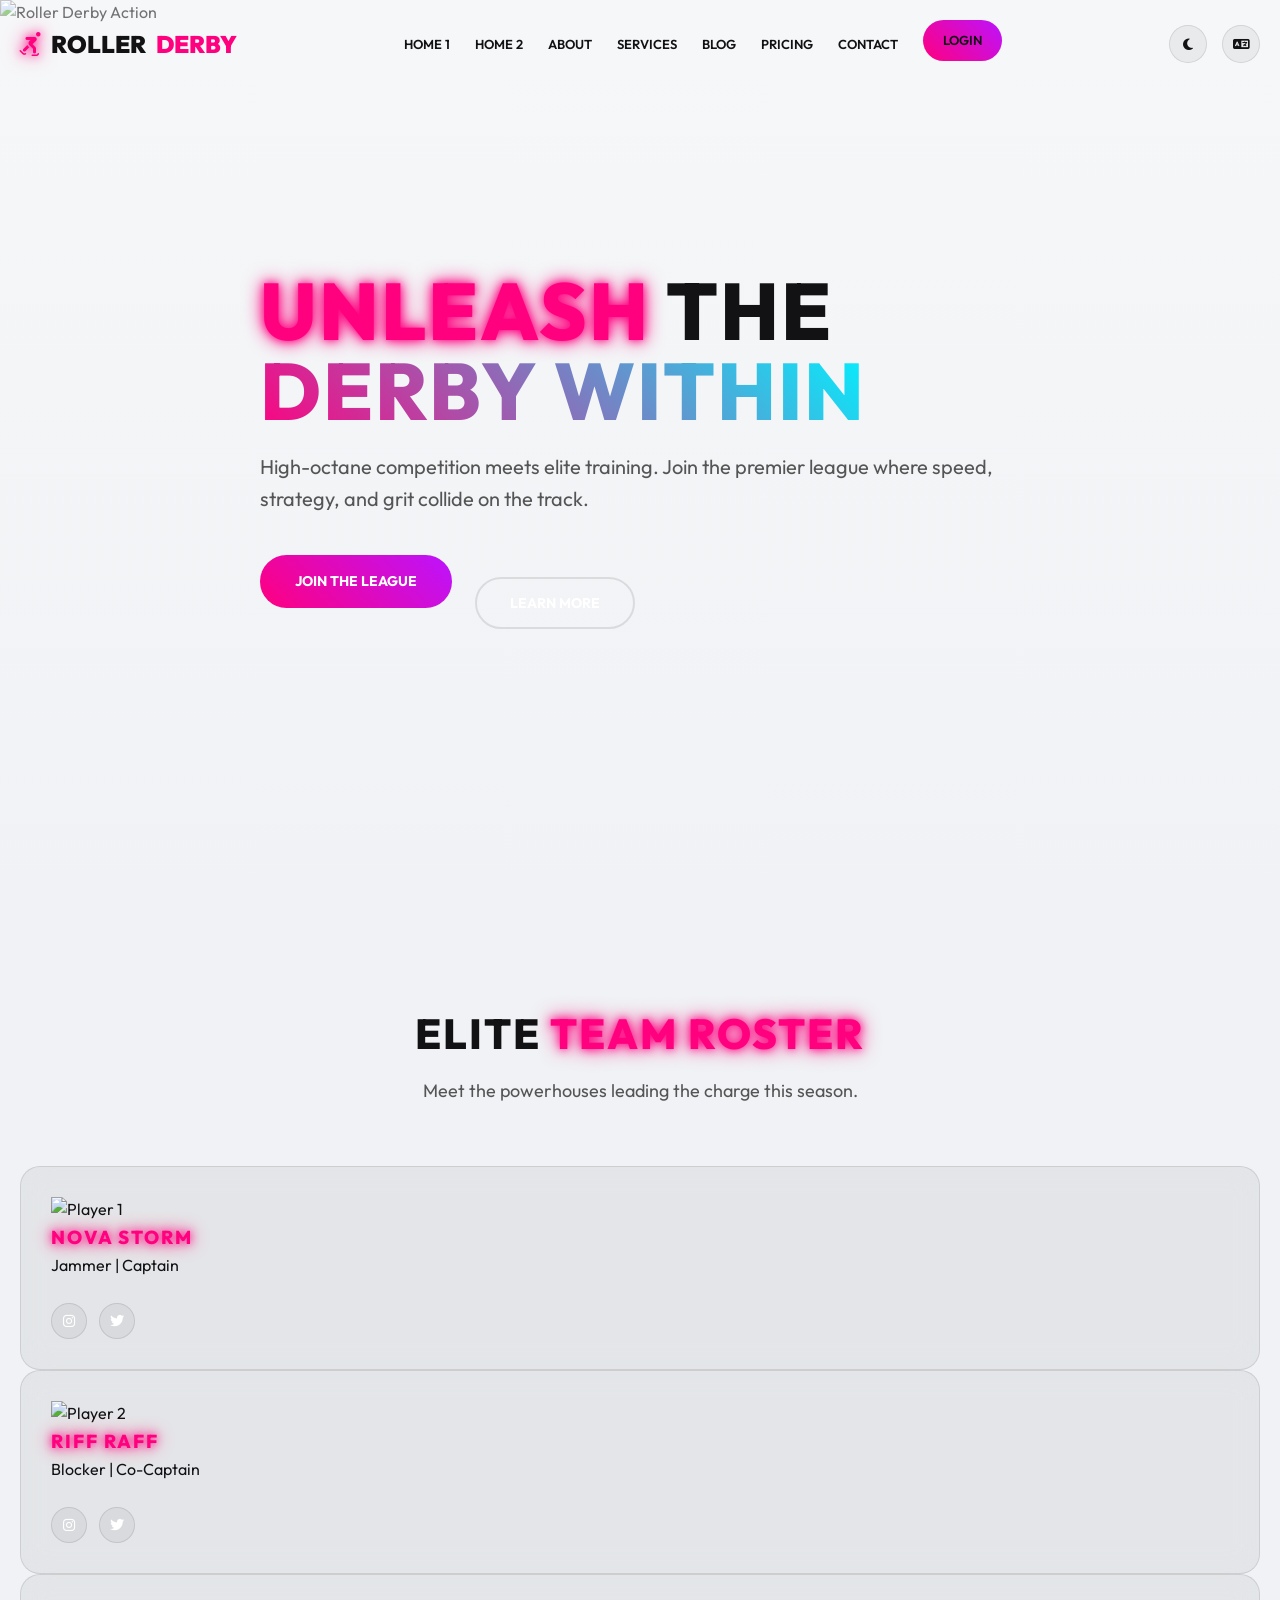
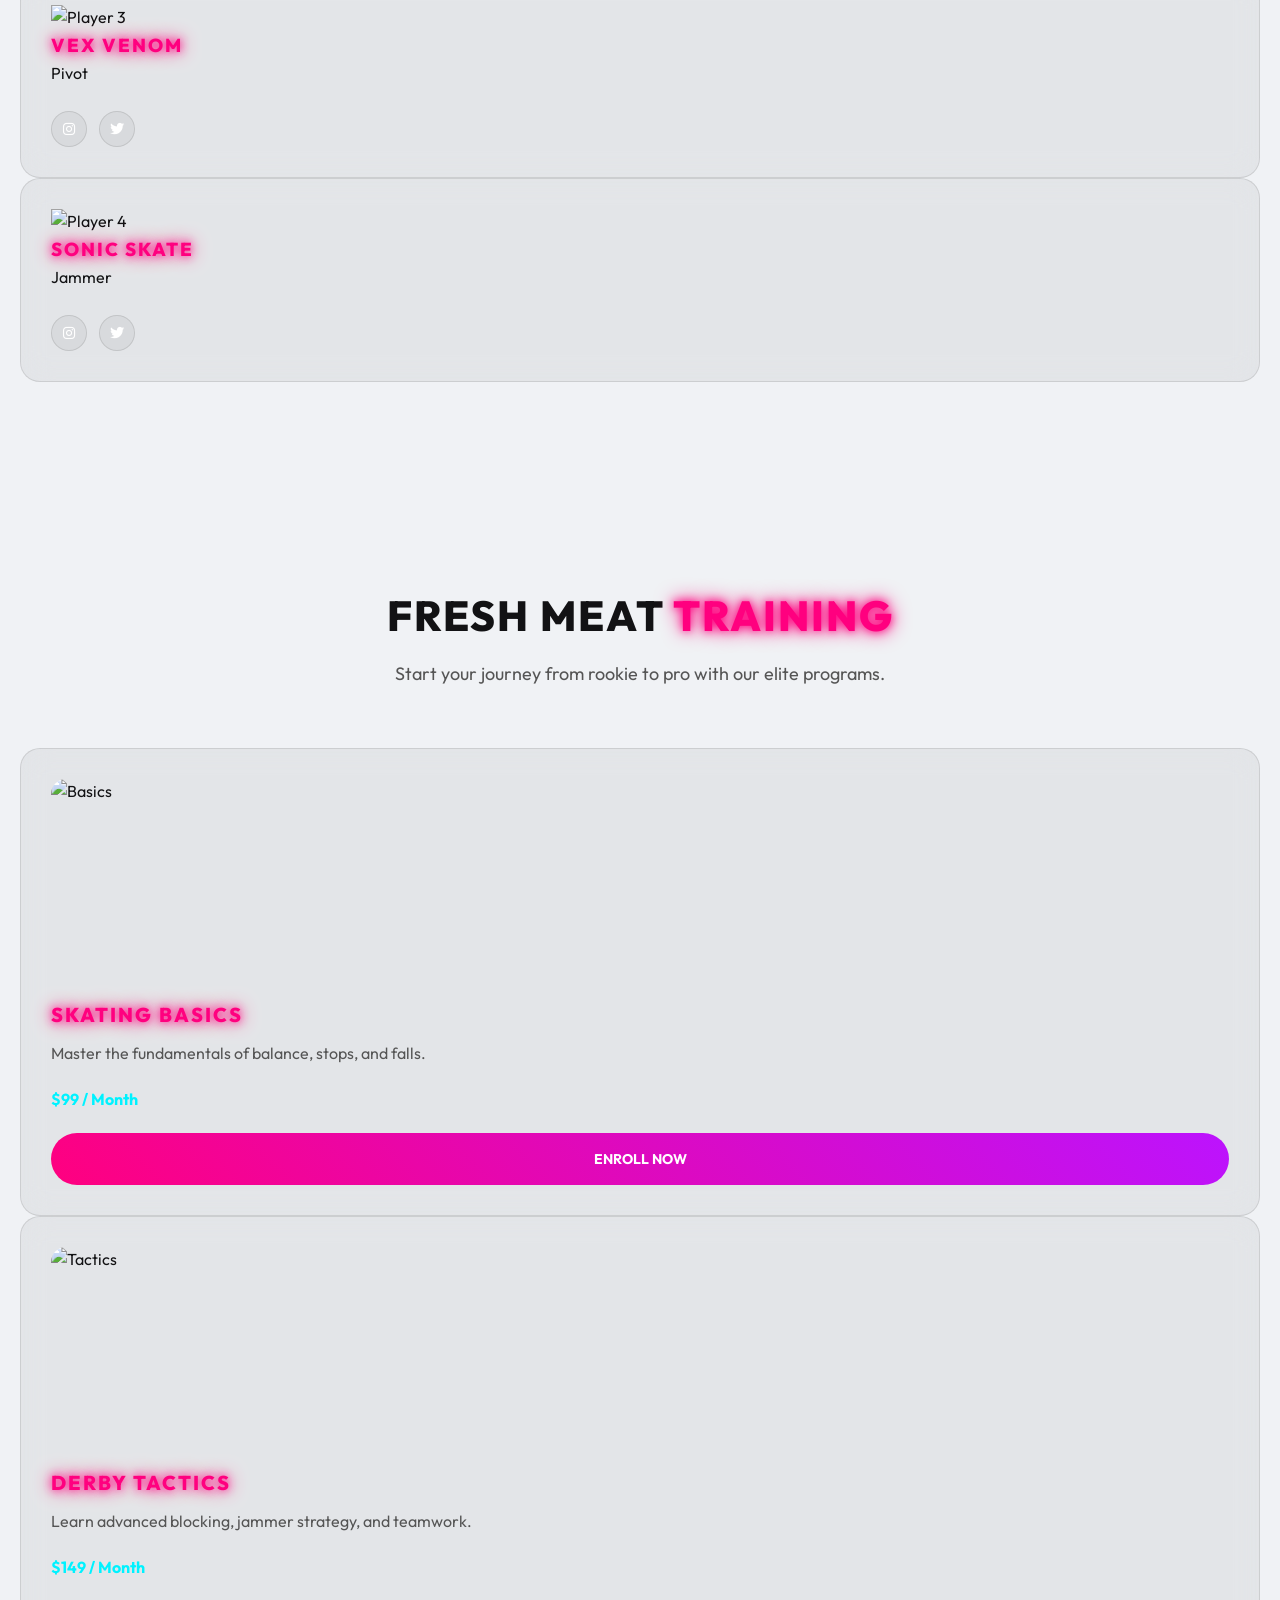
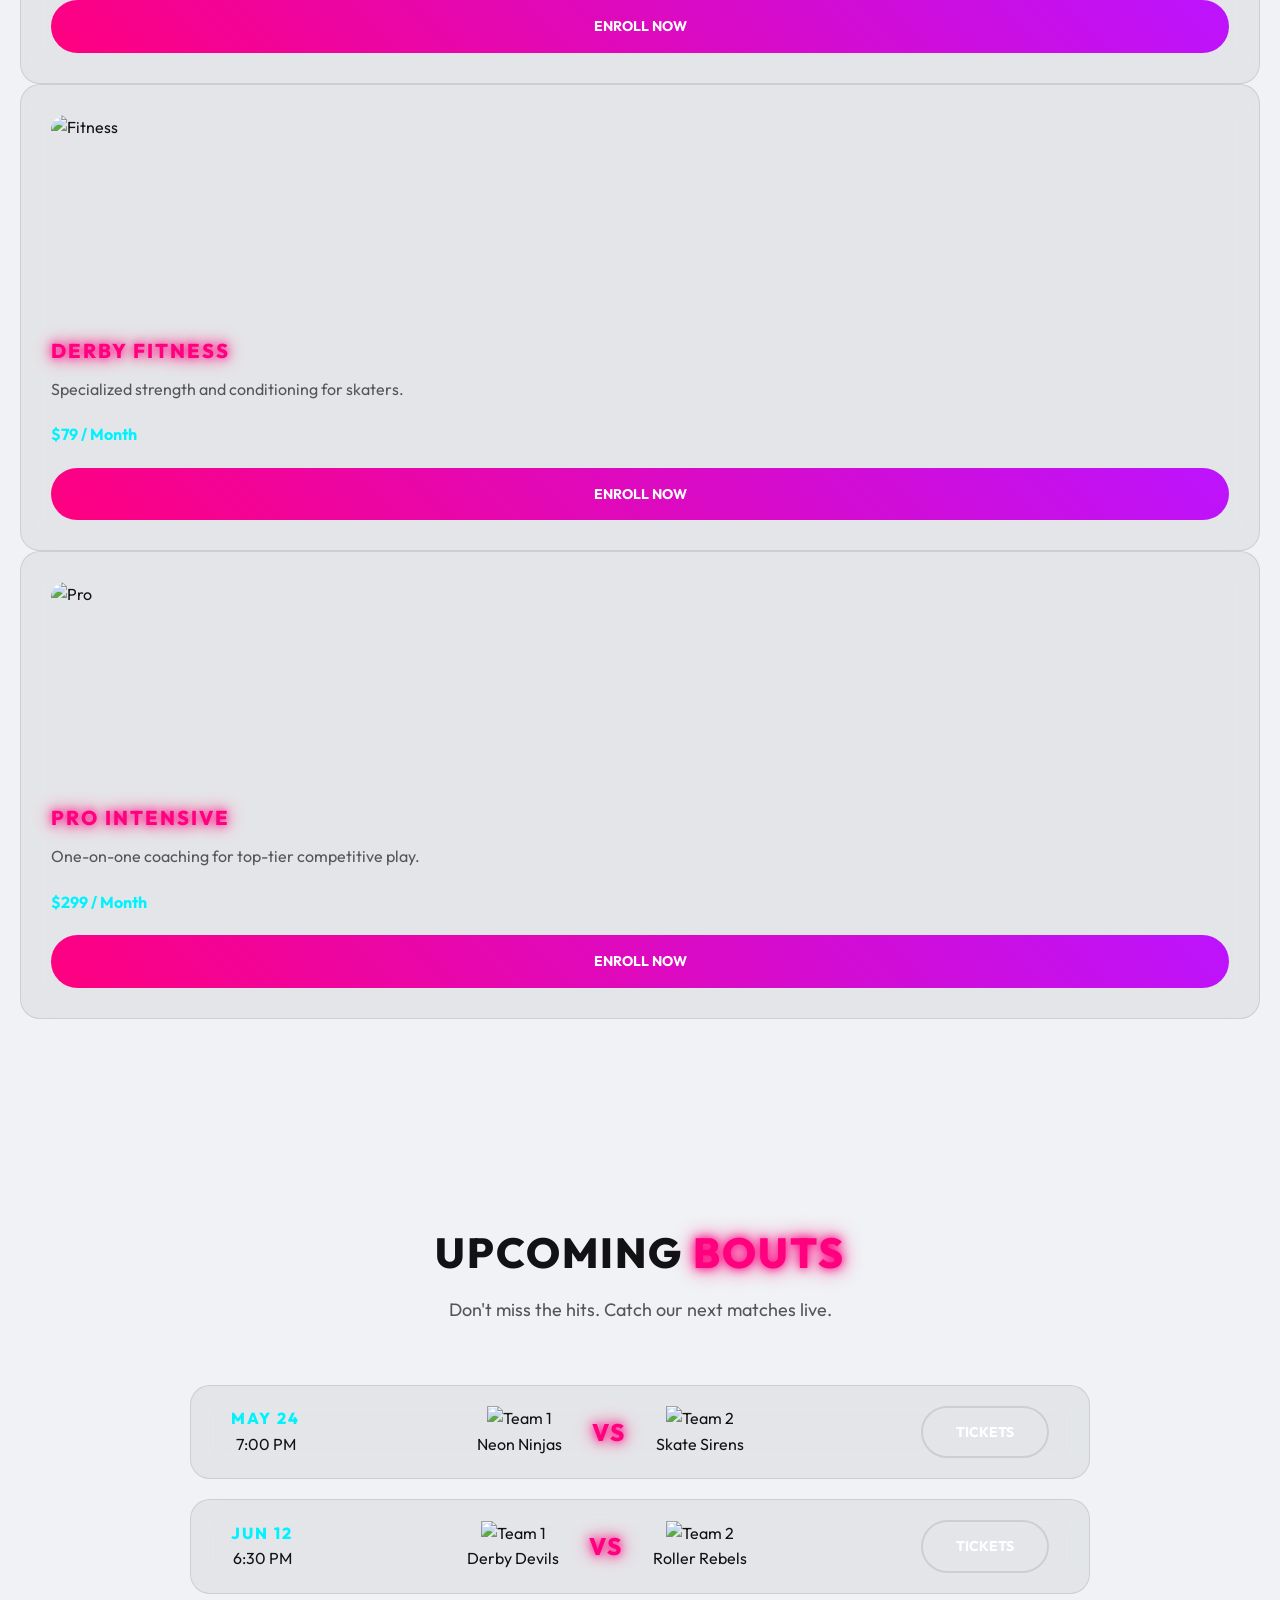
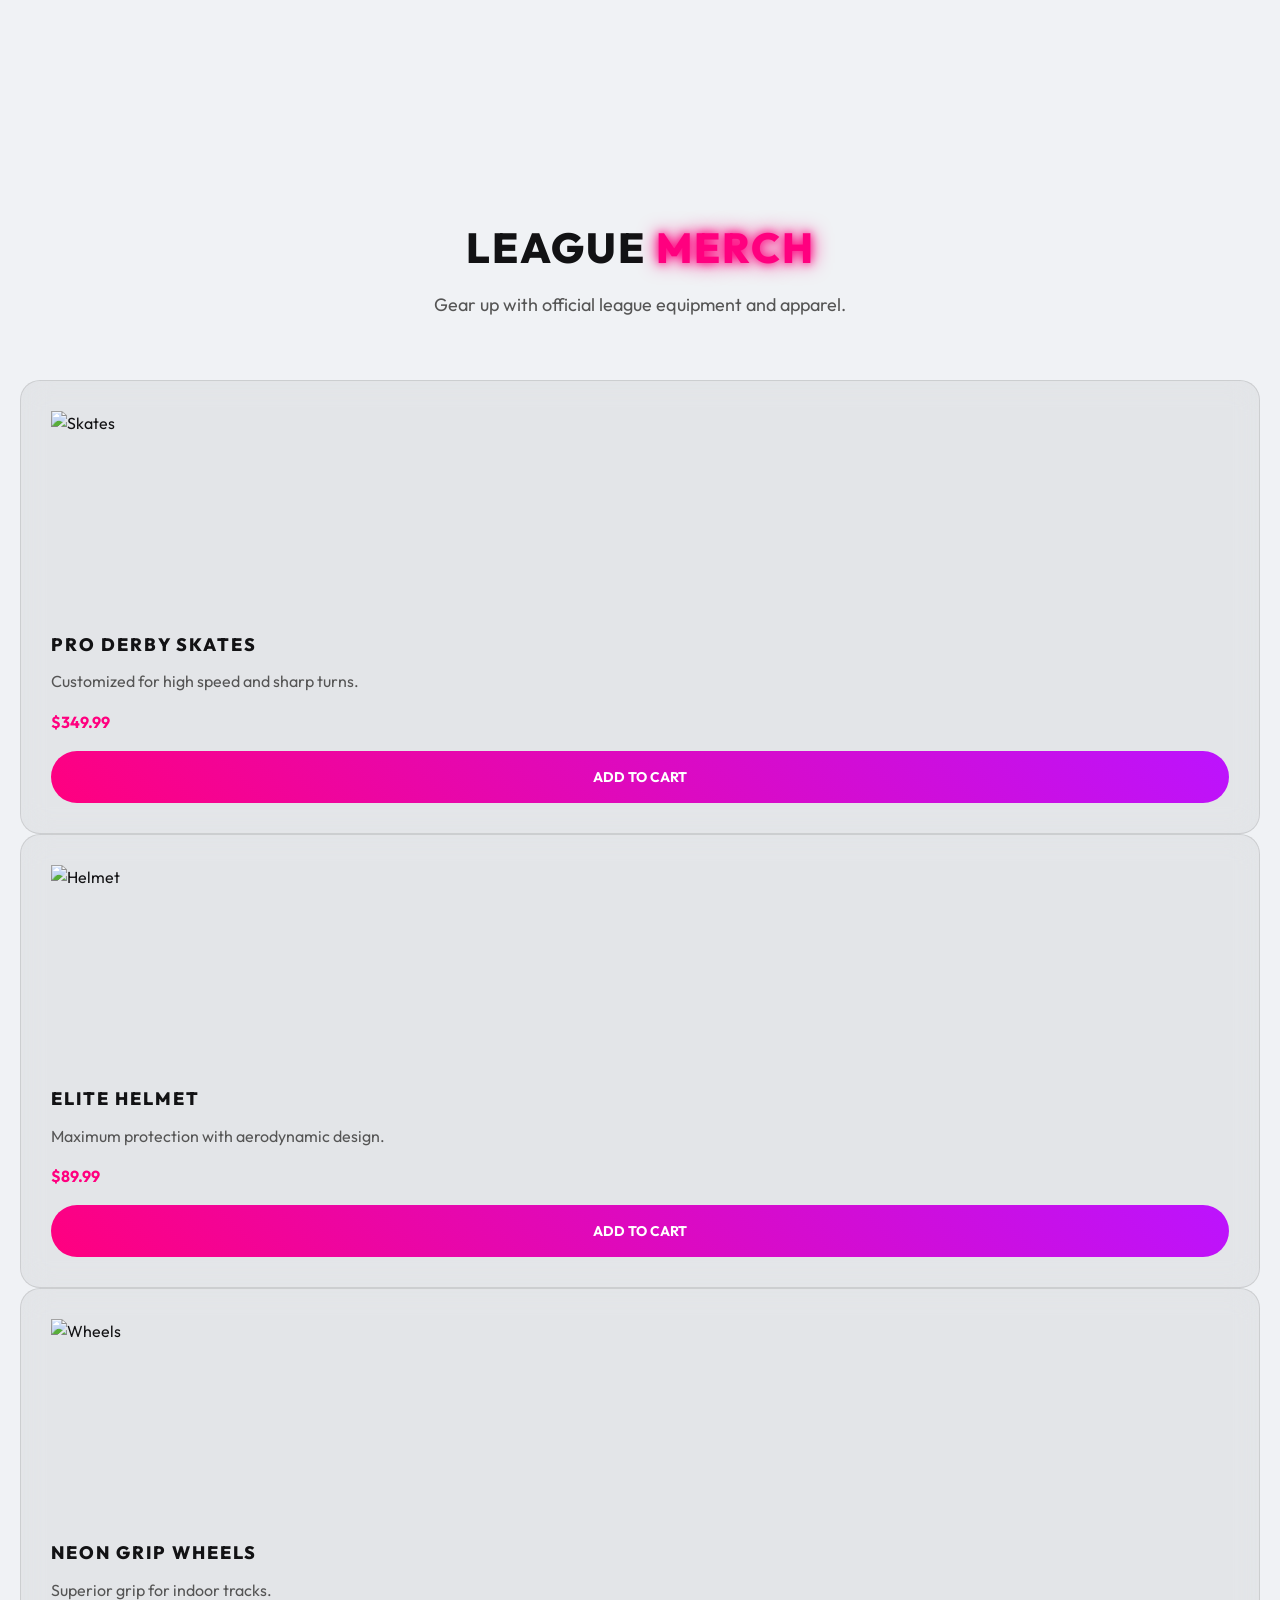
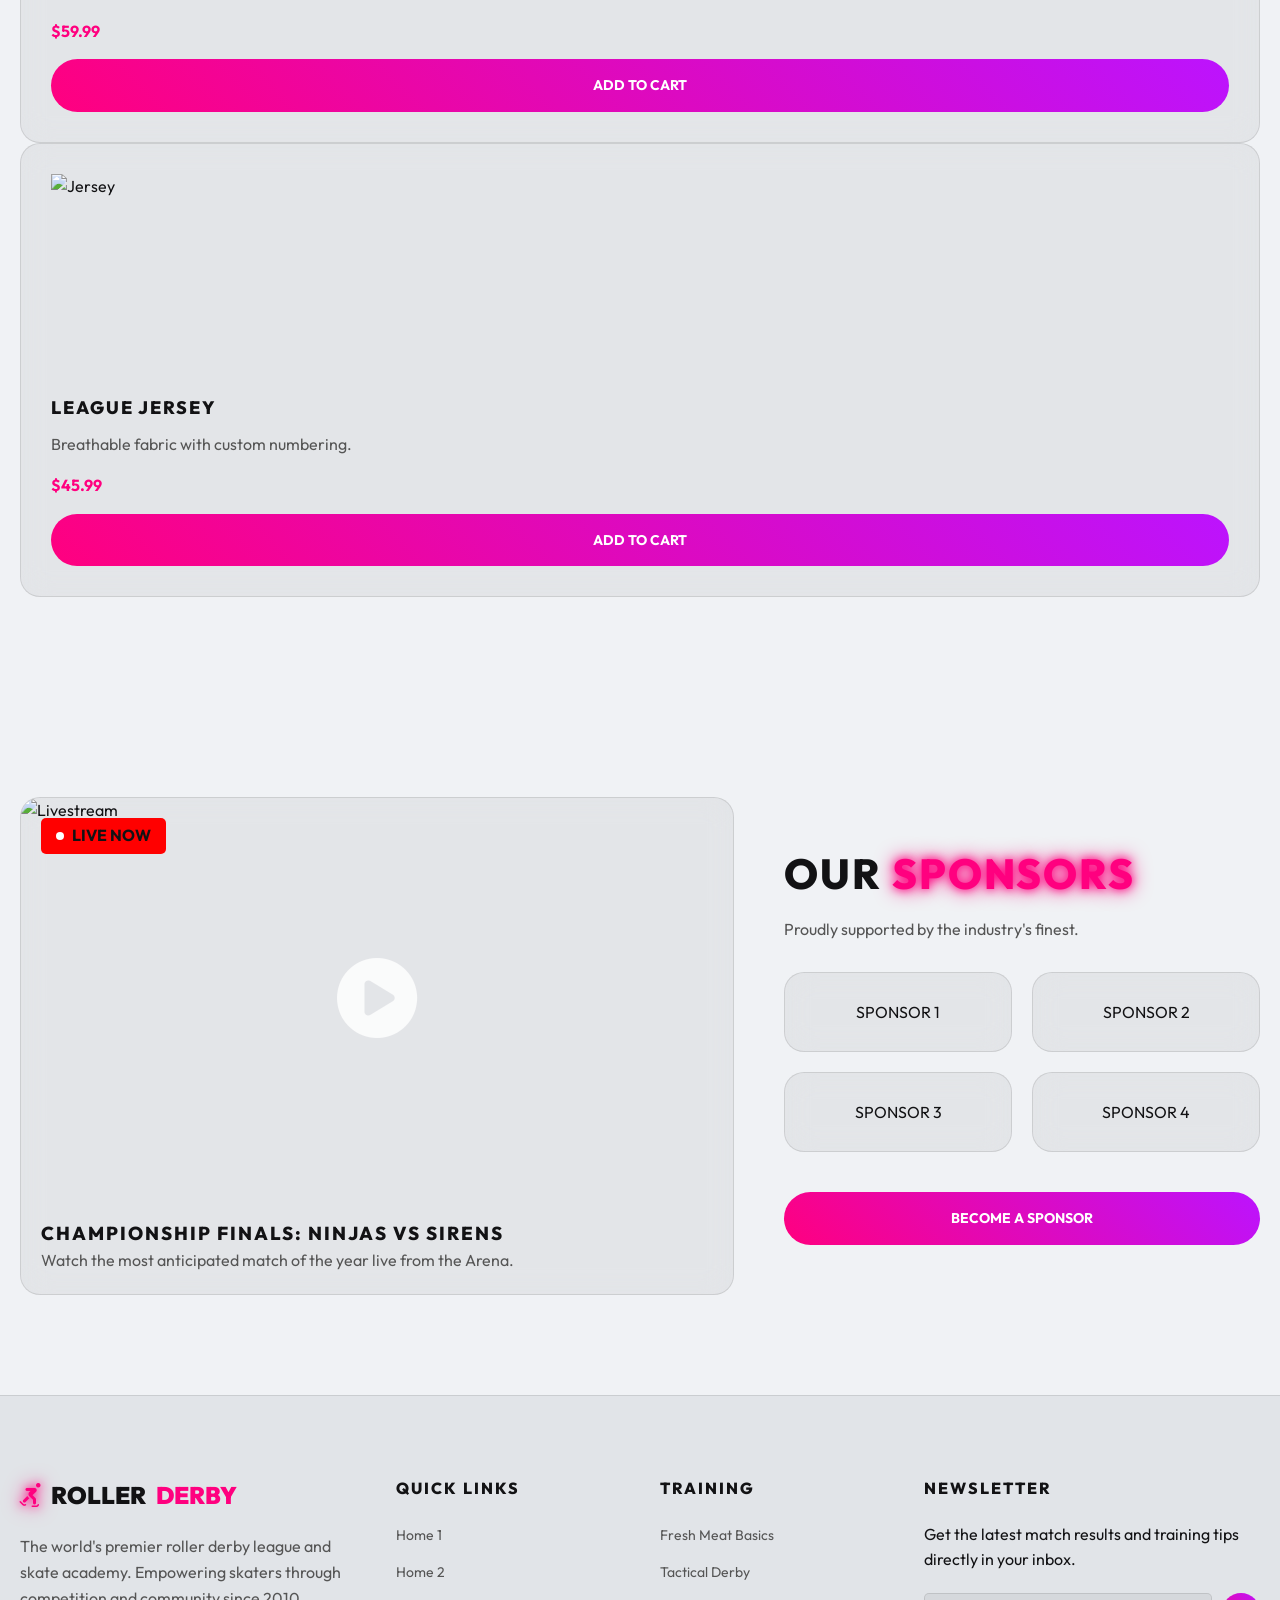
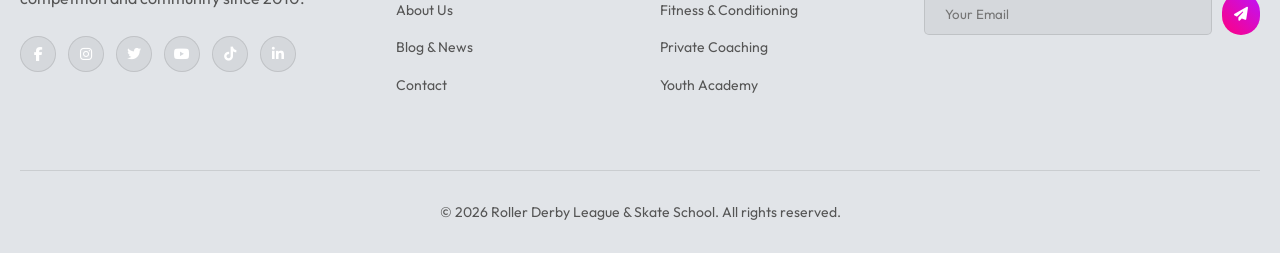
==== index.html @ 59c70bb7 "Initial commit: Roller Derby League & Skate School premium website" ====
<!DOCTYPE html>
<html lang="en" dir="ltr">
<head>
    <meta charset="UTF-8">
    <meta name="viewport" content="width=device-width, initial-scale=1.0">
    <title>Home 1 | Roller Derby League & Skate School</title>
    <meta name="description" content="Premium Sports League + Skate Training Academy. Join the ultimate Roller Derby community.">
    
    <!-- CSS Links -->
    <link rel="stylesheet" href="assets/css/style.css">
    <link rel="stylesheet" href="assets/css/dark-mode.css">
    <link rel="stylesheet" href="assets/css/rtl.css">
    
    <!-- Font Awesome -->
    <link rel="stylesheet" href="https://cdnjs.cloudflare.com/ajax/libs/font-awesome/6.4.0/css/all.min.css">
</head>
<body class="dark-mode"> <!-- Defaulting to dark mode for neon vibe -->

    <!-- Navbar -->
    <nav class="navbar">
        <div class="nav-container">
            <a href="index.html" class="logo">
                <i class="fas fa-skating neon-text"></i>
                ROLLER<span>DERBY</span>
            </a>
            
            <ul class="nav-links">
                <li><a href="index.html" class="active">Home 1</a></li>
                <li><a href="home-2.html">Home 2</a></li>
                <li><a href="about.html">About</a></li>
                <li><a href="services.html">Services</a></li>
                <li><a href="blog.html">Blog</a></li>
                <li><a href="pricing.html">Pricing</a></li>
                <li><a href="contact.html">Contact</a></li>
                <li><a href="login.html" class="btn-primary" style="padding: 10px 20px;">Login</a></li>
            </ul>

            <div class="nav-controls">
                <button class="toggle-btn" id="dark-mode-toggle" title="Toggle Theme">
                    <i class="fas fa-moon"></i>
                </button>
                <button class="toggle-btn" id="rtl-toggle" title="Toggle RTL">
                    <i class="fas fa-language"></i>
                </button>
                <div class="hamburger" id="hamburger">
                    <span></span>
                    <span></span>
                    <span></span>
                </div>
            </div>
        </div>
    </nav>

    <!-- 1. Hero Section -->
    <header class="hero" id="home">
        <div class="hero-overlay"></div>
        <img src="https://images.unsplash.com/photo-1547447134-cd3f5c716030?auto=format&fit=crop&q=80&w=1920" alt="Roller Derby Action" style="position: absolute; width: 100%; height: 100%; object-fit: cover;">
        <div class="container hero-content" data-reveal>
            <h1 class="hero-title"><span class="neon-text">UNLEASH</span> THE<br><span class="gradient-text">DERBY WITHIN</span></h1>
            <p class="hero-subtitle">High-octane competition meets elite training. Join the premier league where speed, strategy, and grit collide on the track.</p>
            <div class="hero-btns">
                <a href="services.html" class="btn-primary">Join the League</a>
                <a href="about.html" class="btn-outline" style="margin-left: 20px;">Learn More</a>
            </div>
        </div>
    </header>

    <!-- 2. League Team Roster -->
    <section class="section-padding" id="roster">
        <div class="container">
            <div class="section-header" data-reveal>
                <h2 class="section-title">ELITE <span class="neon-text">TEAM ROSTER</span></h2>
                <p class="section-subtitle">Meet the powerhouses leading the charge this season.</p>
            </div>
            
            <div class="roster-grid">
                <!-- Card 1 -->
                <div class="player-card glass-card" data-reveal>
                    <img src="https://images.unsplash.com/photo-1517466787929-bc90951d0974?auto=format&fit=crop&q=80&w=600" alt="Player 1" class="player-img">
                    <div class="player-info">
                        <h3 class="neon-text">NOVA STORM</h3>
                        <p>Jammer | Captain</p>
                        <div class="social-icons">
                            <a href="#"><i class="fab fa-instagram"></i></a>
                            <a href="#"><i class="fab fa-twitter"></i></a>
                        </div>
                    </div>
                </div>
                <!-- Card 2 -->
                <div class="player-card glass-card" data-reveal>
                    <img src="https://images.unsplash.com/photo-1534438327276-14e5300c3a48?auto=format&fit=crop&q=80&w=600" alt="Player 2" class="player-img">
                    <div class="player-info">
                        <h3 class="neon-text">RIFF RAFF</h3>
                        <p>Blocker | Co-Captain</p>
                        <div class="social-icons">
                            <a href="#"><i class="fab fa-instagram"></i></a>
                            <a href="#"><i class="fab fa-twitter"></i></a>
                        </div>
                    </div>
                </div>
                <!-- Card 3 -->
                <div class="player-card glass-card" data-reveal>
                    <img src="https://images.unsplash.com/photo-1552674605-db6ffd4facb5?auto=format&fit=crop&q=80&w=600" alt="Player 3" class="player-img">
                    <div class="player-info">
                        <h3 class="neon-text">VEX VENOM</h3>
                        <p>Pivot</p>
                        <div class="social-icons">
                            <a href="#"><i class="fab fa-instagram"></i></a>
                            <a href="#"><i class="fab fa-twitter"></i></a>
                        </div>
                    </div>
                </div>
                <!-- Card 4 -->
                <div class="player-card glass-card" data-reveal>
                    <img src="https://images.unsplash.com/photo-1511467687858-23d96c32e4ae?auto=format&fit=crop&q=80&w=600" alt="Player 4" class="player-img">
                    <div class="player-info">
                        <h3 class="neon-text">SONIC SKATE</h3>
                        <p>Jammer</p>
                        <div class="social-icons">
                            <a href="#"><i class="fab fa-instagram"></i></a>
                            <a href="#"><i class="fab fa-twitter"></i></a>
                        </div>
                    </div>
                </div>
            </div>
        </div>
    </section>

    <!-- 3. Fresh Meat Training Programs -->
    <section class="section-padding" style="background: rgba(255,255,255,0.02);">
        <div class="container">
            <div class="section-header" data-reveal>
                <h2 class="section-title">FRESH MEAT <span class="neon-text">TRAINING</span></h2>
                <p class="section-subtitle">Start your journey from rookie to pro with our elite programs.</p>
            </div>
            
            <div class="roster-grid"> <!-- Reusing grid for consistent 4-card layout -->
                <div class="glass-card" data-reveal>
                    <img src="https://images.unsplash.com/photo-1543808096-2ac8ab04aa7a?auto=format&fit=crop&q=80&w=600" alt="Basics" style="border-radius: 15px; margin-bottom: 20px; height: 200px; object-fit: cover;">
                    <h3 class="neon-text" style="font-size: 20px; margin-bottom: 10px;">Skating Basics</h3>
                    <p style="color: var(--text-gray); flex: 1;">Master the fundamentals of balance, stops, and falls.</p>
                    <div style="margin: 20px 0; font-weight: 700; color: var(--secondary-neon);">$99 / Month</div>
                    <a href="services-details.html" class="btn-primary">Enroll Now</a>
                </div>
                <div class="glass-card" data-reveal>
                    <img src="https://images.unsplash.com/photo-1551698618-1fed5d978244?auto=format&fit=crop&q=80&w=600" alt="Tactics" style="border-radius: 15px; margin-bottom: 20px; height: 200px; object-fit: cover;">
                    <h3 class="neon-text" style="font-size: 20px; margin-bottom: 10px;">Derby Tactics</h3>
                    <p style="color: var(--text-gray); flex: 1;">Learn advanced blocking, jammer strategy, and teamwork.</p>
                    <div style="margin: 20px 0; font-weight: 700; color: var(--secondary-neon);">$149 / Month</div>
                    <a href="services-details.html" class="btn-primary">Enroll Now</a>
                </div>
                <div class="glass-card" data-reveal>
                    <img src="https://images.unsplash.com/photo-1563299317-09d949439129?auto=format&fit=crop&q=80&w=600" alt="Fitness" style="border-radius: 15px; margin-bottom: 20px; height: 200px; object-fit: cover;">
                    <h3 class="neon-text" style="font-size: 20px; margin-bottom: 10px;">Derby Fitness</h3>
                    <p style="color: var(--text-gray); flex: 1;">Specialized strength and conditioning for skaters.</p>
                    <div style="margin: 20px 0; font-weight: 700; color: var(--secondary-neon);">$79 / Month</div>
                    <a href="services-details.html" class="btn-primary">Enroll Now</a>
                </div>
                <div class="glass-card" data-reveal>
                    <img src="https://images.unsplash.com/photo-1518310383802-640c2de311b2?auto=format&fit=crop&q=80&w=600" alt="Pro" style="border-radius: 15px; margin-bottom: 20px; height: 200px; object-fit: cover;">
                    <h3 class="neon-text" style="font-size: 20px; margin-bottom: 10px;">Pro Intensive</h3>
                    <p style="color: var(--text-gray); flex: 1;">One-on-one coaching for top-tier competitive play.</p>
                    <div style="margin: 20px 0; font-weight: 700; color: var(--secondary-neon);">$299 / Month</div>
                    <a href="services-details.html" class="btn-primary">Enroll Now</a>
                </div>
            </div>
        </div>
    </section>

    <!-- 4. Upcoming Bout Schedule -->
    <section class="section-padding">
        <div class="container">
            <div class="section-header" data-reveal>
                <h2 class="section-title">UPCOMING <span class="neon-text">BOUTS</span></h2>
                <p class="section-subtitle">Don't miss the hits. Catch our next matches live.</p>
            </div>
            
            <div style="max-width: 900px; margin: 0 auto;">
                <div class="glass-card" style="margin-bottom: 20px; flex-direction: row; align-items: center; justify-content: space-between; padding: 20px 40px;" data-reveal>
                    <div style="text-align: center;">
                        <h4 style="color: var(--secondary-neon);">MAY 24</h4>
                        <p>7:00 PM</p>
                    </div>
                    <div style="display: flex; align-items: center; gap: 30px;">
                        <div style="text-align: center;">
                            <img src="https://via.placeholder.com/60" alt="Team 1">
                            <p>Neon Ninjas</p>
                        </div>
                        <h2 class="neon-text">VS</h2>
                        <div style="text-align: center;">
                            <img src="https://via.placeholder.com/60" alt="Team 2">
                            <p>Skate Sirens</p>
                        </div>
                    </div>
                    <a href="#" class="btn-outline">Tickets</a>
                </div>
                <div class="glass-card" style="margin-bottom: 20px; flex-direction: row; align-items: center; justify-content: space-between; padding: 20px 40px;" data-reveal>
                    <div style="text-align: center;">
                        <h4 style="color: var(--secondary-neon);">JUN 12</h4>
                        <p>6:30 PM</p>
                    </div>
                    <div style="display: flex; align-items: center; gap: 30px;">
                        <div style="text-align: center;">
                            <img src="https://via.placeholder.com/60" alt="Team 1">
                            <p>Derby Devils</p>
                        </div>
                        <h2 class="neon-text">VS</h2>
                        <div style="text-align: center;">
                            <img src="https://via.placeholder.com/60" alt="Team 2">
                            <p>Roller Rebels</p>
                        </div>
                    </div>
                    <a href="#" class="btn-outline">Tickets</a>
                </div>
            </div>
        </div>
    </section>

    <!-- 5. Featured Merch Shop -->
    <section class="section-padding" style="background: rgba(255,255,255,0.02);">
        <div class="container">
            <div class="section-header" data-reveal>
                <h2 class="section-title">LEAGUE <span class="neon-text">MERCH</span></h2>
                <p class="section-subtitle">Gear up with official league equipment and apparel.</p>
            </div>
            
            <div class="roster-grid">
                <div class="glass-card" data-reveal>
                    <img src="https://images.unsplash.com/photo-1597045566677-8cf032ed6634?auto=format&fit=crop&q=80&w=400" alt="Skates" style="height: 200px; object-fit: contain; margin-bottom: 20px;">
                    <h3 style="font-size: 18px; margin-bottom: 10px;">Pro Derby Skates</h3>
                    <p style="color: var(--text-gray); flex: 1;">Customized for high speed and sharp turns.</p>
                    <div style="margin: 15px 0; font-weight: 700; color: var(--primary-neon);">$349.99</div>
                    <a href="#" class="btn-primary">Add to Cart</a>
                </div>
                <div class="glass-card" data-reveal>
                    <img src="https://images.unsplash.com/photo-1589131008225-b1580ca14330?auto=format&fit=crop&q=80&w=400" alt="Helmet" style="height: 200px; object-fit: contain; margin-bottom: 20px;">
                    <h3 style="font-size: 18px; margin-bottom: 10px;">Elite Helmet</h3>
                    <p style="color: var(--text-gray); flex: 1;">Maximum protection with aerodynamic design.</p>
                    <div style="margin: 15px 0; font-weight: 700; color: var(--primary-neon);">$89.99</div>
                    <a href="#" class="btn-primary">Add to Cart</a>
                </div>
                <div class="glass-card" data-reveal>
                    <img src="https://images.unsplash.com/photo-1542291026-7eec264c27ff?auto=format&fit=crop&q=80&w=400" alt="Wheels" style="height: 200px; object-fit: contain; margin-bottom: 20px;">
                    <h3 style="font-size: 18px; margin-bottom: 10px;">Neon Grip Wheels</h3>
                    <p style="color: var(--text-gray); flex: 1;">Superior grip for indoor tracks.</p>
                    <div style="margin: 15px 0; font-weight: 700; color: var(--primary-neon);">$59.99</div>
                    <a href="#" class="btn-primary">Add to Cart</a>
                </div>
                <div class="glass-card" data-reveal>
                    <img src="https://images.unsplash.com/photo-1521572163474-6864f9cf17ab?auto=format&fit=crop&q=80&w=400" alt="Jersey" style="height: 200px; object-fit: contain; margin-bottom: 20px;">
                    <h3 style="font-size: 18px; margin-bottom: 10px;">League Jersey</h3>
                    <p style="color: var(--text-gray); flex: 1;">Breathable fabric with custom numbering.</p>
                    <div style="margin: 15px 0; font-weight: 700; color: var(--primary-neon);">$45.99</div>
                    <a href="#" class="btn-primary">Add to Cart</a>
                </div>
            </div>
        </div>
    </section>

    <!-- 6. Livestream & Sponsorship Section -->
    <section class="section-padding">
        <div class="container">
            <div style="display: grid; grid-template-columns: 1.5fr 1fr; gap: 50px; align-items: center;">
                <div class="glass-card" style="padding: 0; overflow: hidden;" data-reveal>
                    <div style="position: relative; padding-top: 56.25%;">
                        <img src="https://images.unsplash.com/photo-1492684223066-81342ee5ff30?auto=format&fit=crop&q=80&w=800" alt="Livestream" style="position: absolute; top: 0; left: 0; width: 100%; height: 100%; object-fit: cover;">
                        <div style="position: absolute; top: 20px; left: 20px; background: red; padding: 5px 15px; border-radius: 5px; font-weight: 700; display: flex; align-items: center; gap: 8px;">
                            <span style="width: 8px; height: 8px; background: white; border-radius: 50%; display: inline-block;"></span> LIVE NOW
                        </div>
                        <div style="position: absolute; top: 50%; left: 50%; transform: translate(-50%, -50%); cursor: pointer;">
                            <i class="fas fa-play-circle" style="font-size: 80px; color: white; opacity: 0.8;"></i>
                        </div>
                    </div>
                    <div style="padding: 20px;">
                        <h3>CHAMPIONSHIP FINALS: NINJAS vs SIRENS</h3>
                        <p style="color: var(--text-gray);">Watch the most anticipated match of the year live from the Arena.</p>
                    </div>
                </div>
                
                <div data-reveal>
                    <h2 class="section-title">OUR <span class="neon-text">SPONSORS</span></h2>
                    <p style="color: var(--text-gray); margin-bottom: 30px;">Proudly supported by the industry's finest.</p>
                    <div style="display: grid; grid-template-columns: repeat(2, 1fr); gap: 20px; margin-bottom: 40px;">
                        <div class="glass-card" style="height: 80px; display: flex; align-items: center; justify-content: center;">SPONSOR 1</div>
                        <div class="glass-card" style="height: 80px; display: flex; align-items: center; justify-content: center;">SPONSOR 2</div>
                        <div class="glass-card" style="height: 80px; display: flex; align-items: center; justify-content: center;">SPONSOR 3</div>
                        <div class="glass-card" style="height: 80px; display: flex; align-items: center; justify-content: center;">SPONSOR 4</div>
                    </div>
                    <a href="pricing.html" class="btn-primary" style="width: 100%;">Become a Sponsor</a>
                </div>
            </div>
        </div>
    </section>

    <!-- Footer -->
    <footer class="footer">
        <div class="container">
            <div class="footer-grid">
                <div class="footer-logo">
                    <a href="index.html" class="logo" style="margin-bottom: 20px;">
                        <i class="fas fa-skating neon-text"></i>
                        ROLLER<span>DERBY</span>
                    </a>
                    <p>The world's premier roller derby league and skate academy. Empowering skaters through competition and community since 2010.</p>
                    <div class="social-icons">
                        <a href="#"><i class="fab fa-facebook-f"></i></a>
                        <a href="#"><i class="fab fa-instagram"></i></a>
                        <a href="#"><i class="fab fa-twitter"></i></a>
                        <a href="#"><i class="fab fa-youtube"></i></a>
                        <a href="#"><i class="fab fa-tiktok"></i></a>
                        <a href="#"><i class="fab fa-linkedin-in"></i></a>
                    </div>
                </div>
                
                <div class="footer-links">
                    <h4>Quick Links</h4>
                    <ul>
                        <li><a href="index.html">Home 1</a></li>
                        <li><a href="home-2.html">Home 2</a></li>
                        <li><a href="about.html">About Us</a></li>
                        <li><a href="blog.html">Blog & News</a></li>
                        <li><a href="contact.html">Contact</a></li>
                    </ul>
                </div>
                
                <div class="footer-links">
                    <h4>Training</h4>
                    <ul>
                        <li><a href="#">Fresh Meat Basics</a></li>
                        <li><a href="#">Tactical Derby</a></li>
                        <li><a href="#">Fitness & Conditioning</a></li>
                        <li><a href="#">Private Coaching</a></li>
                        <li><a href="#">Youth Academy</a></li>
                    </ul>
                </div>
                
                <div class="footer-newsletter">
                    <h4>Newsletter</h4>
                    <p>Get the latest match results and training tips directly in your inbox.</p>
                    <form class="newsletter-form">
                        <input type="email" placeholder="Your Email">
                        <button type="submit" class="btn-primary" style="padding: 12px;"><i class="fas fa-paper-plane"></i></button>
                    </form>
                </div>
            </div>
            
            <div class="footer-bottom">
                <p>&copy; 2026 Roller Derby League & Skate School. All rights reserved.</p>
            </div>
        </div>
    </footer>

    <!-- JS Links -->
    <script src="assets/js/main.js"></script>
</body>
</html>
---- assets/css/style.css ----
/* 
    ROLLER DERBY LEAGUE & SKATE SCHOOL
    Main Style Sheet
    Premium Sports League Aesthetic
*/

@import url('https://fonts.googleapis.com/css2?family=Outfit:wght@300;400;600;700;800&display=swap');

:root {
    --primary-neon: #ff007f; /* Neon Pink */
    --secondary-neon: #00f2ff; /* Neon Cyan */
    --accent-neon: #bc13fe; /* Neon Purple */
    --bg-dark: #0a0a0c;
    --bg-light: #f5f5f7;
    --bg-card: rgba(255, 255, 255, 0.05);
    --text-white: #ffffff;
    --text-dark: #121214;
    --text-gray: #a0a0a0;
    --glass-border: rgba(255, 255, 255, 0.1);
    --transition: all 0.4s cubic-bezier(0.165, 0.84, 0.44, 1);
    --container-width: 1300px;
}

* {
    margin: 0;
    padding: 0;
    box-sizing: border-box;
    font-family: 'Outfit', sans-serif;
}

body {
    background-color: var(--bg-dark);
    color: var(--text-white);
    overflow-x: hidden;
    line-height: 1.6;
    transition: background-color 0.3s, color 0.3s;
}

/* Scrollbar Customization */
::-webkit-scrollbar {
    width: 8px;
}
::-webkit-scrollbar-track {
    background: var(--bg-dark);
}
::-webkit-scrollbar-thumb {
    background: linear-gradient(var(--primary-neon), var(--secondary-neon));
    border-radius: 10px;
}

/* Global Utilities */
.container {
    max-width: var(--container-width);
    margin: 0 auto;
    padding: 0 20px;
}

.section-padding {
    padding: 100px 0;
}

.text-center { text-align: center; }

h1, h2, h3, h4 {
    font-weight: 800;
    text-transform: uppercase;
    letter-spacing: 2px;
}

.neon-text {
    color: var(--primary-neon);
    text-shadow: 0 0 10px var(--primary-neon), 0 0 20px var(--primary-neon);
}

.gradient-text {
    background: linear-gradient(45deg, var(--primary-neon), var(--secondary-neon));
    -webkit-background-clip: text;
    -webkit-text-fill-color: transparent;
}

/* Glassmorphism Card */
.glass-card {
    background: var(--bg-card);
    backdrop-filter: blur(15px);
    border: 1px solid var(--glass-border);
    border-radius: 20px;
    padding: 30px;
    transition: var(--transition);
    height: 100%;
    display: flex;
    flex-direction: column;
}

.glass-card:hover {
    transform: translateY(-10px);
    border-color: var(--primary-neon);
    box-shadow: 0 10px 30px rgba(255, 0, 127, 0.2);
}

/* Buttons */
.btn-primary {
    background: linear-gradient(45deg, var(--primary-neon), var(--accent-neon));
    color: white;
    padding: 15px 35px;
    border-radius: 50px;
    text-decoration: none;
    font-weight: 700;
    display: inline-block;
    transition: var(--transition);
    border: none;
    cursor: pointer;
    text-transform: uppercase;
    font-size: 14px;
    position: relative;
    overflow: hidden;
    text-align: center;
}

.btn-primary:hover {
    box-shadow: 0 0 20px var(--primary-neon);
    transform: scale(1.05);
}

.btn-outline {
    background: transparent;
    color: white;
    padding: 13px 33px;
    border-radius: 50px;
    text-decoration: none;
    font-weight: 700;
    display: inline-block;
    transition: var(--transition);
    border: 2px solid var(--glass-border);
    cursor: pointer;
    text-transform: uppercase;
    font-size: 14px;
    text-align: center;
}

.btn-outline:hover {
    border-color: var(--secondary-neon);
    color: var(--secondary-neon);
    box-shadow: 0 0 15px var(--secondary-neon);
}

/* Navbar */
.navbar {
    position: fixed;
    top: 0;
    width: 100%;
    z-index: 1000;
    padding: 20px 0;
    transition: var(--transition);
}

.navbar.scrolled {
    background: rgba(10, 10, 12, 0.9);
    backdrop-filter: blur(10px);
    padding: 15px 0;
    border-bottom: 1px solid var(--glass-border);
}

.nav-container {
    display: flex;
    justify-content: space-between;
    align-items: center;
    max-width: var(--container-width);
    margin: 0 auto;
    padding: 0 20px;
}

.logo {
    font-size: 24px;
    font-weight: 900;
    text-decoration: none;
    color: var(--text-white);
    display: flex;
    align-items: center;
    gap: 10px;
}

.logo span {
    color: var(--primary-neon);
}

.nav-links {
    display: flex;
    list-style: none;
    gap: 25px;
    align-items: center;
}

.nav-links a {
    text-decoration: none;
    color: var(--text-white);
    font-weight: 600;
    text-transform: uppercase;
    font-size: 13px;
    transition: var(--transition);
}

.nav-links a:hover, .nav-links a.active {
    color: var(--primary-neon);
}

.nav-controls {
    display: flex;
    gap: 15px;
    align-items: center;
}

/* Toggles */
.toggle-btn {
    background: var(--bg-card);
    border: 1px solid var(--glass-border);
    color: white;
    width: 38px;
    height: 38px;
    border-radius: 50%;
    cursor: pointer;
    display: flex;
    align-items: center;
    justify-content: center;
    transition: var(--transition);
}

.toggle-btn:hover {
    border-color: var(--secondary-neon);
    color: var(--secondary-neon);
    background: rgba(0, 242, 255, 0.1);
}

/* Mobile Menu */
.hamburger {
    display: none;
    cursor: pointer;
    flex-direction: column;
    gap: 6px;
}

.hamburger span {
    width: 25px;
    height: 3px;
    background: white;
    transition: var(--transition);
}

/* Hero Section Base */
.hero {
    height: 100vh;
    display: flex;
    align-items: center;
    position: relative;
    overflow: hidden;
}

.hero-overlay {
    position: absolute;
    top: 0;
    left: 0;
    width: 100%;
    height: 100%;
    background: linear-gradient(rgba(10, 10, 12, 0.6), var(--bg-dark));
    z-index: 1;
}

.hero-content {
    position: relative;
    z-index: 2;
    max-width: 800px;
}

.hero-title {
    font-size: 80px;
    line-height: 1;
    margin-bottom: 20px;
}

.hero-subtitle {
    font-size: 20px;
    color: var(--text-gray);
    margin-bottom: 40px;
}

/* Section Headers */
.section-header {
    margin-bottom: 60px;
    text-align: center;
}

.section-title {
    font-size: 42px;
    margin-bottom: 10px;
}

.section-subtitle {
    color: var(--text-gray);
    font-size: 18px;
}

/* Footer */
.footer {
    background: #050505;
    padding: 80px 0 30px;
    border-top: 1px solid var(--glass-border);
}

.footer-grid {
    display: grid;
    grid-template-columns: 1.5fr 1fr 1fr 1.5fr;
    gap: 40px;
    margin-bottom: 60px;
}

.footer-logo h3 { margin-bottom: 20px; font-size: 22px; }
.footer-logo p { color: var(--text-gray); margin-bottom: 20px; }

.footer-links h4 { margin-bottom: 20px; color: var(--secondary-neon); font-size: 16px; }
.footer-links ul { list-style: none; }
.footer-links ul li { margin-bottom: 12px; }
.footer-links ul li a { text-decoration: none; color: var(--text-gray); transition: var(--transition); font-size: 14px; }
.footer-links ul li a:hover { color: var(--primary-neon); padding-left: 8px; }

.footer-newsletter h4 { margin-bottom: 20px; color: var(--secondary-neon); font-size: 16px; }
.newsletter-form { display: flex; gap: 10px; margin-top: 20px; }
.newsletter-form input {
    background: var(--bg-card);
    border: 1px solid var(--glass-border);
    padding: 12px 20px;
    border-radius: 5px;
    color: white;
    flex: 1;
}

.social-icons {
    display: flex;
    gap: 12px;
    margin-top: 25px;
}

.social-icons a {
    width: 36px;
    height: 36px;
    background: var(--bg-card);
    border: 1px solid var(--glass-border);
    display: flex;
    align-items: center;
    justify-content: center;
    border-radius: 50%;
    color: white;
    text-decoration: none;
    transition: var(--transition);
    font-size: 14px;
}

.social-icons a:hover {
    background: var(--primary-neon);
    transform: translateY(-5px);
    border-color: var(--primary-neon);
}

.footer-bottom {
    text-align: center;
    padding-top: 30px;
    border-top: 1px solid var(--glass-border);
    color: var(--text-gray);
    font-size: 14px;
}

/* Animations */
[data-reveal] {
    opacity: 0;
    transform: translateY(30px);
    transition: 0.8s all ease;
}

[data-reveal].revealed {
    opacity: 1;
    transform: translateY(0);
}

/* Responsive */
@media (max-width: 1200px) {
    .hero-title { font-size: 60px; }
}

@media (max-width: 1024px) {
    .footer-grid { grid-template-columns: 1fr 1fr; }
    .nav-links { display: none; }
    .hamburger { display: flex; }
    .hero-title { font-size: 50px; }
}

@media (max-width: 640px) {
    .footer-grid { grid-template-columns: 1fr; }
    .hero-title { font-size: 40px; }
    .section-title { font-size: 32px; }
    .section-padding { padding: 60px 0; }
}
---- assets/css/dark-mode.css ----
/* 
    ROLLER DERBY LEAGUE & SKATE SCHOOL
    Dark Mode Styles
    Overrides for Dark Theme
*/

body.dark-mode {
    --bg-dark: #050505;
    --bg-light: #ffffff;
    --bg-card: rgba(255, 255, 255, 0.05);
    --text-white: #ffffff;
    --text-dark: #121214;
    --text-gray: #a0a0a0;
    --glass-border: rgba(255, 255, 255, 0.1);
}

body:not(.dark-mode) {
    --bg-dark: #f0f2f5;
    --bg-light: #ffffff;
    --bg-card: rgba(0, 0, 0, 0.05);
    --text-white: #121214;
    --text-dark: #ffffff;
    --text-gray: #555555;
    --glass-border: rgba(0, 0, 0, 0.1);
}

body:not(.dark-mode) .navbar.scrolled {
    background: rgba(240, 242, 245, 0.95);
    border-bottom: 1px solid rgba(0,0,0,0.1);
}

body:not(.dark-mode) .logo,
body:not(.dark-mode) .nav-links a {
    color: #121214;
}

body:not(.dark-mode) .footer {
    background: #e1e4e8;
    border-top: 1px solid rgba(0,0,0,0.1);
}

body:not(.dark-mode) .footer-logo h3,
body:not(.dark-mode) .footer-links h4,
body:not(.dark-mode) .footer-newsletter h4 {
    color: #121214;
}

body:not(.dark-mode) .footer-links ul li a,
body:not(.dark-mode) .footer-logo p,
body:not(.dark-mode) .footer-bottom {
    color: #555555;
}

body:not(.dark-mode) .hero-overlay {
    background: linear-gradient(rgba(255, 255, 255, 0.4), var(--bg-dark));
}

body:not(.dark-mode) .toggle-btn {
    color: #121214;
    border-color: rgba(0,0,0,0.1);
}
---- assets/css/rtl.css ----
/* 
    ROLLER DERBY LEAGUE & SKATE SCHOOL
    RTL Support Styles
*/

[dir="rtl"] {
    text-align: right;
}

[dir="rtl"] .nav-links {
    margin-right: auto;
    margin-left: 0;
}

[dir="rtl"] .nav-controls {
    margin-left: 0;
    margin-right: auto;
}

[dir="rtl"] .footer-links ul li a:hover {
    padding-left: 0;
    padding-right: 8px;
}

[dir="rtl"] .btn-primary, [dir="rtl"] .btn-outline {
    direction: rtl;
}

[dir="rtl"] .player-info {
    left: auto;
    right: 0;
}

[dir="rtl"] .social-icons {
    justify-content: flex-start;
}

[dir="rtl"] .newsletter-form {
    flex-direction: row-reverse;
}
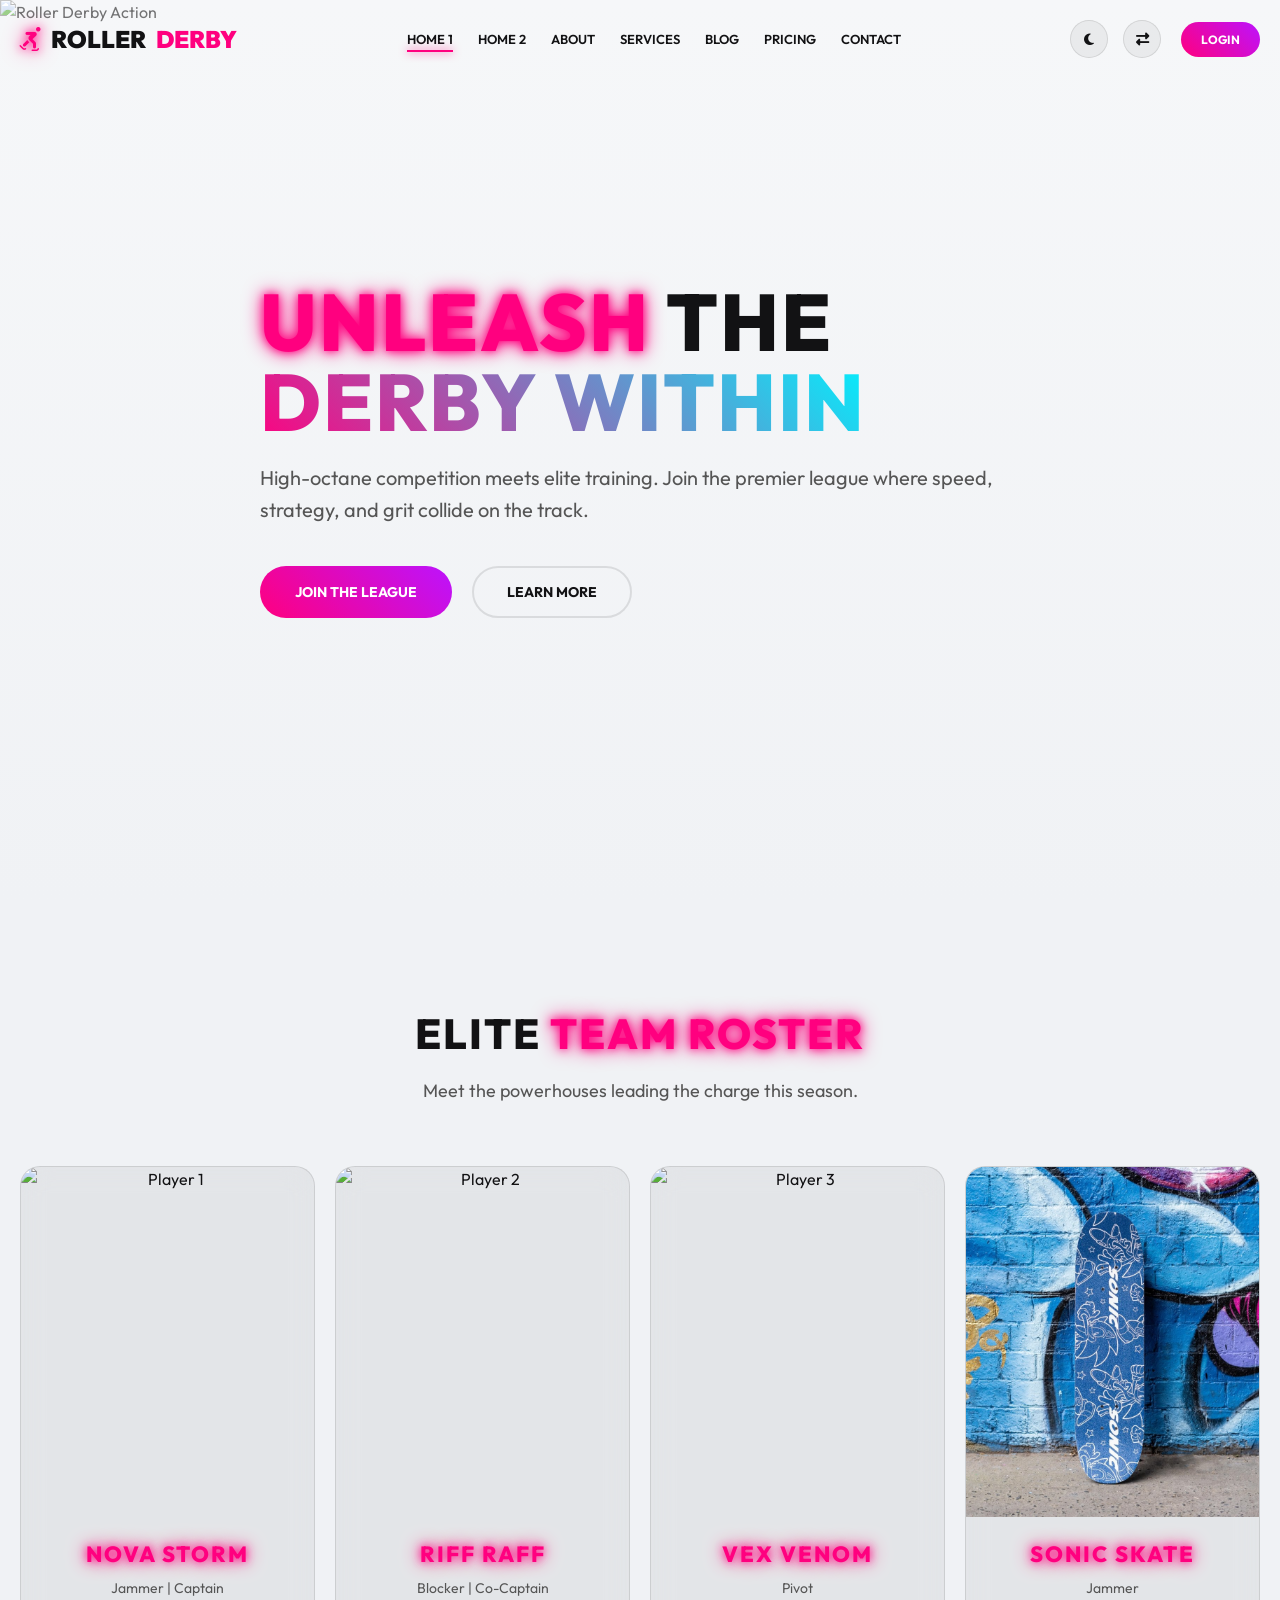
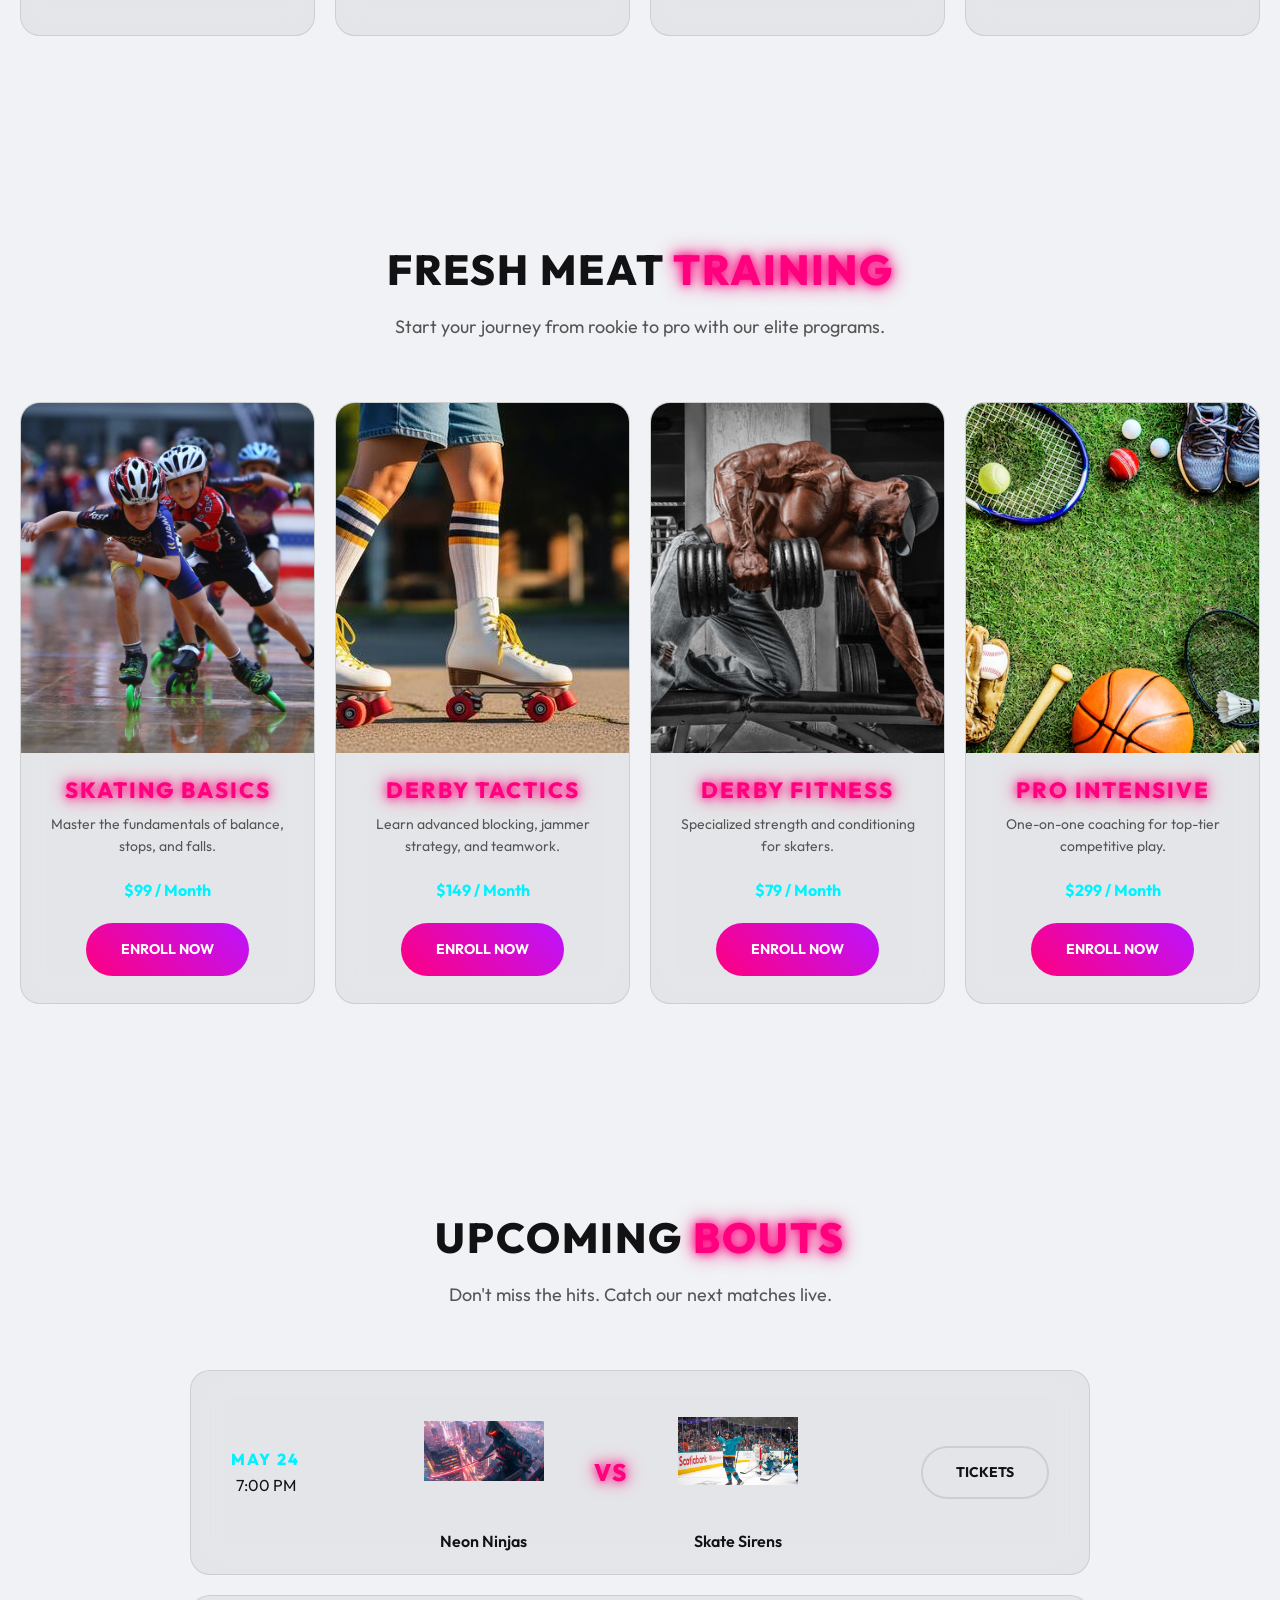
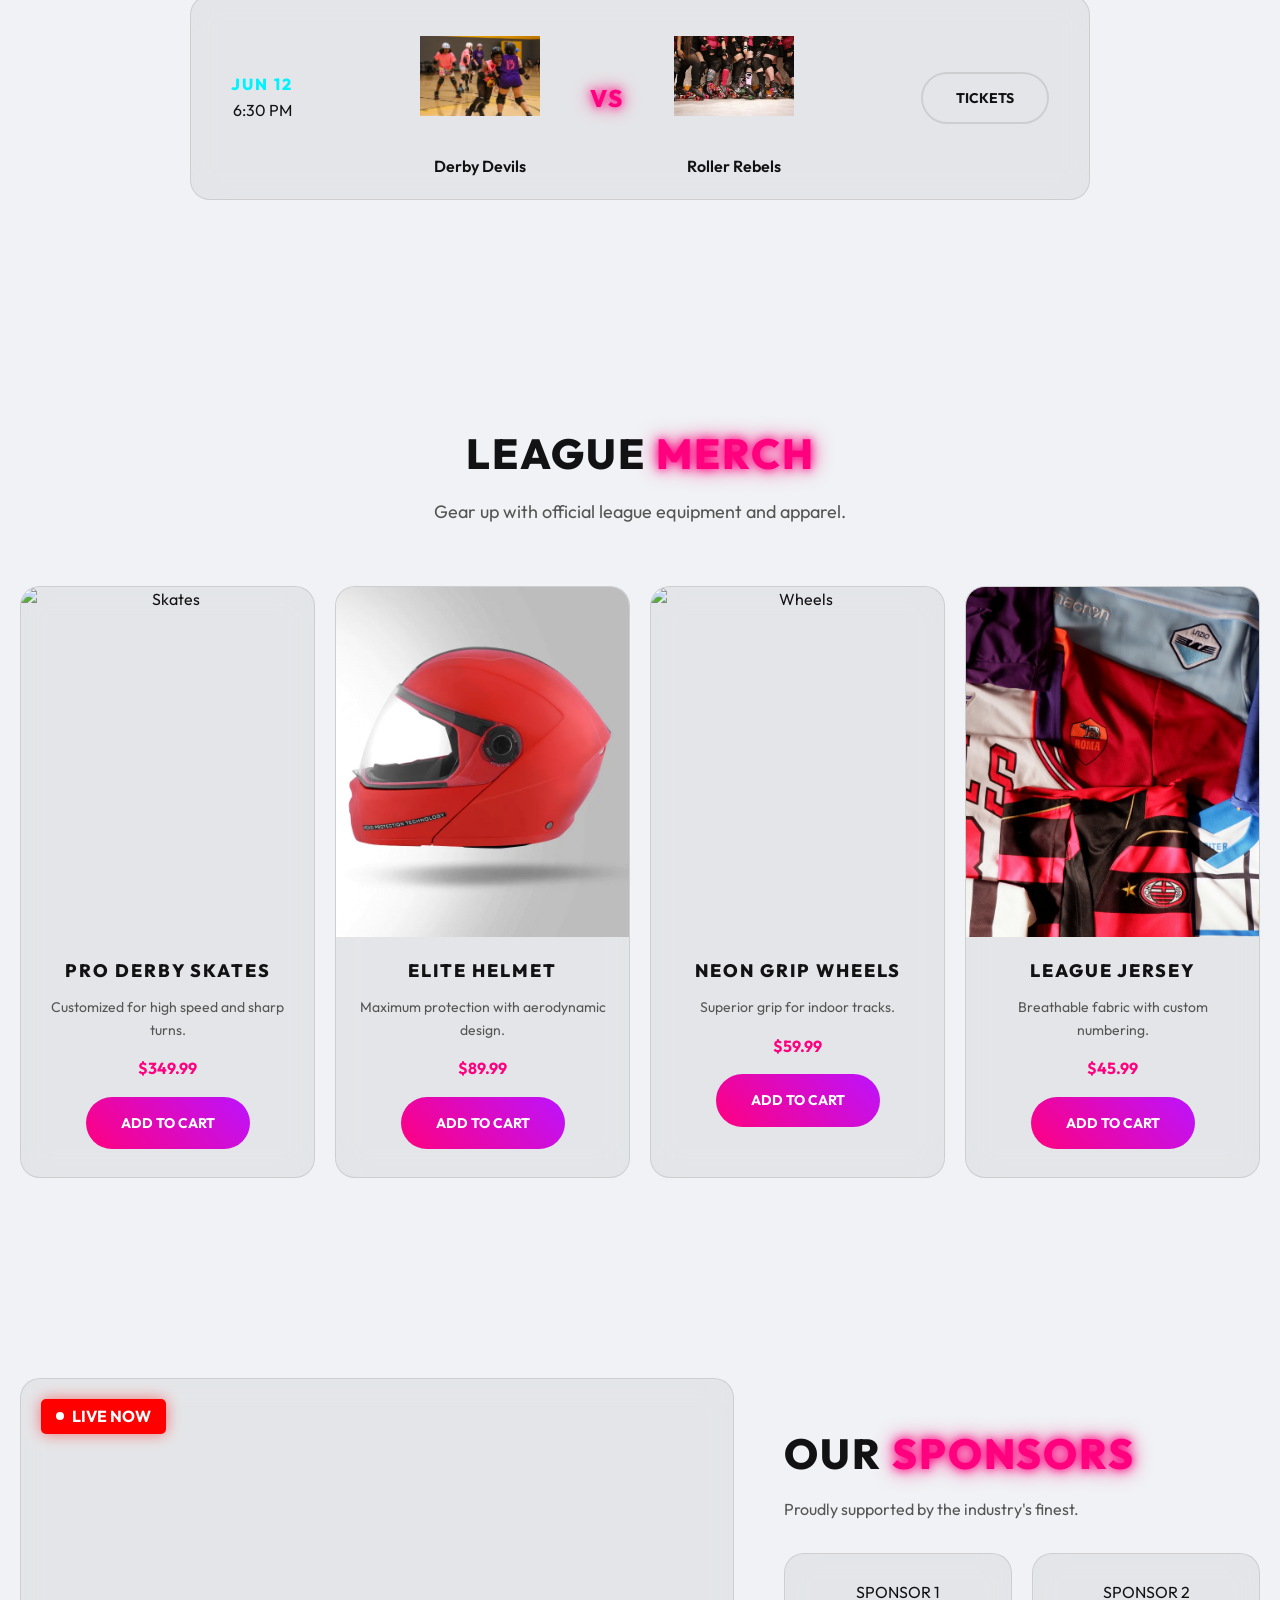
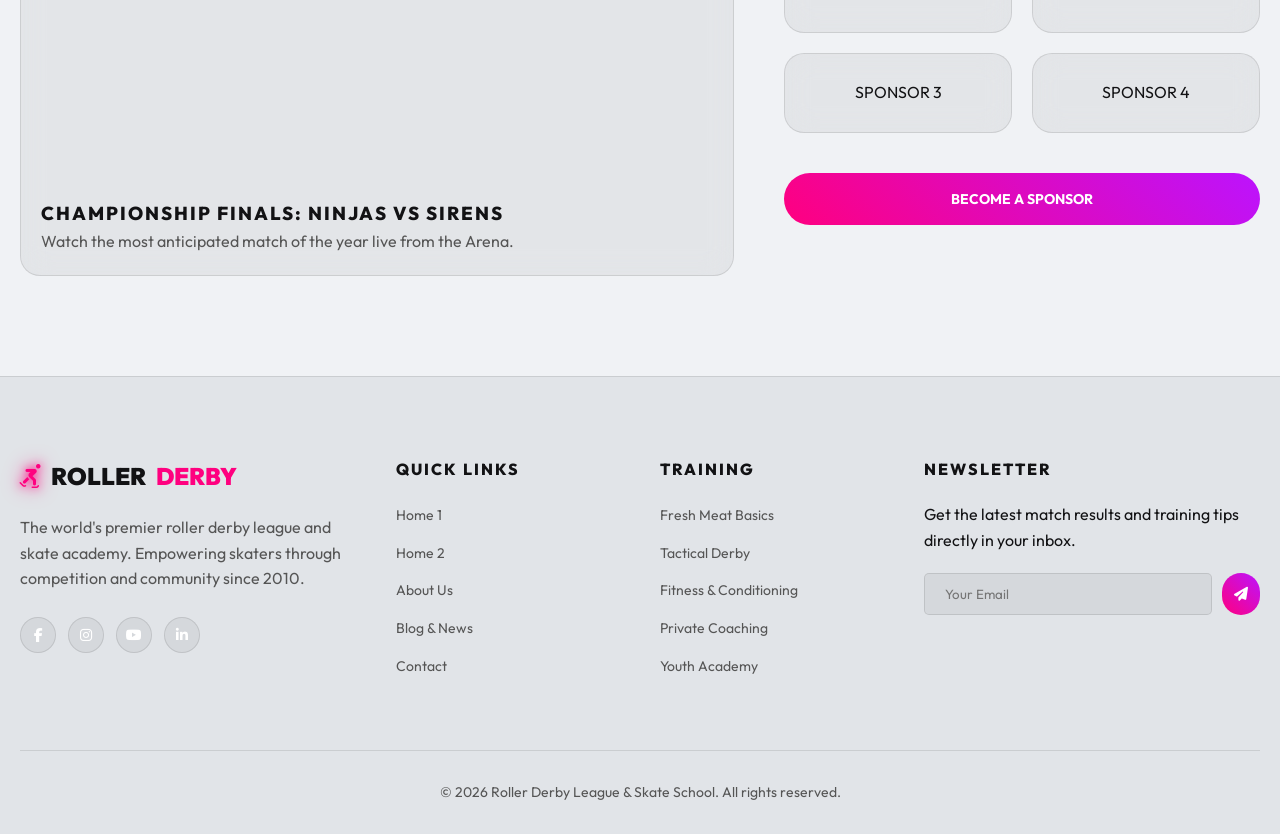
==== commit 61ac0c41: "first commit" ====
--- a/index.html
+++ b/index.html
@@ -4,6 +4,7 @@
     <meta charset="UTF-8">
     <meta name="viewport" content="width=device-width, initial-scale=1.0">
     <title>Home 1 | Roller Derby League & Skate School</title>
+    <link rel="icon" type="image/svg+xml" href="assets/images/favicon.svg?v=1">
     <meta name="description" content="Premium Sports League + Skate Training Academy. Join the ultimate Roller Derby community.">
     
     <!-- CSS Links -->
@@ -32,7 +33,15 @@
                 <li><a href="blog.html">Blog</a></li>
                 <li><a href="pricing.html">Pricing</a></li>
                 <li><a href="contact.html">Contact</a></li>
-                <li><a href="login.html" class="btn-primary" style="padding: 10px 20px;">Login</a></li>
+                <li class="mobile-menu-controls">
+                    <button class="toggle-btn dark-mode-toggle" title="Toggle Theme">
+                        <i class="fas fa-moon"></i>
+                    </button>
+                    <button class="toggle-btn rtl-toggle" title="Toggle RTL">
+                        <i class="fas fa-right-left"></i>
+                    </button>
+                    <a href="login.html" class="btn-primary">Login</a>
+                </li>
             </ul>
 
             <div class="nav-controls">
@@ -40,8 +49,9 @@
                     <i class="fas fa-moon"></i>
                 </button>
                 <button class="toggle-btn" id="rtl-toggle" title="Toggle RTL">
-                    <i class="fas fa-language"></i>
+                    <i class="fas fa-right-left"></i>
                 </button>
+                <a href="login.html" class="btn-primary" style="padding: 8px 20px; font-size: 12px; margin-left: 5px;">Login</a>
                 <div class="hamburger" id="hamburger">
                     <span></span>
                     <span></span>
@@ -60,7 +70,7 @@
             <p class="hero-subtitle">High-octane competition meets elite training. Join the premier league where speed, strategy, and grit collide on the track.</p>
             <div class="hero-btns">
                 <a href="services.html" class="btn-primary">Join the League</a>
-                <a href="about.html" class="btn-outline" style="margin-left: 20px;">Learn More</a>
+                <a href="about.html" class="btn-outline">Learn More</a>
             </div>
         </div>
     </header>
@@ -80,10 +90,6 @@
                     <div class="player-info">
                         <h3 class="neon-text">NOVA STORM</h3>
                         <p>Jammer | Captain</p>
-                        <div class="social-icons">
-                            <a href="#"><i class="fab fa-instagram"></i></a>
-                            <a href="#"><i class="fab fa-twitter"></i></a>
-                        </div>
                     </div>
                 </div>
                 <!-- Card 2 -->
@@ -92,10 +98,6 @@
                     <div class="player-info">
                         <h3 class="neon-text">RIFF RAFF</h3>
                         <p>Blocker | Co-Captain</p>
-                        <div class="social-icons">
-                            <a href="#"><i class="fab fa-instagram"></i></a>
-                            <a href="#"><i class="fab fa-twitter"></i></a>
-                        </div>
                     </div>
                 </div>
                 <!-- Card 3 -->
@@ -104,22 +106,14 @@
                     <div class="player-info">
                         <h3 class="neon-text">VEX VENOM</h3>
                         <p>Pivot</p>
-                        <div class="social-icons">
-                            <a href="#"><i class="fab fa-instagram"></i></a>
-                            <a href="#"><i class="fab fa-twitter"></i></a>
-                        </div>
                     </div>
                 </div>
                 <!-- Card 4 -->
                 <div class="player-card glass-card" data-reveal>
-                    <img src="https://images.unsplash.com/photo-1511467687858-23d96c32e4ae?auto=format&fit=crop&q=80&w=600" alt="Player 4" class="player-img">
+                    <img src="assets/images/Sonic-skate.png" alt="Sonic Skate" class="player-img">
                     <div class="player-info">
                         <h3 class="neon-text">SONIC SKATE</h3>
                         <p>Jammer</p>
-                        <div class="social-icons">
-                            <a href="#"><i class="fab fa-instagram"></i></a>
-                            <a href="#"><i class="fab fa-twitter"></i></a>
-                        </div>
                     </div>
                 </div>
             </div>
@@ -135,33 +129,41 @@
             </div>
             
             <div class="roster-grid"> <!-- Reusing grid for consistent 4-card layout -->
-                <div class="glass-card" data-reveal>
-                    <img src="https://images.unsplash.com/photo-1543808096-2ac8ab04aa7a?auto=format&fit=crop&q=80&w=600" alt="Basics" style="border-radius: 15px; margin-bottom: 20px; height: 200px; object-fit: cover;">
-                    <h3 class="neon-text" style="font-size: 20px; margin-bottom: 10px;">Skating Basics</h3>
-                    <p style="color: var(--text-gray); flex: 1;">Master the fundamentals of balance, stops, and falls.</p>
-                    <div style="margin: 20px 0; font-weight: 700; color: var(--secondary-neon);">$99 / Month</div>
-                    <a href="services-details.html" class="btn-primary">Enroll Now</a>
-                </div>
-                <div class="glass-card" data-reveal>
-                    <img src="https://images.unsplash.com/photo-1551698618-1fed5d978244?auto=format&fit=crop&q=80&w=600" alt="Tactics" style="border-radius: 15px; margin-bottom: 20px; height: 200px; object-fit: cover;">
-                    <h3 class="neon-text" style="font-size: 20px; margin-bottom: 10px;">Derby Tactics</h3>
-                    <p style="color: var(--text-gray); flex: 1;">Learn advanced blocking, jammer strategy, and teamwork.</p>
-                    <div style="margin: 20px 0; font-weight: 700; color: var(--secondary-neon);">$149 / Month</div>
-                    <a href="services-details.html" class="btn-primary">Enroll Now</a>
-                </div>
-                <div class="glass-card" data-reveal>
-                    <img src="https://images.unsplash.com/photo-1563299317-09d949439129?auto=format&fit=crop&q=80&w=600" alt="Fitness" style="border-radius: 15px; margin-bottom: 20px; height: 200px; object-fit: cover;">
-                    <h3 class="neon-text" style="font-size: 20px; margin-bottom: 10px;">Derby Fitness</h3>
-                    <p style="color: var(--text-gray); flex: 1;">Specialized strength and conditioning for skaters.</p>
-                    <div style="margin: 20px 0; font-weight: 700; color: var(--secondary-neon);">$79 / Month</div>
-                    <a href="services-details.html" class="btn-primary">Enroll Now</a>
-                </div>
-                <div class="glass-card" data-reveal>
-                    <img src="https://images.unsplash.com/photo-1518310383802-640c2de311b2?auto=format&fit=crop&q=80&w=600" alt="Pro" style="border-radius: 15px; margin-bottom: 20px; height: 200px; object-fit: cover;">
-                    <h3 class="neon-text" style="font-size: 20px; margin-bottom: 10px;">Pro Intensive</h3>
-                    <p style="color: var(--text-gray); flex: 1;">One-on-one coaching for top-tier competitive play.</p>
-                    <div style="margin: 20px 0; font-weight: 700; color: var(--secondary-neon);">$299 / Month</div>
-                    <a href="services-details.html" class="btn-primary">Enroll Now</a>
+                <div class="player-card glass-card" data-reveal>
+                    <img src="assets/images/Skating-Basics.png" alt="Skating Basics" class="player-img">
+                    <div class="player-info">
+                        <h3 class="neon-text">SKATING BASICS</h3>
+                        <p style="color: var(--text-gray); flex: 1;">Master the fundamentals of balance, stops, and falls.</p>
+                        <div style="margin: 20px 0; font-weight: 700; color: var(--secondary-neon);">$99 / Month</div>
+                        <a href="services-details.html" class="btn-primary">Enroll Now</a>
+                    </div>
+                </div>
+                <div class="player-card glass-card" data-reveal>
+                    <img src="assets/images/Derby-Tactics.png" alt="Derby Tactics" class="player-img">
+                    <div class="player-info">
+                        <h3 class="neon-text">DERBY TACTICS</h3>
+                        <p style="color: var(--text-gray); flex: 1;">Learn advanced blocking, jammer strategy, and teamwork.</p>
+                        <div style="margin: 20px 0; font-weight: 700; color: var(--secondary-neon);">$149 / Month</div>
+                        <a href="services-details.html" class="btn-primary">Enroll Now</a>
+                    </div>
+                </div>
+                <div class="player-card glass-card" data-reveal>
+                    <img src="assets/images/DERBY FITNESS.png" alt="Derby Fitness" class="player-img">
+                    <div class="player-info">
+                        <h3 class="neon-text">DERBY FITNESS</h3>
+                        <p style="color: var(--text-gray); flex: 1;">Specialized strength and conditioning for skaters.</p>
+                        <div style="margin: 20px 0; font-weight: 700; color: var(--secondary-neon);">$79 / Month</div>
+                        <a href="services-details.html" class="btn-primary">Enroll Now</a>
+                    </div>
+                </div>
+                <div class="player-card glass-card" data-reveal>
+                    <img src="assets/images/Pro-intensive.png" alt="Pro Intensive" class="player-img">
+                    <div class="player-info">
+                        <h3 class="neon-text">PRO INTENSIVE</h3>
+                        <p style="color: var(--text-gray); flex: 1;">One-on-one coaching for top-tier competitive play.</p>
+                        <div style="margin: 20px 0; font-weight: 700; color: var(--secondary-neon);">$299 / Month</div>
+                        <a href="services-details.html" class="btn-primary">Enroll Now</a>
+                    </div>
                 </div>
             </div>
         </div>
@@ -176,38 +178,38 @@
             </div>
             
             <div style="max-width: 900px; margin: 0 auto;">
-                <div class="glass-card" style="margin-bottom: 20px; flex-direction: row; align-items: center; justify-content: space-between; padding: 20px 40px;" data-reveal>
-                    <div style="text-align: center;">
+                <div class="glass-card bout-card" data-reveal>
+                    <div class="bout-date">
                         <h4 style="color: var(--secondary-neon);">MAY 24</h4>
                         <p>7:00 PM</p>
                     </div>
-                    <div style="display: flex; align-items: center; gap: 30px;">
-                        <div style="text-align: center;">
-                            <img src="https://via.placeholder.com/60" alt="Team 1">
-                            <p>Neon Ninjas</p>
-                        </div>
-                        <h2 class="neon-text">VS</h2>
-                        <div style="text-align: center;">
-                            <img src="https://via.placeholder.com/60" alt="Team 2">
-                            <p>Skate Sirens</p>
+                    <div class="bout-teams">
+                        <div class="team-info">
+                            <img src="assets/images/Neon-Ninjas.png" alt="Neon Ninjas" class="team-logo">
+                            <p style="font-weight: 600;">Neon Ninjas</p>
+                        </div>
+                        <h2 class="neon-text vs-text">VS</h2>
+                        <div class="team-info">
+                            <img src="assets/images/Skate-Sirens.png" alt="Skate Sirens" class="team-logo">
+                            <p style="font-weight: 600;">Skate Sirens</p>
                         </div>
                     </div>
                     <a href="#" class="btn-outline">Tickets</a>
                 </div>
-                <div class="glass-card" style="margin-bottom: 20px; flex-direction: row; align-items: center; justify-content: space-between; padding: 20px 40px;" data-reveal>
-                    <div style="text-align: center;">
+                <div class="glass-card bout-card" data-reveal>
+                    <div class="bout-date">
                         <h4 style="color: var(--secondary-neon);">JUN 12</h4>
                         <p>6:30 PM</p>
                     </div>
-                    <div style="display: flex; align-items: center; gap: 30px;">
-                        <div style="text-align: center;">
-                            <img src="https://via.placeholder.com/60" alt="Team 1">
-                            <p>Derby Devils</p>
-                        </div>
-                        <h2 class="neon-text">VS</h2>
-                        <div style="text-align: center;">
-                            <img src="https://via.placeholder.com/60" alt="Team 2">
-                            <p>Roller Rebels</p>
+                    <div class="bout-teams">
+                        <div class="team-info">
+                            <img src="assets/images/Derby-Devils.png" alt="Derby Devils" class="team-logo">
+                            <p style="font-weight: 600;">Derby Devils</p>
+                        </div>
+                        <h2 class="neon-text vs-text">VS</h2>
+                        <div class="team-info">
+                            <img src="assets/images/Roller-Rebels.png" alt="Roller Rebels" class="team-logo">
+                            <p style="font-weight: 600;">Roller Rebels</p>
                         </div>
                     </div>
                     <a href="#" class="btn-outline">Tickets</a>
@@ -225,33 +227,41 @@
             </div>
             
             <div class="roster-grid">
-                <div class="glass-card" data-reveal>
-                    <img src="https://images.unsplash.com/photo-1597045566677-8cf032ed6634?auto=format&fit=crop&q=80&w=400" alt="Skates" style="height: 200px; object-fit: contain; margin-bottom: 20px;">
-                    <h3 style="font-size: 18px; margin-bottom: 10px;">Pro Derby Skates</h3>
-                    <p style="color: var(--text-gray); flex: 1;">Customized for high speed and sharp turns.</p>
-                    <div style="margin: 15px 0; font-weight: 700; color: var(--primary-neon);">$349.99</div>
-                    <a href="#" class="btn-primary">Add to Cart</a>
-                </div>
-                <div class="glass-card" data-reveal>
-                    <img src="https://images.unsplash.com/photo-1589131008225-b1580ca14330?auto=format&fit=crop&q=80&w=400" alt="Helmet" style="height: 200px; object-fit: contain; margin-bottom: 20px;">
-                    <h3 style="font-size: 18px; margin-bottom: 10px;">Elite Helmet</h3>
-                    <p style="color: var(--text-gray); flex: 1;">Maximum protection with aerodynamic design.</p>
-                    <div style="margin: 15px 0; font-weight: 700; color: var(--primary-neon);">$89.99</div>
-                    <a href="#" class="btn-primary">Add to Cart</a>
-                </div>
-                <div class="glass-card" data-reveal>
-                    <img src="https://images.unsplash.com/photo-1542291026-7eec264c27ff?auto=format&fit=crop&q=80&w=400" alt="Wheels" style="height: 200px; object-fit: contain; margin-bottom: 20px;">
-                    <h3 style="font-size: 18px; margin-bottom: 10px;">Neon Grip Wheels</h3>
-                    <p style="color: var(--text-gray); flex: 1;">Superior grip for indoor tracks.</p>
-                    <div style="margin: 15px 0; font-weight: 700; color: var(--primary-neon);">$59.99</div>
-                    <a href="#" class="btn-primary">Add to Cart</a>
-                </div>
-                <div class="glass-card" data-reveal>
-                    <img src="https://images.unsplash.com/photo-1521572163474-6864f9cf17ab?auto=format&fit=crop&q=80&w=400" alt="Jersey" style="height: 200px; object-fit: contain; margin-bottom: 20px;">
-                    <h3 style="font-size: 18px; margin-bottom: 10px;">League Jersey</h3>
-                    <p style="color: var(--text-gray); flex: 1;">Breathable fabric with custom numbering.</p>
-                    <div style="margin: 15px 0; font-weight: 700; color: var(--primary-neon);">$45.99</div>
-                    <a href="#" class="btn-primary">Add to Cart</a>
+                <div class="player-card glass-card" data-reveal>
+                    <img src="https://images.unsplash.com/photo-1597045566677-8cf032ed6634?auto=format&fit=crop&q=80&w=400" alt="Skates" class="player-img">
+                    <div class="player-info">
+                        <h3 style="font-size: 18px; margin-bottom: 10px;">Pro Derby Skates</h3>
+                        <p style="color: var(--text-gray); flex: 1;">Customized for high speed and sharp turns.</p>
+                        <div style="margin: 15px 0; font-weight: 700; color: var(--primary-neon);">$349.99</div>
+                        <a href="#" class="btn-primary">Add to Cart</a>
+                    </div>
+                </div>
+                <div class="player-card glass-card" data-reveal>
+                    <img src="assets/images/NInja-red-helmet.png" alt="Ninja Red Helmet" class="player-img">
+                    <div class="player-info">
+                        <h3 style="font-size: 18px; margin-bottom: 10px;">Elite Helmet</h3>
+                        <p style="color: var(--text-gray); flex: 1;">Maximum protection with aerodynamic design.</p>
+                        <div style="margin: 15px 0; font-weight: 700; color: var(--primary-neon);">$89.99</div>
+                        <a href="#" class="btn-primary">Add to Cart</a>
+                    </div>
+                </div>
+                <div class="player-card glass-card" data-reveal>
+                    <img src="https://images.unsplash.com/photo-1542291026-7eec264c27ff?auto=format&fit=crop&q=80&w=400" alt="Wheels" class="player-img">
+                    <div class="player-info">
+                        <h3 style="font-size: 18px; margin-bottom: 10px;">Neon Grip Wheels</h3>
+                        <p style="color: var(--text-gray); flex: 1;">Superior grip for indoor tracks.</p>
+                        <div style="margin: 15px 0; font-weight: 700; color: var(--primary-neon);">$59.99</div>
+                        <a href="#" class="btn-primary">Add to Cart</a>
+                    </div>
+                </div>
+                <div class="player-card glass-card" data-reveal>
+                    <img src="assets/images/League-Jersey.png" alt="League Jersey" class="player-img">
+                    <div class="player-info">
+                        <h3 style="font-size: 18px; margin-bottom: 10px;">League Jersey</h3>
+                        <p style="color: var(--text-gray); flex: 1;">Breathable fabric with custom numbering.</p>
+                        <div style="margin: 15px 0; font-weight: 700; color: var(--primary-neon);">$45.99</div>
+                        <a href="#" class="btn-primary">Add to Cart</a>
+                    </div>
                 </div>
             </div>
         </div>
@@ -260,15 +270,14 @@
     <!-- 6. Livestream & Sponsorship Section -->
     <section class="section-padding">
         <div class="container">
-            <div style="display: grid; grid-template-columns: 1.5fr 1fr; gap: 50px; align-items: center;">
-                <div class="glass-card" style="padding: 0; overflow: hidden;" data-reveal>
-                    <div style="position: relative; padding-top: 56.25%;">
-                        <img src="https://images.unsplash.com/photo-1492684223066-81342ee5ff30?auto=format&fit=crop&q=80&w=800" alt="Livestream" style="position: absolute; top: 0; left: 0; width: 100%; height: 100%; object-fit: cover;">
-                        <div style="position: absolute; top: 20px; left: 20px; background: red; padding: 5px 15px; border-radius: 5px; font-weight: 700; display: flex; align-items: center; gap: 8px;">
-                            <span style="width: 8px; height: 8px; background: white; border-radius: 50%; display: inline-block;"></span> LIVE NOW
-                        </div>
-                        <div style="position: absolute; top: 50%; left: 50%; transform: translate(-50%, -50%); cursor: pointer;">
-                            <i class="fas fa-play-circle" style="font-size: 80px; color: white; opacity: 0.8;"></i>
+            <div class="livestream-grid">
+                <div class="glass-card livestream-card" data-reveal>
+                    <div class="video-container-box">
+                        <video id="ninja-video" autoplay muted loop playsinline class="livestream-video">
+                            <source src="assets/images/ninja-video.mp4" type="video/mp4">
+                        </video>
+                        <div class="live-badge">
+                            <span class="pulse-dot"></span> LIVE NOW
                         </div>
                     </div>
                     <div style="padding: 20px;">
@@ -277,14 +286,14 @@
                     </div>
                 </div>
                 
-                <div data-reveal>
+                <div class="sponsors-content" data-reveal>
                     <h2 class="section-title">OUR <span class="neon-text">SPONSORS</span></h2>
                     <p style="color: var(--text-gray); margin-bottom: 30px;">Proudly supported by the industry's finest.</p>
-                    <div style="display: grid; grid-template-columns: repeat(2, 1fr); gap: 20px; margin-bottom: 40px;">
-                        <div class="glass-card" style="height: 80px; display: flex; align-items: center; justify-content: center;">SPONSOR 1</div>
-                        <div class="glass-card" style="height: 80px; display: flex; align-items: center; justify-content: center;">SPONSOR 2</div>
-                        <div class="glass-card" style="height: 80px; display: flex; align-items: center; justify-content: center;">SPONSOR 3</div>
-                        <div class="glass-card" style="height: 80px; display: flex; align-items: center; justify-content: center;">SPONSOR 4</div>
+                    <div class="sponsors-grid">
+                        <div class="glass-card sponsor-card">SPONSOR 1</div>
+                        <div class="glass-card sponsor-card">SPONSOR 2</div>
+                        <div class="glass-card sponsor-card">SPONSOR 3</div>
+                        <div class="glass-card sponsor-card">SPONSOR 4</div>
                     </div>
                     <a href="pricing.html" class="btn-primary" style="width: 100%;">Become a Sponsor</a>
                 </div>
@@ -305,9 +314,7 @@
                     <div class="social-icons">
                         <a href="#"><i class="fab fa-facebook-f"></i></a>
                         <a href="#"><i class="fab fa-instagram"></i></a>
-                        <a href="#"><i class="fab fa-twitter"></i></a>
                         <a href="#"><i class="fab fa-youtube"></i></a>
-                        <a href="#"><i class="fab fa-tiktok"></i></a>
                         <a href="#"><i class="fab fa-linkedin-in"></i></a>
                     </div>
                 </div>
@@ -352,5 +359,13 @@
 
     <!-- JS Links -->
     <script src="assets/js/main.js"></script>
+
+    <!-- Back to Top -->
+    <a href="#" class="back-to-top" id="backToTop">
+        <i class="fas fa-arrow-up"></i>
+    </a>
 </body>
 </html>
+
+
+
--- a/assets/css/style.css
+++ b/assets/css/style.css
@@ -7,9 +7,12 @@
 @import url('https://fonts.googleapis.com/css2?family=Outfit:wght@300;400;600;700;800&display=swap');
 
 :root {
-    --primary-neon: #ff007f; /* Neon Pink */
-    --secondary-neon: #00f2ff; /* Neon Cyan */
-    --accent-neon: #bc13fe; /* Neon Purple */
+    --primary-neon: #ff007f;
+    /* Neon Pink */
+    --secondary-neon: #00f2ff;
+    /* Neon Cyan */
+    --accent-neon: #bc13fe;
+    /* Neon Purple */
     --bg-dark: #0a0a0c;
     --bg-light: #f5f5f7;
     --bg-card: rgba(255, 255, 255, 0.05);
@@ -40,9 +43,11 @@
 ::-webkit-scrollbar {
     width: 8px;
 }
+
 ::-webkit-scrollbar-track {
     background: var(--bg-dark);
 }
+
 ::-webkit-scrollbar-thumb {
     background: linear-gradient(var(--primary-neon), var(--secondary-neon));
     border-radius: 10px;
@@ -59,9 +64,14 @@
     padding: 100px 0;
 }
 
-.text-center { text-align: center; }
-
-h1, h2, h3, h4 {
+.text-center {
+    text-align: center;
+}
+
+h1,
+h2,
+h3,
+h4 {
     font-weight: 800;
     text-transform: uppercase;
     letter-spacing: 2px;
@@ -95,6 +105,46 @@
     transform: translateY(-10px);
     border-color: var(--primary-neon);
     box-shadow: 0 10px 30px rgba(255, 0, 127, 0.2);
+}
+
+/* Roster & Grid System */
+.roster-grid {
+    display: grid;
+    grid-template-columns: repeat(4, 1fr);
+    gap: 20px;
+}
+
+.player-card {
+    text-align: center;
+    padding: 0;
+    overflow: hidden;
+}
+
+.player-img {
+    width: 100%;
+    height: 350px;
+    object-fit: cover;
+    margin-bottom: 0;
+    transition: var(--transition);
+}
+
+.player-info {
+    padding: 20px;
+}
+
+.player-card:hover .player-img {
+    transform: scale(1.05);
+}
+
+.player-info h3 {
+    font-size: 22px;
+    margin-bottom: 5px;
+}
+
+.player-info p {
+    color: var(--text-gray);
+    font-size: 14px;
+    margin-bottom: 15px;
 }
 
 /* Buttons */
@@ -123,7 +173,7 @@
 
 .btn-outline {
     background: transparent;
-    color: white;
+    color: var(--text-white);
     padding: 13px 33px;
     border-radius: 50px;
     text-decoration: none;
@@ -141,6 +191,30 @@
     border-color: var(--secondary-neon);
     color: var(--secondary-neon);
     box-shadow: 0 0 15px var(--secondary-neon);
+}
+
+/* Password Toggle */
+.password-wrapper {
+    position: relative;
+}
+
+.password-wrapper .auth-input {
+    padding-right: 45px;
+}
+
+.toggle-password {
+    position: absolute;
+    right: 15px;
+    top: 50%;
+    transform: translateY(-50%);
+    cursor: pointer;
+    color: var(--text-gray);
+    transition: var(--transition);
+    z-index: 10;
+}
+
+.toggle-password:hover {
+    color: var(--primary-neon);
 }
 
 /* Navbar */
@@ -197,10 +271,30 @@
     text-transform: uppercase;
     font-size: 13px;
     transition: var(--transition);
-}
-
-.nav-links a:hover, .nav-links a.active {
+    position: relative;
+    padding: 5px 0;
+}
+
+.nav-links a:hover,
+.nav-links a.active {
     color: var(--primary-neon);
+}
+
+.nav-links a::after {
+    content: '';
+    position: absolute;
+    bottom: 0;
+    left: 0;
+    width: 0;
+    height: 2px;
+    background: var(--primary-neon);
+    transition: var(--transition);
+    box-shadow: 0 0 10px var(--primary-neon);
+}
+
+.nav-links a:hover::after,
+.nav-links a.active::after {
+    width: 100%;
 }
 
 .nav-controls {
@@ -231,6 +325,10 @@
 }
 
 /* Mobile Menu */
+.mobile-menu-controls {
+    display: none;
+}
+
 .hamburger {
     display: none;
     cursor: pointer;
@@ -243,6 +341,64 @@
     height: 3px;
     background: white;
     transition: var(--transition);
+}
+
+/* Upcoming Bouts */
+.bout-card {
+    margin-bottom: 20px;
+    flex-direction: row;
+    align-items: center;
+    justify-content: space-between;
+    padding: 20px 40px;
+}
+
+.bout-date {
+    text-align: center;
+}
+
+.bout-teams {
+    display: flex;
+    align-items: center;
+    gap: 30px;
+}
+
+.team-info {
+    text-align: center;
+    width: 160px;
+}
+
+.team-logo {
+    width: 120px;
+    height: 120px;
+    object-fit: contain;
+    margin-bottom: 10px;
+}
+
+@media (max-width: 768px) {
+    .bout-card {
+        flex-direction: column;
+        padding: 30px 20px;
+        gap: 20px;
+        text-align: center;
+    }
+
+    .bout-teams {
+        flex-direction: column;
+        gap: 15px;
+    }
+
+    .team-info {
+        width: 100%;
+    }
+
+    .team-logo {
+        width: 80px;
+        height: 80px;
+    }
+
+    .vs-text {
+        margin: 10px 0;
+    }
 }
 
 /* Hero Section Base */
@@ -282,6 +438,12 @@
     margin-bottom: 40px;
 }
 
+.hero-btns {
+    display: flex;
+    align-items: center;
+    gap: 20px;
+}
+
 /* Section Headers */
 .section-header {
     margin-bottom: 60px;
@@ -296,6 +458,342 @@
 .section-subtitle {
     color: var(--text-gray);
     font-size: 18px;
+}
+
+/* Livestream & Sponsors */
+.livestream-grid {
+    display: grid;
+    grid-template-columns: 1.5fr 1fr;
+    gap: 50px;
+    align-items: center;
+}
+
+.livestream-card {
+    padding: 0;
+    overflow: hidden;
+}
+
+.video-container-box {
+    position: relative;
+    padding-top: 56.25%;
+    overflow: hidden;
+    border-radius: 10px;
+}
+
+.livestream-video {
+    position: absolute;
+    top: 0;
+    left: 0;
+    width: 100%;
+    height: 100%;
+    object-fit: cover;
+}
+
+.live-badge {
+    position: absolute;
+    top: 20px;
+    left: 20px;
+    background: #ff0000;
+    padding: 5px 15px;
+    border-radius: 5px;
+    font-weight: 700;
+    display: flex;
+    align-items: center;
+    gap: 8px;
+    z-index: 2;
+    box-shadow: 0 0 15px rgba(255, 0, 0, 0.5);
+    color: white;
+}
+
+.pulse-dot {
+    width: 8px;
+    height: 8px;
+    background: white;
+    border-radius: 50%;
+    display: inline-block;
+    animation: pulse 1s infinite;
+}
+
+.sponsors-grid {
+    display: grid;
+    grid-template-columns: repeat(2, 1fr);
+    gap: 20px;
+    margin-bottom: 40px;
+}
+
+.sponsor-card {
+    height: 80px;
+    display: flex;
+    align-items: center;
+    justify-content: center;
+    text-align: center;
+}
+
+@media (max-width: 1024px) {
+    .livestream-grid {
+        grid-template-columns: 1fr;
+        gap: 40px;
+    }
+}
+
+@media (max-width: 640px) {
+    .sponsors-grid {
+        grid-template-columns: 1fr;
+    }
+}
+
+/* Workshops Section */
+.workshops-grid {
+    display: grid;
+    grid-template-columns: 1fr 1fr;
+    gap: 30px;
+}
+
+.workshop-card {
+    flex-direction: row;
+    gap: 30px;
+    align-items: center;
+    padding: 20px;
+}
+
+.workshop-img {
+    width: 150px;
+    height: 150px;
+    border-radius: 15px;
+    object-fit: cover;
+    flex-shrink: 0;
+}
+
+.workshop-info h3 {
+    margin-bottom: 10px;
+}
+
+.workshop-info p {
+    color: var(--text-gray);
+    margin-bottom: 15px;
+    font-size: 14px;
+}
+
+.workshop-link {
+    text-decoration: none;
+    font-weight: 700;
+    transition: var(--transition);
+}
+
+.workshop-link:hover {
+    padding-left: 10px;
+}
+
+@media (max-width: 1024px) {
+    .workshops-grid {
+        grid-template-columns: 1fr;
+    }
+}
+
+@media (max-width: 640px) {
+    .workshop-card {
+        flex-direction: column;
+        text-align: center;
+        padding: 30px 20px;
+    }
+
+    .workshop-img {
+        width: 100%;
+        height: 200px;
+    }
+}
+
+/* News Section */
+.news-grid {
+    display: grid;
+    grid-template-columns: 2fr 1fr;
+    gap: 40px;
+}
+
+.news-row-card {
+    flex-direction: row;
+    gap: 30px;
+    align-items: center;
+    padding: 20px;
+}
+
+.news-row-img {
+    width: 150px;
+    height: 150px;
+    border-radius: 10px;
+    object-fit: cover;
+    flex-shrink: 0;
+}
+
+.news-row-content h3 {
+    font-size: 20px;
+    margin-bottom: 10px;
+}
+
+.news-row-content p {
+    color: var(--text-gray);
+    margin-bottom: 10px;
+}
+
+.news-date {
+    font-size: 12px;
+    color: var(--primary-neon);
+}
+
+.trending-card h4 {
+    margin-bottom: 15px;
+}
+
+.trending-list {
+    list-style: none;
+    color: var(--text-gray);
+    font-size: 14px;
+}
+
+.trending-list li {
+    margin-bottom: 10px;
+    border-bottom: 1px solid var(--glass-border);
+    padding-bottom: 5px;
+}
+
+/* Newsletter CTA Section */
+.newsletter-cta-form {
+    max-width: 600px;
+    margin: 0 auto;
+    display: flex;
+    gap: 10px;
+}
+
+.newsletter-cta-form input {
+    background: var(--bg-dark);
+    border: 1px solid var(--glass-border);
+    padding: 15px;
+    border-radius: 10px;
+    color: white;
+    flex: 1;
+}
+
+.comment-form-row {
+    display: grid;
+    grid-template-columns: 1fr 1fr;
+    gap: 20px;
+    margin-bottom: 20px;
+}
+
+@media (max-width: 1024px) {
+    .workshops-grid {
+        grid-template-columns: 1fr;
+    }
+
+    .news-grid {
+        grid-template-columns: 1fr;
+    }
+}
+
+@media (max-width: 640px) {
+    .newsletter-cta-form {
+        flex-direction: column;
+    }
+
+    .newsletter-cta-form input {
+        width: 100%;
+    }
+
+    .comment-form-row {
+        grid-template-columns: 1fr;
+    }
+
+    .workshop-card,
+    .news-row-card {
+        flex-direction: column;
+        text-align: center;
+        padding: 30px 20px;
+    }
+
+    .workshop-img,
+    .news-row-img {
+        width: 100%;
+        height: 200px;
+    }
+}
+
+/* Contact Section */
+.contact-grid {
+    display: grid;
+    grid-template-columns: 1fr 1.5fr;
+    gap: 60px;
+}
+
+.contact-info-card-inner {
+    display: flex;
+    gap: 20px;
+    align-items: center;
+}
+
+.contact-info-card-inner i {
+    font-size: 24px;
+}
+
+.contact-info-card-inner p {
+    color: var(--text-gray);
+}
+
+@media (max-width: 1024px) {
+    .contact-grid {
+        grid-template-columns: 1fr;
+        gap: 50px;
+        text-align: center;
+    }
+
+    .contact-info-card-inner {
+        flex-direction: column;
+        text-align: center;
+    }
+}
+
+/* Service Details Overview */
+.overview-grid {
+    display: grid;
+    grid-template-columns: 1fr 1fr;
+    gap: 60px;
+    align-items: flex-start;
+}
+
+.skills-grid {
+    display: grid;
+    grid-template-columns: repeat(3, 1fr);
+    gap: 30px;
+}
+
+@media (max-width: 1024px) {
+    .overview-grid {
+        grid-template-columns: 1fr;
+        gap: 40px;
+    }
+
+    .skills-grid {
+        grid-template-columns: 1fr;
+    }
+}
+
+/* Why Us Section */
+.why-us-grid {
+    display: grid;
+    grid-template-columns: 1fr 1fr;
+    gap: 50px;
+    align-items: center;
+}
+
+@media (max-width: 1024px) {
+    .why-us-grid {
+        grid-template-columns: 1fr;
+        gap: 40px;
+        text-align: center;
+    }
+
+    .why-us-grid ul {
+        text-align: left;
+    }
 }
 
 /* Footer */
@@ -312,17 +810,55 @@
     margin-bottom: 60px;
 }
 
-.footer-logo h3 { margin-bottom: 20px; font-size: 22px; }
-.footer-logo p { color: var(--text-gray); margin-bottom: 20px; }
-
-.footer-links h4 { margin-bottom: 20px; color: var(--secondary-neon); font-size: 16px; }
-.footer-links ul { list-style: none; }
-.footer-links ul li { margin-bottom: 12px; }
-.footer-links ul li a { text-decoration: none; color: var(--text-gray); transition: var(--transition); font-size: 14px; }
-.footer-links ul li a:hover { color: var(--primary-neon); padding-left: 8px; }
-
-.footer-newsletter h4 { margin-bottom: 20px; color: var(--secondary-neon); font-size: 16px; }
-.newsletter-form { display: flex; gap: 10px; margin-top: 20px; }
+.footer-logo h3 {
+    margin-bottom: 20px;
+    font-size: 22px;
+}
+
+.footer-logo p {
+    color: var(--text-gray);
+    margin-bottom: 20px;
+}
+
+.footer-links h4 {
+    margin-bottom: 20px;
+    color: var(--secondary-neon);
+    font-size: 16px;
+}
+
+.footer-links ul {
+    list-style: none;
+}
+
+.footer-links ul li {
+    margin-bottom: 12px;
+}
+
+.footer-links ul li a {
+    text-decoration: none;
+    color: var(--text-gray);
+    transition: var(--transition);
+    font-size: 14px;
+}
+
+.footer-links ul li a:hover {
+    color: var(--primary-neon);
+    padding-left: 10px;
+    text-shadow: 0 0 8px var(--primary-neon);
+}
+
+.footer-newsletter h4 {
+    margin-bottom: 20px;
+    color: var(--secondary-neon);
+    font-size: 16px;
+}
+
+.newsletter-form {
+    display: flex;
+    gap: 10px;
+    margin-top: 20px;
+}
+
 .newsletter-form input {
     background: var(--bg-card);
     border: 1px solid var(--glass-border);
@@ -367,6 +903,23 @@
     font-size: 14px;
 }
 
+@keyframes pulse {
+    0% {
+        transform: scale(1);
+        opacity: 1;
+    }
+
+    50% {
+        transform: scale(1.2);
+        opacity: 0.5;
+    }
+
+    100% {
+        transform: scale(1);
+        opacity: 1;
+    }
+}
+
 /* Animations */
 [data-reveal] {
     opacity: 0;
@@ -381,19 +934,264 @@
 
 /* Responsive */
 @media (max-width: 1200px) {
-    .hero-title { font-size: 60px; }
+    .hero-title {
+        font-size: 60px;
+    }
 }
 
 @media (max-width: 1024px) {
-    .footer-grid { grid-template-columns: 1fr 1fr; }
-    .nav-links { display: none; }
-    .hamburger { display: flex; }
-    .hero-title { font-size: 50px; }
+    .roster-grid {
+        grid-template-columns: repeat(2, 1fr);
+    }
+
+    .footer-grid {
+        grid-template-columns: 1fr 1fr;
+    }
+
+    .nav-links {
+        position: fixed;
+        top: 0;
+        left: -100%;
+        width: 100%;
+        height: 100vh;
+        background: var(--bg-dark);
+        display: flex;
+        flex-direction: column;
+        justify-content: center;
+        align-items: center;
+        transition: 0.5s cubic-bezier(0.77, 0.2, 0.05, 1.0);
+        z-index: 999;
+        gap: 30px;
+    }
+
+    .nav-links.active {
+        left: 0;
+    }
+
+    .nav-links li {
+        width: 100%;
+        text-align: center;
+    }
+
+    .nav-links a {
+        font-size: 24px;
+        display: block;
+    }
+
+    /* Desktop controls hidden on mobile */
+    .nav-controls .toggle-btn,
+    .nav-controls .btn-primary {
+        display: none;
+    }
+
+    .hamburger {
+        display: flex;
+        z-index: 1001;
+    }
+
+    .hamburger.open span:nth-child(1) {
+        transform: rotate(45deg) translate(6px, 6px);
+    }
+
+    .hamburger.open span:nth-child(2) {
+        opacity: 0;
+    }
+
+    .hamburger.open span:nth-child(3) {
+        transform: rotate(-45deg) translate(7px, -7px);
+    }
+
+    .mobile-menu-controls {
+        display: flex !important;
+        justify-content: center;
+        gap: 20px;
+        margin-top: 20px;
+    }
+
+    .mobile-menu-controls .toggle-btn {
+        display: flex !important;
+        width: 50px;
+        height: 50px;
+        font-size: 18px;
+    }
+
+    .mobile-menu-controls .btn-primary {
+        display: inline-block !important;
+        padding: 15px 40px;
+    }
+
+    .hero-title {
+        font-size: 50px;
+    }
+
+    .hero-content {
+        text-align: center;
+        margin: 0 auto;
+    }
+
+    .hero-btns {
+        justify-content: center;
+    }
+}
+
+@media (max-width: 768px) {
+    .footer-grid {
+        grid-template-columns: 1fr;
+        text-align: center;
+        gap: 50px;
+    }
+
+    .footer-logo,
+    .footer-links,
+    .footer-newsletter {
+        display: flex;
+        flex-direction: column;
+        align-items: center;
+    }
+
+    .footer-logo .logo {
+        justify-content: center;
+        margin-bottom: 20px;
+    }
+
+    .footer-newsletter p {
+        margin-bottom: 30px;
+    }
+
+    .social-icons {
+        justify-content: center;
+    }
+
+    .newsletter-form {
+        width: 100%;
+        max-width: 400px;
+        margin: 0 auto;
+    }
+
+    .footer-bottom {
+        text-align: center;
+    }
 }
 
 @media (max-width: 640px) {
-    .footer-grid { grid-template-columns: 1fr; }
-    .hero-title { font-size: 40px; }
-    .section-title { font-size: 32px; }
-    .section-padding { padding: 60px 0; }
-}
+    .roster-grid {
+        grid-template-columns: 1fr;
+    }
+
+    .hero-title {
+        font-size: 40px;
+    }
+
+    .hero-btns {
+        flex-direction: column;
+        align-items: center;
+        gap: 15px;
+    }
+
+    .hero-btns .btn-primary,
+    .hero-btns .btn-outline {
+        width: 100%;
+        max-width: 280px;
+    }
+
+    .section-title {
+        font-size: 32px;
+    }
+
+    .section-padding {
+        padding: 60px 0;
+    }
+}
+
+@media (max-width: 320px) {
+    .hero-title {
+        font-size: 32px;
+    }
+
+    .logo {
+        font-size: 18px;
+    }
+
+    .nav-links a {
+        font-size: 20px;
+    }
+
+    .hero-btns .btn-primary,
+    .hero-btns .btn-outline {
+        max-width: 100%;
+    }
+
+    .mobile-menu-controls {
+        gap: 10px;
+    }
+
+    .mobile-menu-controls .toggle-btn {
+        width: 40px;
+        height: 40px;
+    }
+
+    .bout-card {
+        padding: 20px 10px;
+    }
+
+    .bout-teams h2 {
+        font-size: 24px;
+    }
+
+    .sponsors-grid {
+        gap: 10px;
+    }
+}
+
+/* Back to Top */
+.back-to-top {
+    position: fixed;
+    bottom: 30px;
+    right: 30px;
+    width: 50px;
+    height: 50px;
+    background: linear-gradient(45deg, var(--primary-neon), var(--accent-neon));
+    color: white;
+    border-radius: 50%;
+    display: flex;
+    align-items: center;
+    justify-content: center;
+    text-decoration: none;
+    font-size: 20px;
+    z-index: 1000;
+    opacity: 0;
+    visibility: hidden;
+    transition: var(--transition);
+    box-shadow: 0 0 15px rgba(255, 0, 127, 0.4);
+    border: 1px solid rgba(255, 255, 255, 0.2);
+    cursor: pointer;
+}
+
+.back-to-top.active {
+    opacity: 1;
+    visibility: visible;
+}
+
+.back-to-top:hover {
+    transform: translateY(-5px);
+    box-shadow: 0 0 25px var(--primary-neon);
+    color: white;
+}
+
+.back-to-top i {
+    transition: var(--transition);
+}
+
+.back-to-top:hover i {
+    transform: scale(1.2);
+}
+
+@media (max-width: 768px) {
+    .back-to-top {
+        bottom: 20px;
+        right: 20px;
+        width: 40px;
+        height: 40px;
+        font-size: 16px;
+    }
+}
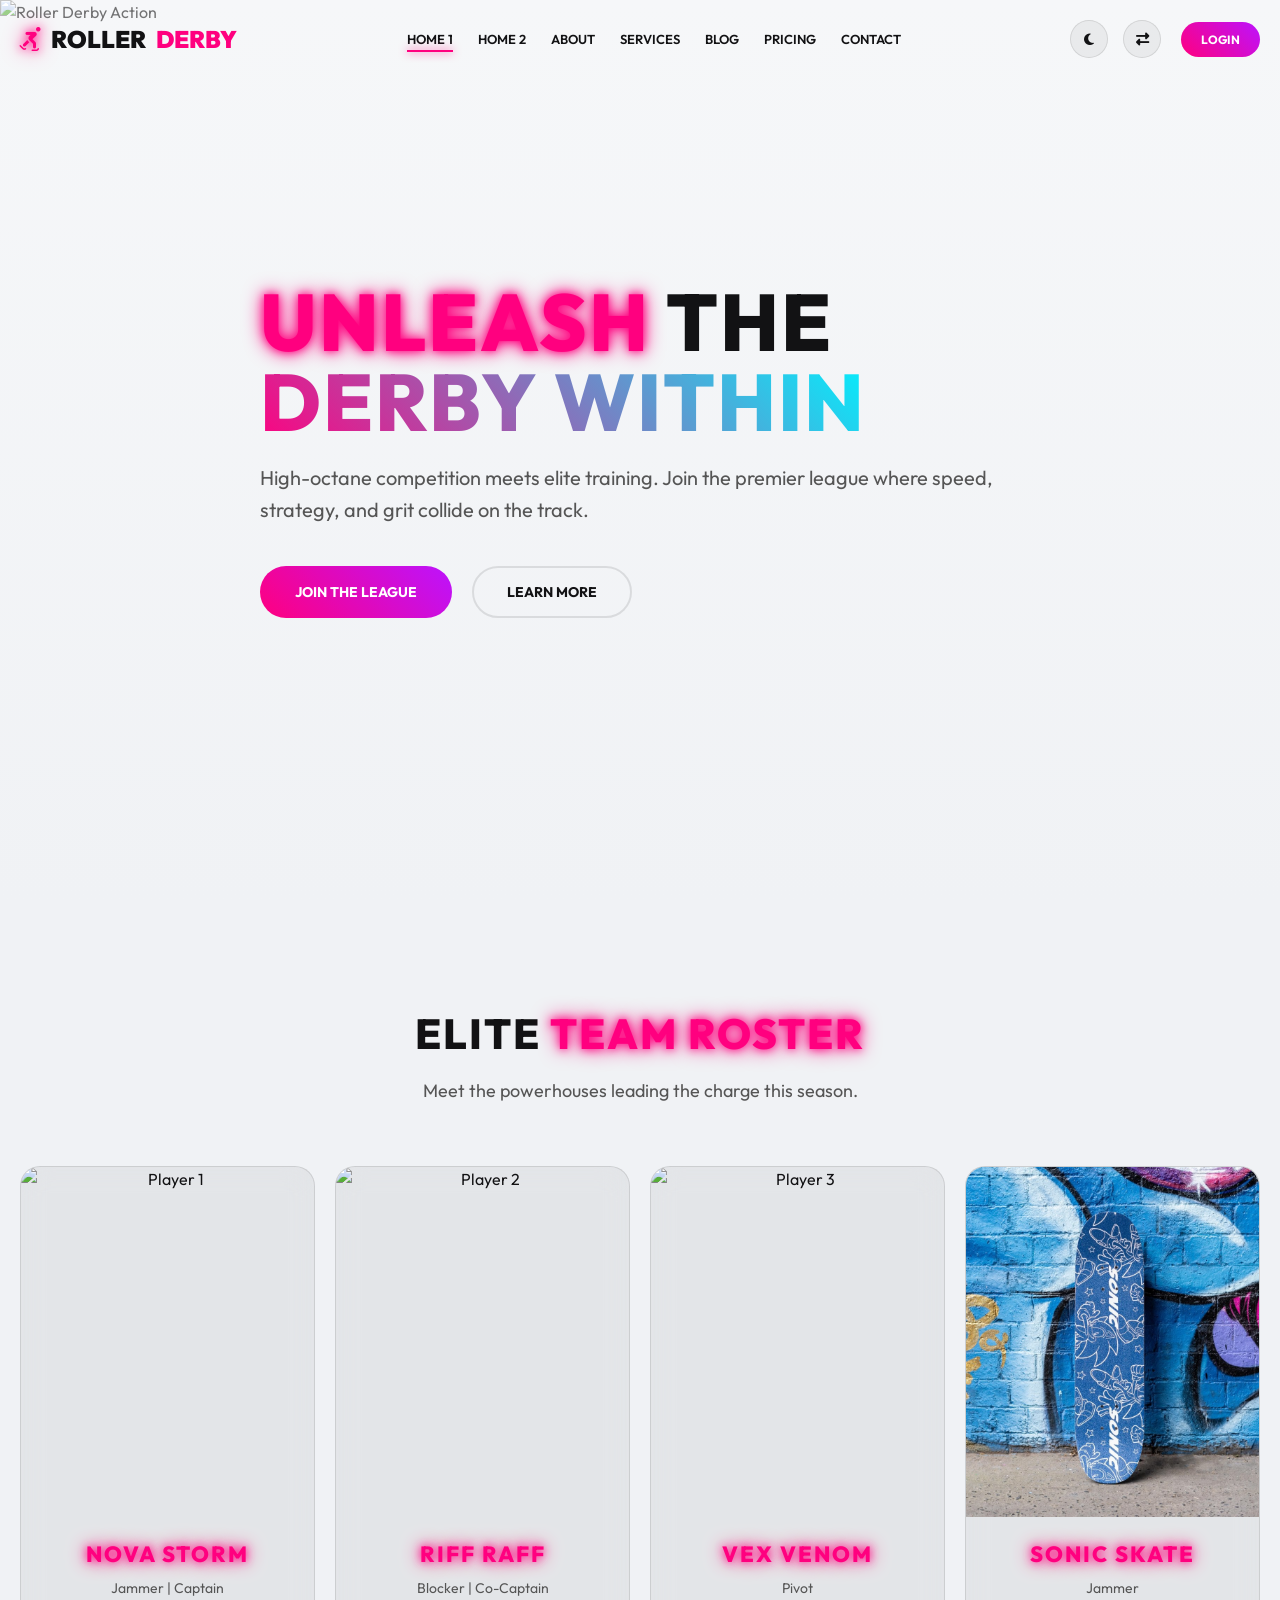
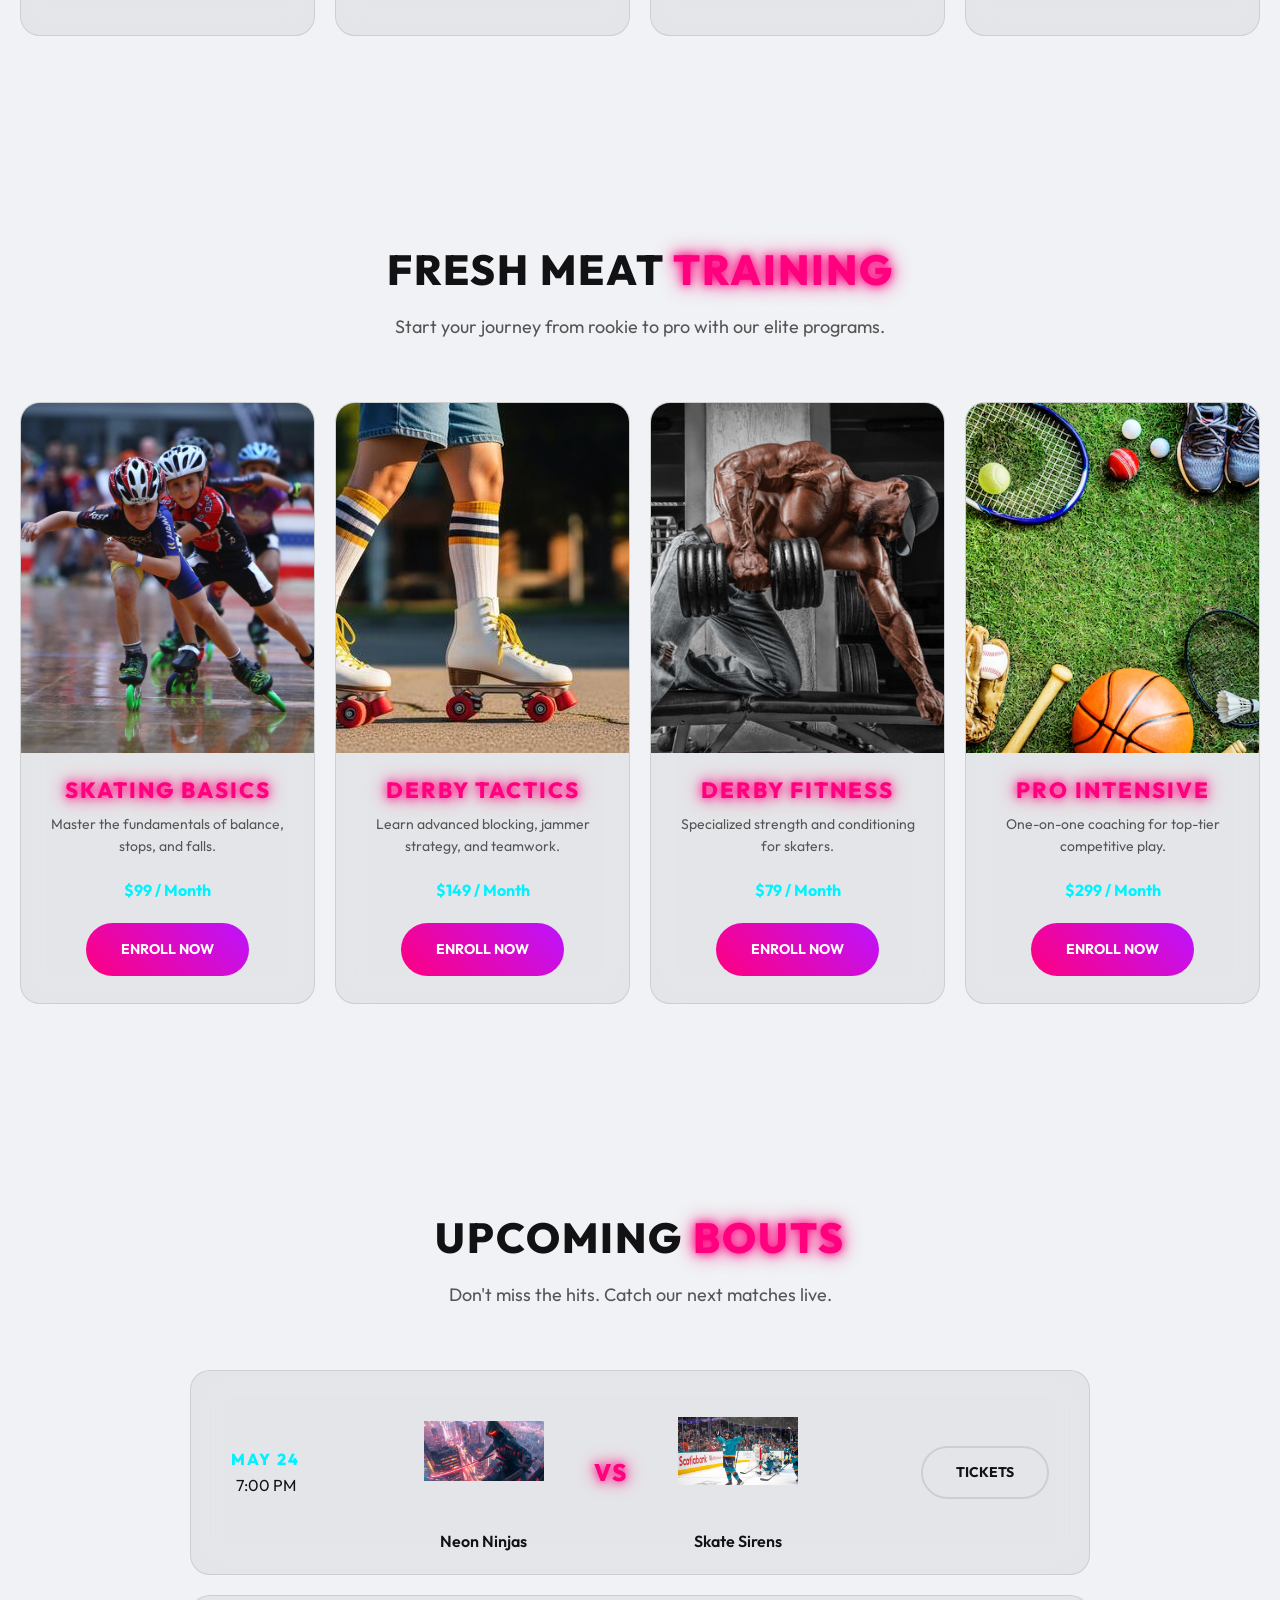
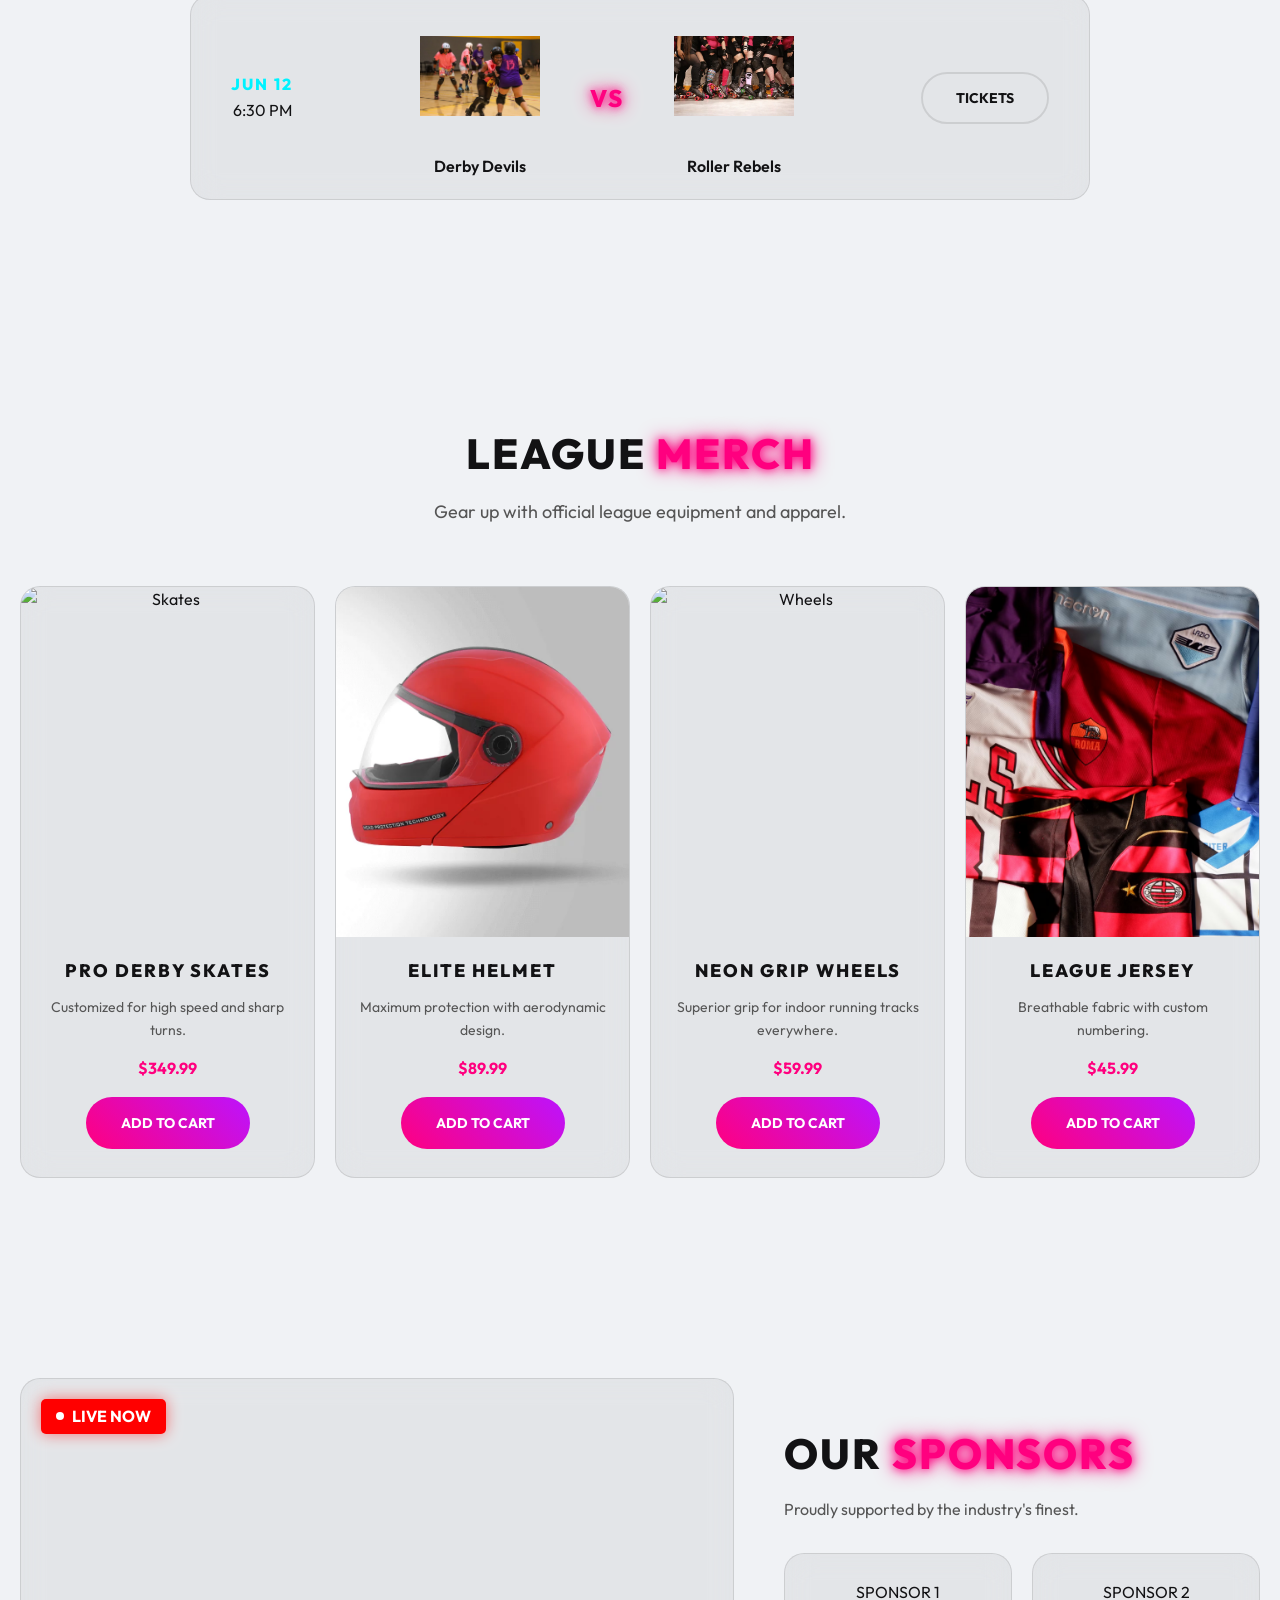
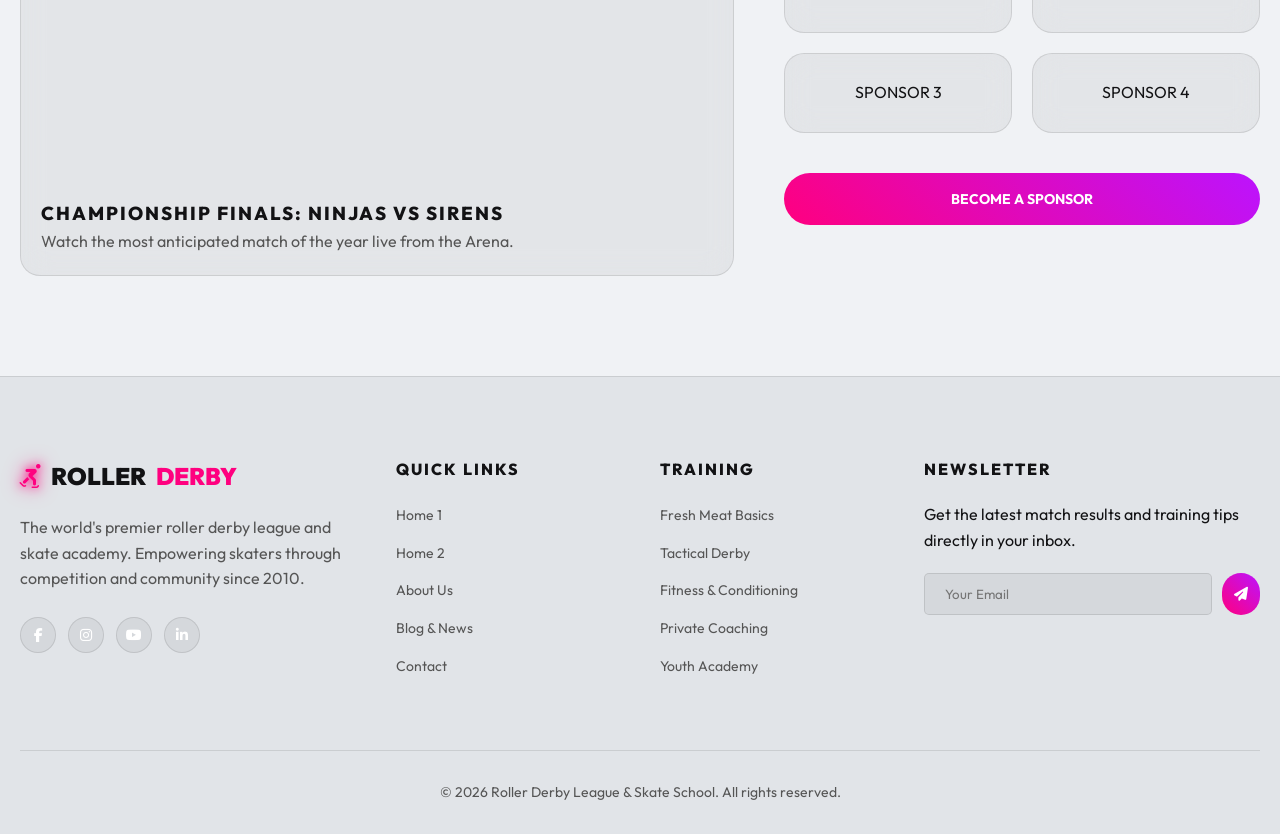
==== commit 9932c4b9: "second commit" ====
--- a/index.html
+++ b/index.html
@@ -1,20 +1,23 @@
 <!DOCTYPE html>
 <html lang="en" dir="ltr">
+
 <head>
     <meta charset="UTF-8">
     <meta name="viewport" content="width=device-width, initial-scale=1.0">
     <title>Home 1 | Roller Derby League & Skate School</title>
     <link rel="icon" type="image/svg+xml" href="assets/images/favicon.svg?v=1">
-    <meta name="description" content="Premium Sports League + Skate Training Academy. Join the ultimate Roller Derby community.">
-    
+    <meta name="description"
+        content="Premium Sports League + Skate Training Academy. Join the ultimate Roller Derby community.">
+
     <!-- CSS Links -->
     <link rel="stylesheet" href="assets/css/style.css">
     <link rel="stylesheet" href="assets/css/dark-mode.css">
     <link rel="stylesheet" href="assets/css/rtl.css">
-    
+
     <!-- Font Awesome -->
     <link rel="stylesheet" href="https://cdnjs.cloudflare.com/ajax/libs/font-awesome/6.4.0/css/all.min.css">
 </head>
+
 <body class="dark-mode"> <!-- Defaulting to dark mode for neon vibe -->
 
     <!-- Navbar -->
@@ -24,7 +27,7 @@
                 <i class="fas fa-skating neon-text"></i>
                 ROLLER<span>DERBY</span>
             </a>
-            
+
             <ul class="nav-links">
                 <li><a href="index.html" class="active">Home 1</a></li>
                 <li><a href="home-2.html">Home 2</a></li>
@@ -51,7 +54,8 @@
                 <button class="toggle-btn" id="rtl-toggle" title="Toggle RTL">
                     <i class="fas fa-right-left"></i>
                 </button>
-                <a href="login.html" class="btn-primary" style="padding: 8px 20px; font-size: 12px; margin-left: 5px;">Login</a>
+                <a href="login.html" class="btn-primary"
+                    style="padding: 8px 20px; font-size: 12px; margin-left: 5px;">Login</a>
                 <div class="hamburger" id="hamburger">
                     <span></span>
                     <span></span>
@@ -64,10 +68,13 @@
     <!-- 1. Hero Section -->
     <header class="hero" id="home">
         <div class="hero-overlay"></div>
-        <img src="https://images.unsplash.com/photo-1547447134-cd3f5c716030?auto=format&fit=crop&q=80&w=1920" alt="Roller Derby Action" style="position: absolute; width: 100%; height: 100%; object-fit: cover;">
+        <img src="https://images.unsplash.com/photo-1547447134-cd3f5c716030?auto=format&fit=crop&q=80&w=1920"
+            alt="Roller Derby Action" style="position: absolute; width: 100%; height: 100%; object-fit: cover;">
         <div class="container hero-content" data-reveal>
-            <h1 class="hero-title"><span class="neon-text">UNLEASH</span> THE<br><span class="gradient-text">DERBY WITHIN</span></h1>
-            <p class="hero-subtitle">High-octane competition meets elite training. Join the premier league where speed, strategy, and grit collide on the track.</p>
+            <h1 class="hero-title"><span class="neon-text">UNLEASH</span> THE<br><span class="gradient-text">DERBY
+                    WITHIN</span></h1>
+            <p class="hero-subtitle">High-octane competition meets elite training. Join the premier league where speed,
+                strategy, and grit collide on the track.</p>
             <div class="hero-btns">
                 <a href="services.html" class="btn-primary">Join the League</a>
                 <a href="about.html" class="btn-outline">Learn More</a>
@@ -82,11 +89,12 @@
                 <h2 class="section-title">ELITE <span class="neon-text">TEAM ROSTER</span></h2>
                 <p class="section-subtitle">Meet the powerhouses leading the charge this season.</p>
             </div>
-            
+
             <div class="roster-grid">
                 <!-- Card 1 -->
                 <div class="player-card glass-card" data-reveal>
-                    <img src="https://images.unsplash.com/photo-1517466787929-bc90951d0974?auto=format&fit=crop&q=80&w=600" alt="Player 1" class="player-img">
+                    <img src="https://images.unsplash.com/photo-1517466787929-bc90951d0974?auto=format&fit=crop&q=80&w=600"
+                        alt="Player 1" class="player-img">
                     <div class="player-info">
                         <h3 class="neon-text">NOVA STORM</h3>
                         <p>Jammer | Captain</p>
@@ -94,7 +102,8 @@
                 </div>
                 <!-- Card 2 -->
                 <div class="player-card glass-card" data-reveal>
-                    <img src="https://images.unsplash.com/photo-1534438327276-14e5300c3a48?auto=format&fit=crop&q=80&w=600" alt="Player 2" class="player-img">
+                    <img src="https://images.unsplash.com/photo-1534438327276-14e5300c3a48?auto=format&fit=crop&q=80&w=600"
+                        alt="Player 2" class="player-img">
                     <div class="player-info">
                         <h3 class="neon-text">RIFF RAFF</h3>
                         <p>Blocker | Co-Captain</p>
@@ -102,7 +111,8 @@
                 </div>
                 <!-- Card 3 -->
                 <div class="player-card glass-card" data-reveal>
-                    <img src="https://images.unsplash.com/photo-1552674605-db6ffd4facb5?auto=format&fit=crop&q=80&w=600" alt="Player 3" class="player-img">
+                    <img src="https://images.unsplash.com/photo-1552674605-db6ffd4facb5?auto=format&fit=crop&q=80&w=600"
+                        alt="Player 3" class="player-img">
                     <div class="player-info">
                         <h3 class="neon-text">VEX VENOM</h3>
                         <p>Pivot</p>
@@ -127,13 +137,14 @@
                 <h2 class="section-title">FRESH MEAT <span class="neon-text">TRAINING</span></h2>
                 <p class="section-subtitle">Start your journey from rookie to pro with our elite programs.</p>
             </div>
-            
+
             <div class="roster-grid"> <!-- Reusing grid for consistent 4-card layout -->
                 <div class="player-card glass-card" data-reveal>
                     <img src="assets/images/Skating-Basics.png" alt="Skating Basics" class="player-img">
                     <div class="player-info">
                         <h3 class="neon-text">SKATING BASICS</h3>
-                        <p style="color: var(--text-gray); flex: 1;">Master the fundamentals of balance, stops, and falls.</p>
+                        <p style="color: var(--text-gray); flex: 1;">Master the fundamentals of balance, stops, and
+                            falls.</p>
                         <div style="margin: 20px 0; font-weight: 700; color: var(--secondary-neon);">$99 / Month</div>
                         <a href="services-details.html" class="btn-primary">Enroll Now</a>
                     </div>
@@ -142,7 +153,8 @@
                     <img src="assets/images/Derby-Tactics.png" alt="Derby Tactics" class="player-img">
                     <div class="player-info">
                         <h3 class="neon-text">DERBY TACTICS</h3>
-                        <p style="color: var(--text-gray); flex: 1;">Learn advanced blocking, jammer strategy, and teamwork.</p>
+                        <p style="color: var(--text-gray); flex: 1;">Learn advanced blocking, jammer strategy, and
+                            teamwork.</p>
                         <div style="margin: 20px 0; font-weight: 700; color: var(--secondary-neon);">$149 / Month</div>
                         <a href="services-details.html" class="btn-primary">Enroll Now</a>
                     </div>
@@ -151,7 +163,8 @@
                     <img src="assets/images/DERBY FITNESS.png" alt="Derby Fitness" class="player-img">
                     <div class="player-info">
                         <h3 class="neon-text">DERBY FITNESS</h3>
-                        <p style="color: var(--text-gray); flex: 1;">Specialized strength and conditioning for skaters.</p>
+                        <p style="color: var(--text-gray); flex: 1;">Specialized strength and conditioning for skaters.
+                        </p>
                         <div style="margin: 20px 0; font-weight: 700; color: var(--secondary-neon);">$79 / Month</div>
                         <a href="services-details.html" class="btn-primary">Enroll Now</a>
                     </div>
@@ -160,7 +173,8 @@
                     <img src="assets/images/Pro-intensive.png" alt="Pro Intensive" class="player-img">
                     <div class="player-info">
                         <h3 class="neon-text">PRO INTENSIVE</h3>
-                        <p style="color: var(--text-gray); flex: 1;">One-on-one coaching for top-tier competitive play.</p>
+                        <p style="color: var(--text-gray); flex: 1;">One-on-one coaching for top-tier competitive play.
+                        </p>
                         <div style="margin: 20px 0; font-weight: 700; color: var(--secondary-neon);">$299 / Month</div>
                         <a href="services-details.html" class="btn-primary">Enroll Now</a>
                     </div>
@@ -176,7 +190,7 @@
                 <h2 class="section-title">UPCOMING <span class="neon-text">BOUTS</span></h2>
                 <p class="section-subtitle">Don't miss the hits. Catch our next matches live.</p>
             </div>
-            
+
             <div style="max-width: 900px; margin: 0 auto;">
                 <div class="glass-card bout-card" data-reveal>
                     <div class="bout-date">
@@ -225,10 +239,11 @@
                 <h2 class="section-title">LEAGUE <span class="neon-text">MERCH</span></h2>
                 <p class="section-subtitle">Gear up with official league equipment and apparel.</p>
             </div>
-            
+
             <div class="roster-grid">
                 <div class="player-card glass-card" data-reveal>
-                    <img src="https://images.unsplash.com/photo-1597045566677-8cf032ed6634?auto=format&fit=crop&q=80&w=400" alt="Skates" class="player-img">
+                    <img src="https://images.unsplash.com/photo-1597045566677-8cf032ed6634?auto=format&fit=crop&q=80&w=400"
+                        alt="Skates" class="player-img">
                     <div class="player-info">
                         <h3 style="font-size: 18px; margin-bottom: 10px;">Pro Derby Skates</h3>
                         <p style="color: var(--text-gray); flex: 1;">Customized for high speed and sharp turns.</p>
@@ -246,10 +261,12 @@
                     </div>
                 </div>
                 <div class="player-card glass-card" data-reveal>
-                    <img src="https://images.unsplash.com/photo-1542291026-7eec264c27ff?auto=format&fit=crop&q=80&w=400" alt="Wheels" class="player-img">
+                    <img src="https://images.unsplash.com/photo-1542291026-7eec264c27ff?auto=format&fit=crop&q=80&w=400"
+                        alt="Wheels" class="player-img">
                     <div class="player-info">
                         <h3 style="font-size: 18px; margin-bottom: 10px;">Neon Grip Wheels</h3>
-                        <p style="color: var(--text-gray); flex: 1;">Superior grip for indoor tracks.</p>
+                        <p style="color: var(--text-gray); flex: 1;">Superior grip for indoor running tracks everywhere.
+                        </p>
                         <div style="margin: 15px 0; font-weight: 700; color: var(--primary-neon);">$59.99</div>
                         <a href="#" class="btn-primary">Add to Cart</a>
                     </div>
@@ -282,13 +299,15 @@
                     </div>
                     <div style="padding: 20px;">
                         <h3>CHAMPIONSHIP FINALS: NINJAS vs SIRENS</h3>
-                        <p style="color: var(--text-gray);">Watch the most anticipated match of the year live from the Arena.</p>
-                    </div>
-                </div>
-                
+                        <p style="color: var(--text-gray);">Watch the most anticipated match of the year live from the
+                            Arena.</p>
+                    </div>
+                </div>
+
                 <div class="sponsors-content" data-reveal>
                     <h2 class="section-title">OUR <span class="neon-text">SPONSORS</span></h2>
-                    <p style="color: var(--text-gray); margin-bottom: 30px;">Proudly supported by the industry's finest.</p>
+                    <p style="color: var(--text-gray); margin-bottom: 30px;">Proudly supported by the industry's finest.
+                    </p>
                     <div class="sponsors-grid">
                         <div class="glass-card sponsor-card">SPONSOR 1</div>
                         <div class="glass-card sponsor-card">SPONSOR 2</div>
@@ -310,7 +329,8 @@
                         <i class="fas fa-skating neon-text"></i>
                         ROLLER<span>DERBY</span>
                     </a>
-                    <p>The world's premier roller derby league and skate academy. Empowering skaters through competition and community since 2010.</p>
+                    <p>The world's premier roller derby league and skate academy. Empowering skaters through competition
+                        and community since 2010.</p>
                     <div class="social-icons">
                         <a href="#"><i class="fab fa-facebook-f"></i></a>
                         <a href="#"><i class="fab fa-instagram"></i></a>
@@ -318,7 +338,7 @@
                         <a href="#"><i class="fab fa-linkedin-in"></i></a>
                     </div>
                 </div>
-                
+
                 <div class="footer-links">
                     <h4>Quick Links</h4>
                     <ul>
@@ -329,7 +349,7 @@
                         <li><a href="contact.html">Contact</a></li>
                     </ul>
                 </div>
-                
+
                 <div class="footer-links">
                     <h4>Training</h4>
                     <ul>
@@ -340,17 +360,18 @@
                         <li><a href="#">Youth Academy</a></li>
                     </ul>
                 </div>
-                
+
                 <div class="footer-newsletter">
                     <h4>Newsletter</h4>
                     <p>Get the latest match results and training tips directly in your inbox.</p>
                     <form class="newsletter-form">
                         <input type="email" placeholder="Your Email">
-                        <button type="submit" class="btn-primary" style="padding: 12px;"><i class="fas fa-paper-plane"></i></button>
+                        <button type="submit" class="btn-primary" style="padding: 12px;"><i
+                                class="fas fa-paper-plane"></i></button>
                     </form>
                 </div>
             </div>
-            
+
             <div class="footer-bottom">
                 <p>&copy; 2026 Roller Derby League & Skate School. All rights reserved.</p>
             </div>
@@ -365,7 +386,5 @@
         <i class="fas fa-arrow-up"></i>
     </a>
 </body>
-</html>
-
-
-
+
+</html>
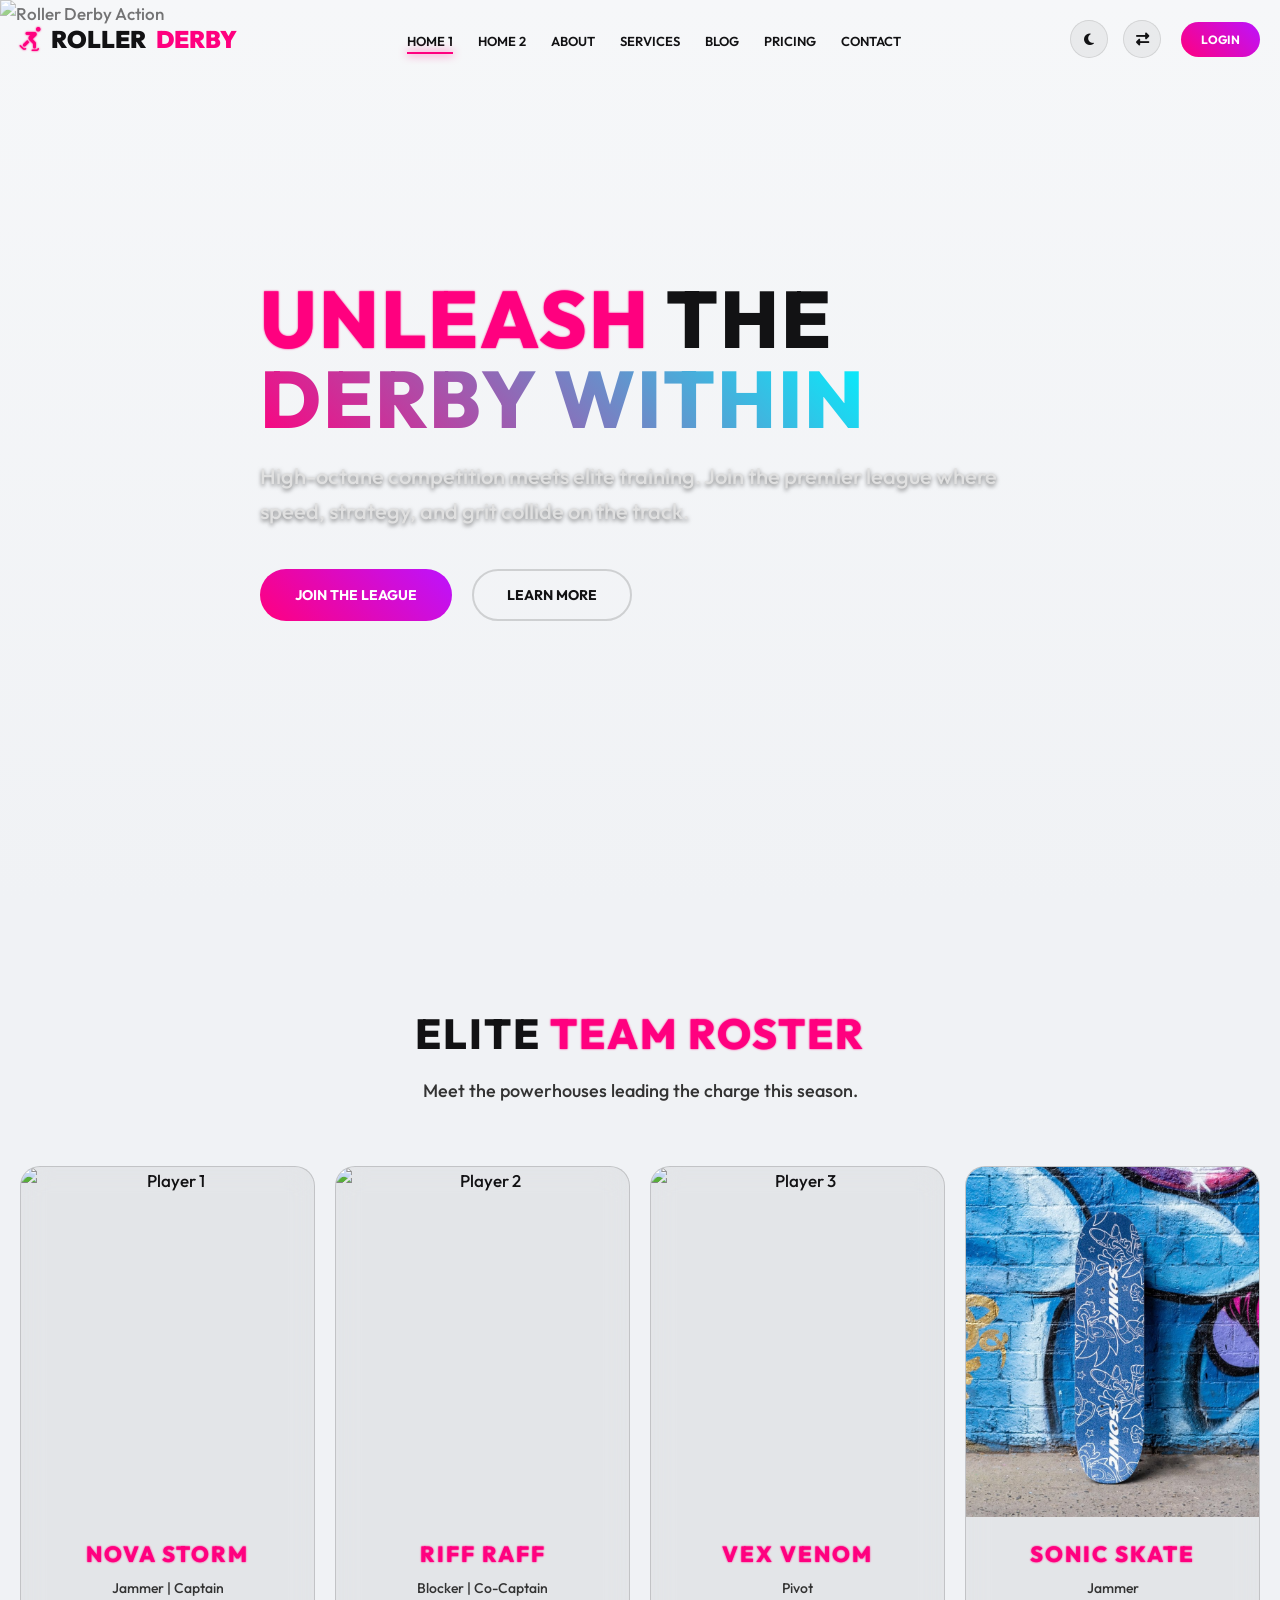
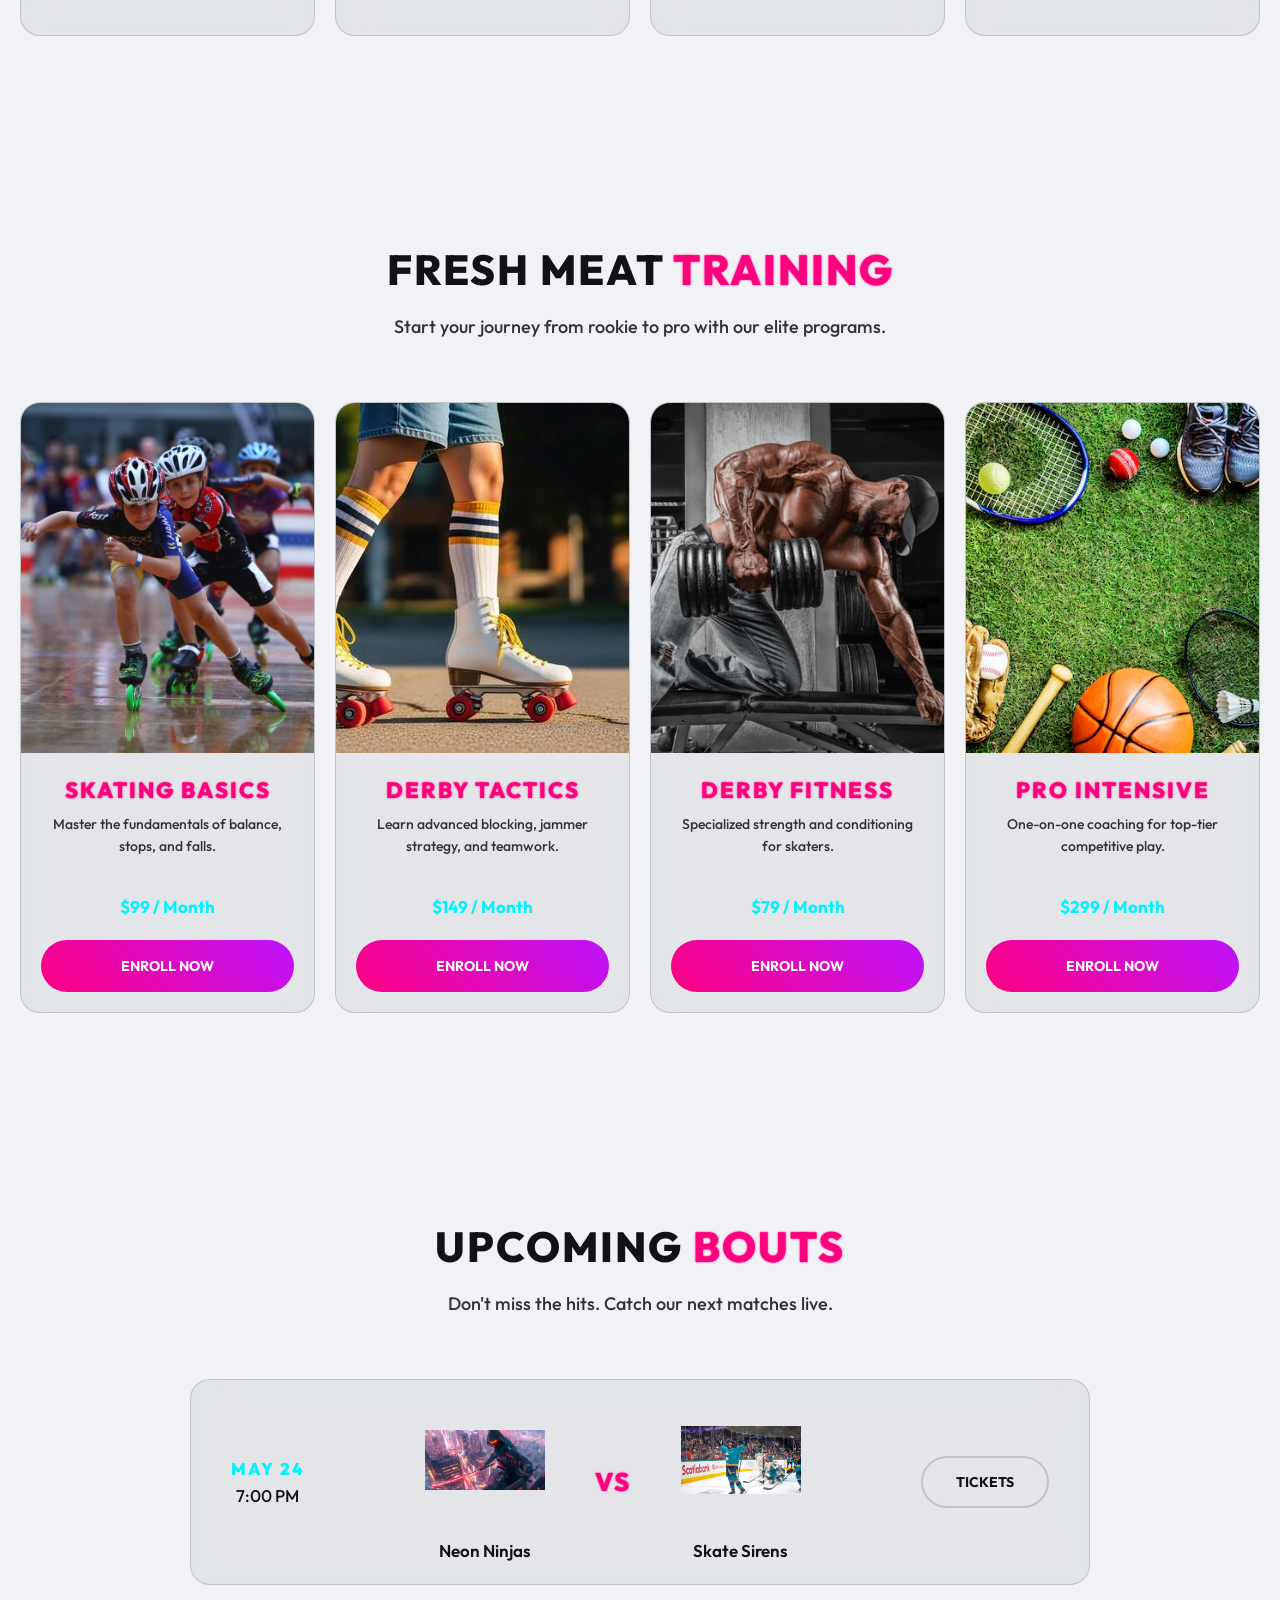
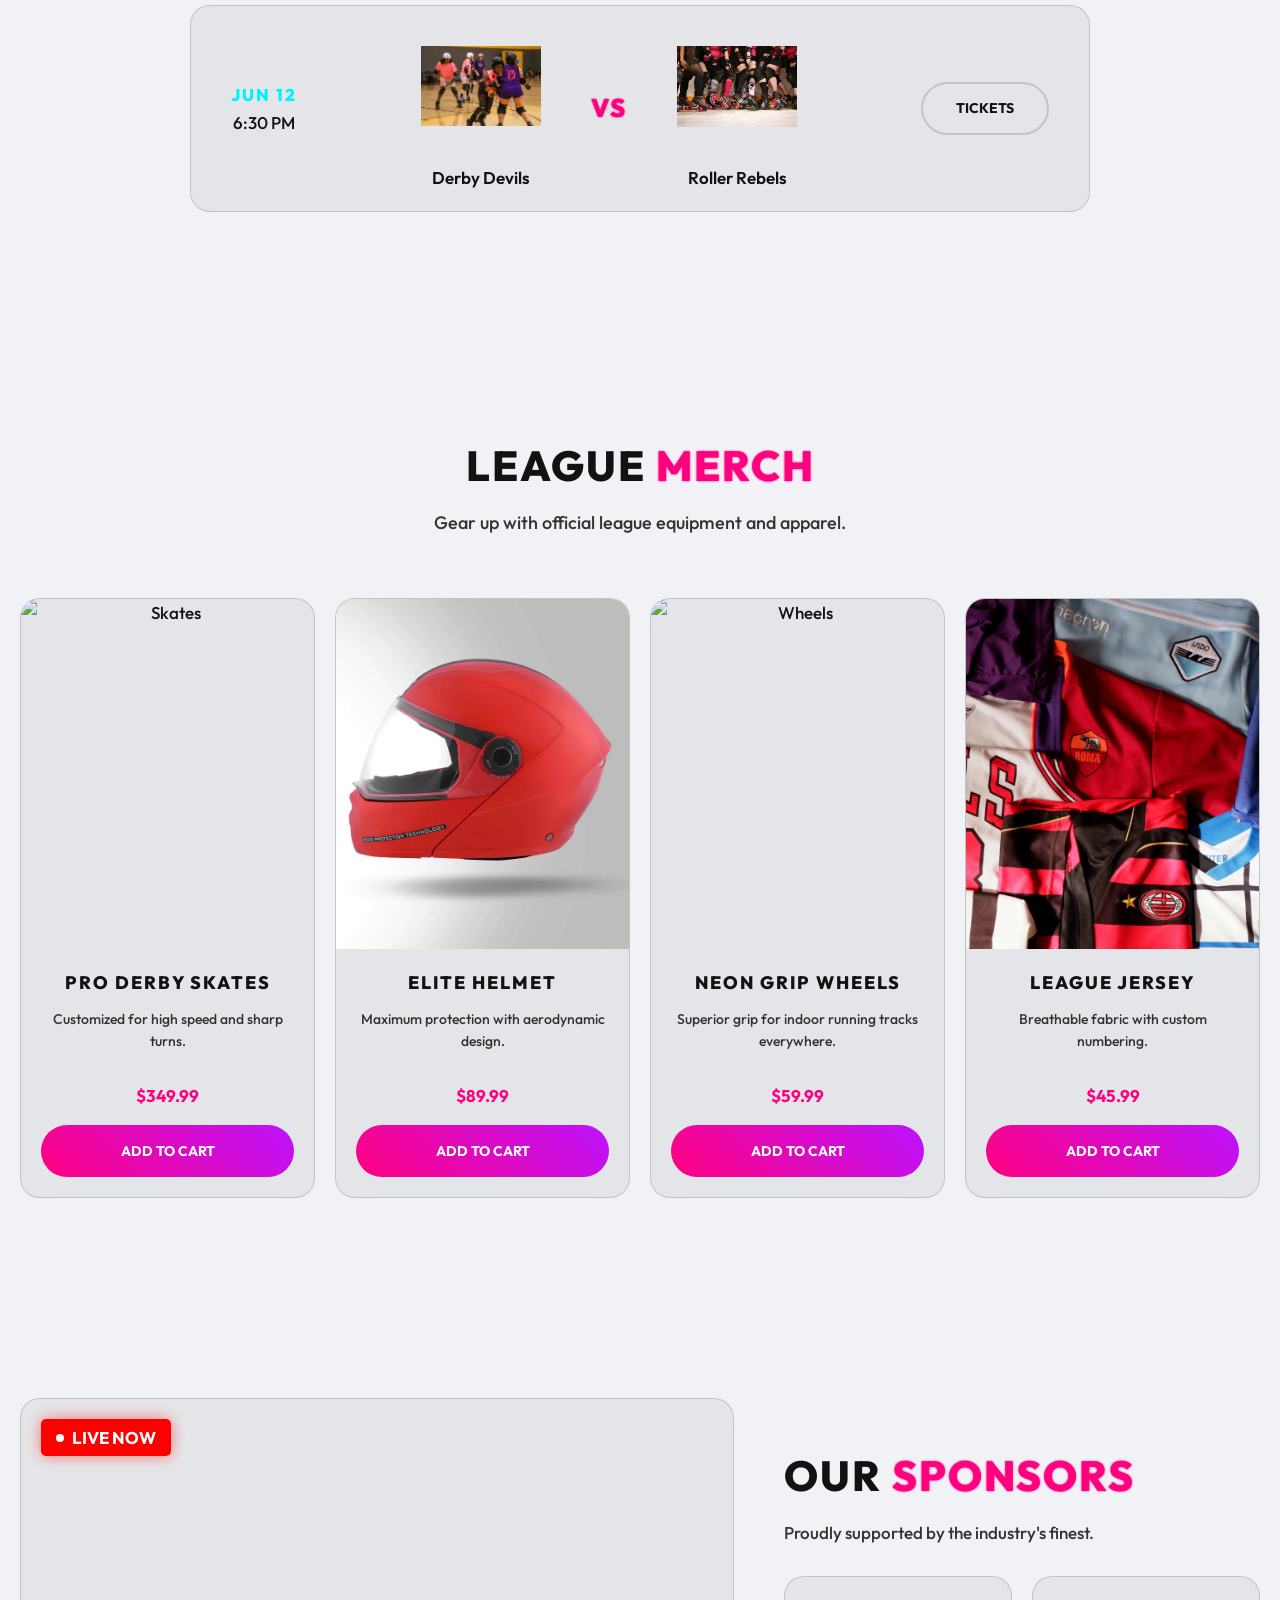
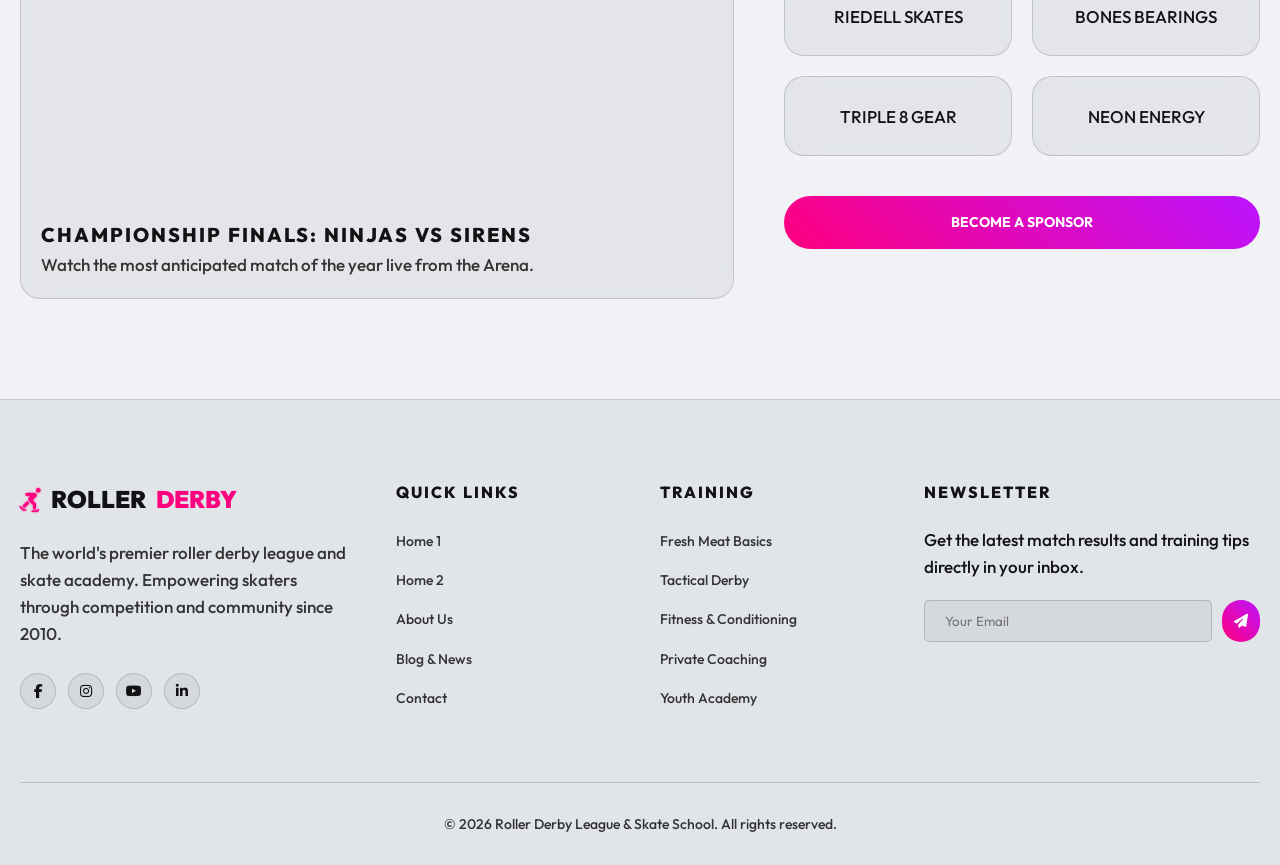
==== commit fc042bf5: "THIRD COMMIT" ====
--- a/index.html
+++ b/index.html
@@ -309,10 +309,10 @@
                     <p style="color: var(--text-gray); margin-bottom: 30px;">Proudly supported by the industry's finest.
                     </p>
                     <div class="sponsors-grid">
-                        <div class="glass-card sponsor-card">SPONSOR 1</div>
-                        <div class="glass-card sponsor-card">SPONSOR 2</div>
-                        <div class="glass-card sponsor-card">SPONSOR 3</div>
-                        <div class="glass-card sponsor-card">SPONSOR 4</div>
+                        <div class="glass-card sponsor-card">RIEDELL SKATES</div>
+                        <div class="glass-card sponsor-card">BONES BEARINGS</div>
+                        <div class="glass-card sponsor-card">TRIPLE 8 GEAR</div>
+                        <div class="glass-card sponsor-card">NEON ENERGY</div>
                     </div>
                     <a href="pricing.html" class="btn-primary" style="width: 100%;">Become a Sponsor</a>
                 </div>
--- a/assets/css/style.css
+++ b/assets/css/style.css
@@ -4,7 +4,7 @@
     Premium Sports League Aesthetic
 */
 
-@import url('https://fonts.googleapis.com/css2?family=Outfit:wght@300;400;600;700;800&display=swap');
+@import url('https://fonts.googleapis.com/css2?family=Outfit:wght@300;400;500;600;700;800&display=swap');
 
 :root {
     --primary-neon: #ff007f;
@@ -18,9 +18,9 @@
     --bg-card: rgba(255, 255, 255, 0.05);
     --text-white: #ffffff;
     --text-dark: #121214;
-    --text-gray: #a0a0a0;
-    --glass-border: rgba(255, 255, 255, 0.1);
-    --transition: all 0.4s cubic-bezier(0.165, 0.84, 0.44, 1);
+    --text-gray: #e0e0e0;
+    --glass-border: rgba(255, 255, 255, 0.2);
+    --transition: all 0.3s ease-in-out;
     --container-width: 1300px;
 }
 
@@ -36,6 +36,8 @@
     color: var(--text-white);
     overflow-x: hidden;
     line-height: 1.6;
+    font-size: 17px;
+    font-weight: 500;
     transition: background-color 0.3s, color 0.3s;
 }
 
@@ -79,7 +81,8 @@
 
 .neon-text {
     color: var(--primary-neon);
-    text-shadow: 0 0 10px var(--primary-neon), 0 0 20px var(--primary-neon);
+    text-shadow: 0 0 2px var(--primary-neon);
+    /* Extremely sharp, zero blurriness */
 }
 
 .gradient-text {
@@ -130,6 +133,9 @@
 
 .player-info {
     padding: 20px;
+    flex: 1;
+    display: flex;
+    flex-direction: column;
 }
 
 .player-card:hover .player-img {
@@ -167,8 +173,9 @@
 }
 
 .btn-primary:hover {
-    box-shadow: 0 0 20px var(--primary-neon);
-    transform: scale(1.05);
+    box-shadow: 0 0 25px var(--primary-neon);
+    transform: translateY(-3px) scale(1.05);
+    color: white;
 }
 
 .btn-outline {
@@ -188,9 +195,11 @@
 }
 
 .btn-outline:hover {
+    background: var(--secondary-neon);
+    color: #000000;
     border-color: var(--secondary-neon);
-    color: var(--secondary-neon);
-    box-shadow: 0 0 15px var(--secondary-neon);
+    box-shadow: 0 0 25px var(--secondary-neon);
+    transform: translateY(-3px);
 }
 
 /* Password Toggle */
@@ -320,8 +329,9 @@
 
 .toggle-btn:hover {
     border-color: var(--secondary-neon);
-    color: var(--secondary-neon);
-    background: rgba(0, 242, 255, 0.1);
+    color: #000000;
+    background: var(--secondary-neon);
+    box-shadow: 0 0 15px var(--secondary-neon);
 }
 
 /* Mobile Menu */
@@ -433,9 +443,10 @@
 }
 
 .hero-subtitle {
-    font-size: 20px;
-    color: var(--text-gray);
+    font-size: 22px;
+    color: #e0e0e0;
     margin-bottom: 40px;
+    text-shadow: 0 2px 4px rgba(0, 0, 0, 0.5);
 }
 
 .hero-btns {
@@ -1002,10 +1013,18 @@
     }
 
     .mobile-menu-controls {
-        display: flex !important;
+        display: grid;
+        grid-template-columns: auto auto;
+        gap: 15px;
         justify-content: center;
-        gap: 20px;
-        margin-top: 20px;
+        align-items: center;
+        margin-top: 10px;
+    }
+
+    .mobile-menu-controls .btn-primary {
+        grid-column: span 2;
+        width: 100%;
+        text-align: center;
     }
 
     .mobile-menu-controls .toggle-btn {
--- a/assets/css/dark-mode.css
+++ b/assets/css/dark-mode.css
@@ -10,8 +10,8 @@
     --bg-card: rgba(255, 255, 255, 0.05);
     --text-white: #ffffff;
     --text-dark: #121214;
-    --text-gray: #a0a0a0;
-    --glass-border: rgba(255, 255, 255, 0.1);
+    --text-gray: #e0e0e0;
+    --glass-border: rgba(255, 255, 255, 0.2);
 }
 
 body:not(.dark-mode) {
@@ -20,8 +20,8 @@
     --bg-card: rgba(0, 0, 0, 0.05);
     --text-white: #121214;
     --text-dark: #ffffff;
-    --text-gray: #555555;
-    --glass-border: rgba(0, 0, 0, 0.1);
+    --text-gray: #333333;
+    --glass-border: rgba(0, 0, 0, 0.15);
 }
 
 body:not(.dark-mode) .navbar.scrolled {
@@ -48,7 +48,7 @@
 body:not(.dark-mode) .footer-links ul li a,
 body:not(.dark-mode) .footer-logo p,
 body:not(.dark-mode) .footer-bottom {
-    color: #555555;
+    color: #333333;
 }
 
 body:not(.dark-mode) .hero-overlay {
@@ -59,3 +59,15 @@
     color: #121214;
     border-color: rgba(0,0,0,0.1);
 }
+
+body:not(.dark-mode) .hamburger span {
+    background: #121214;
+}
+
+body:not(.dark-mode) .social-icons a {
+    color: #121214;
+}
+
+body:not(.dark-mode) .social-icons a:hover {
+    color: #ffffff;
+}
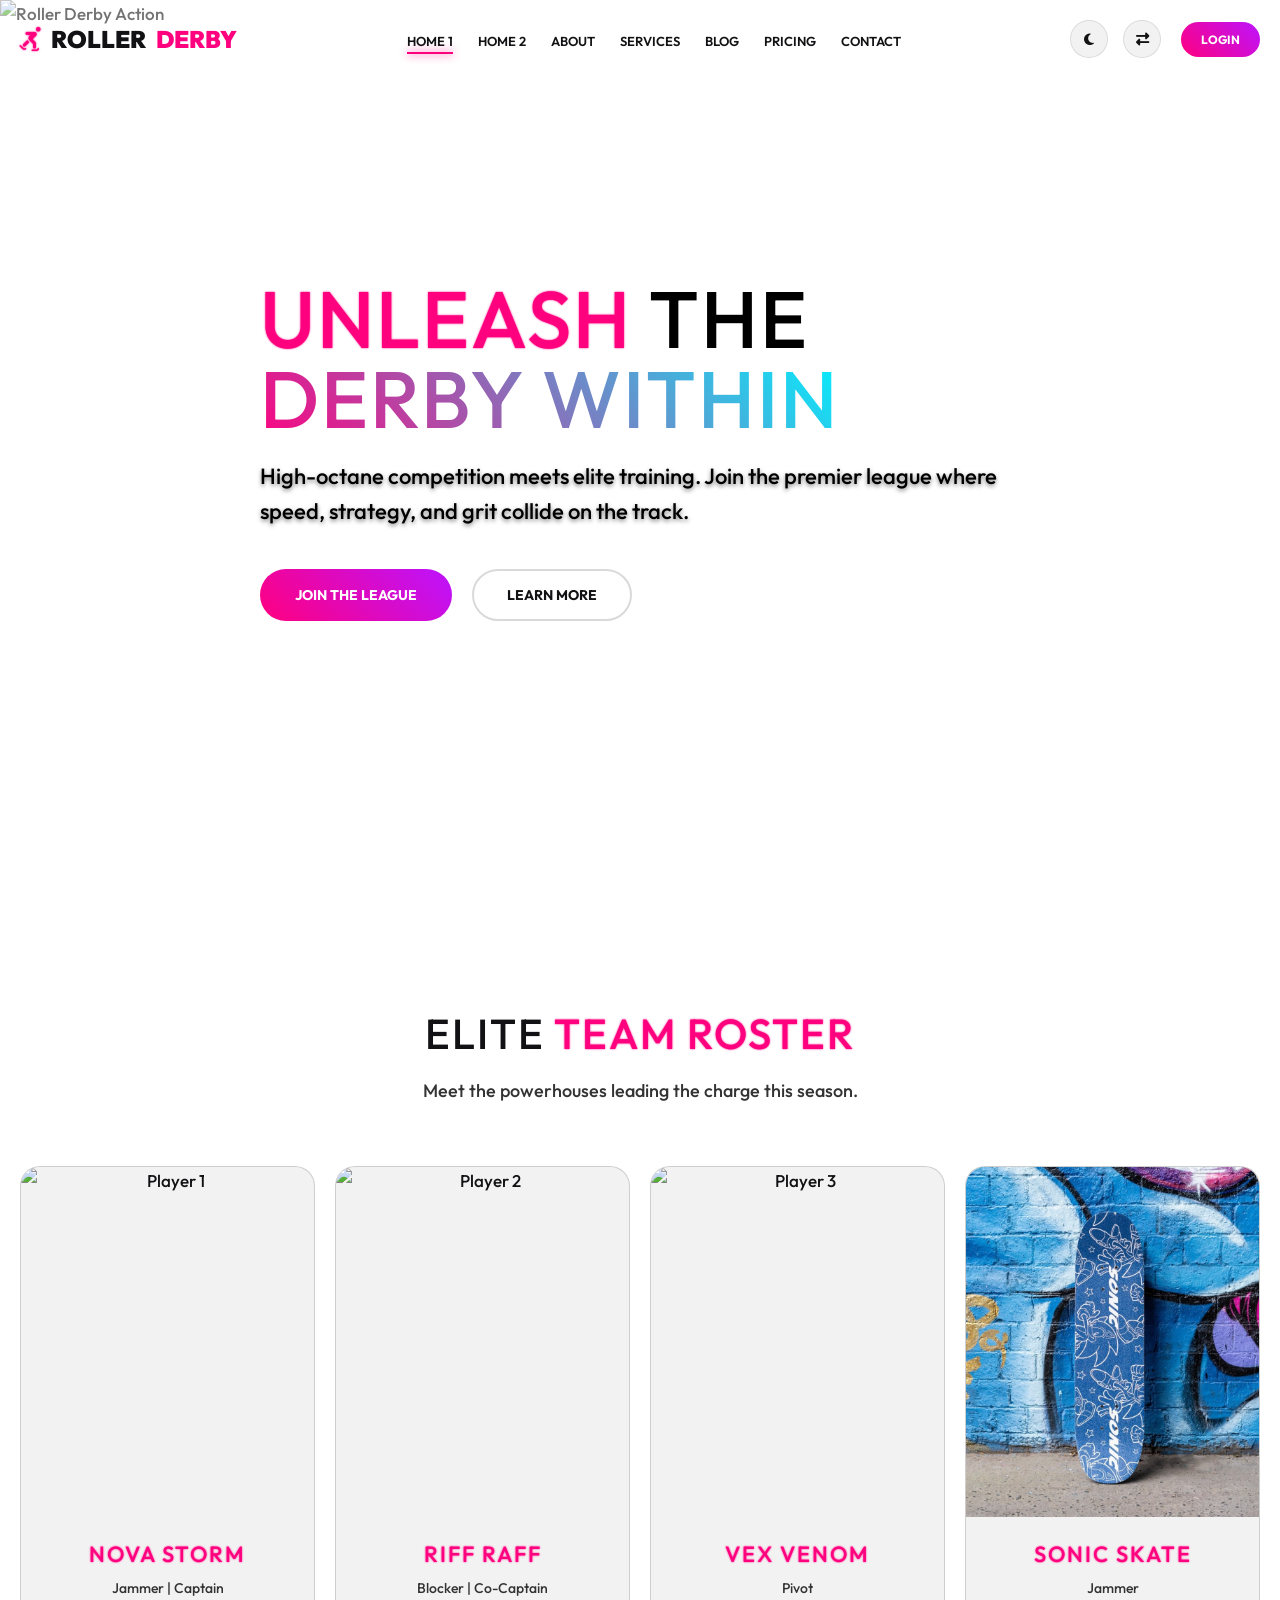
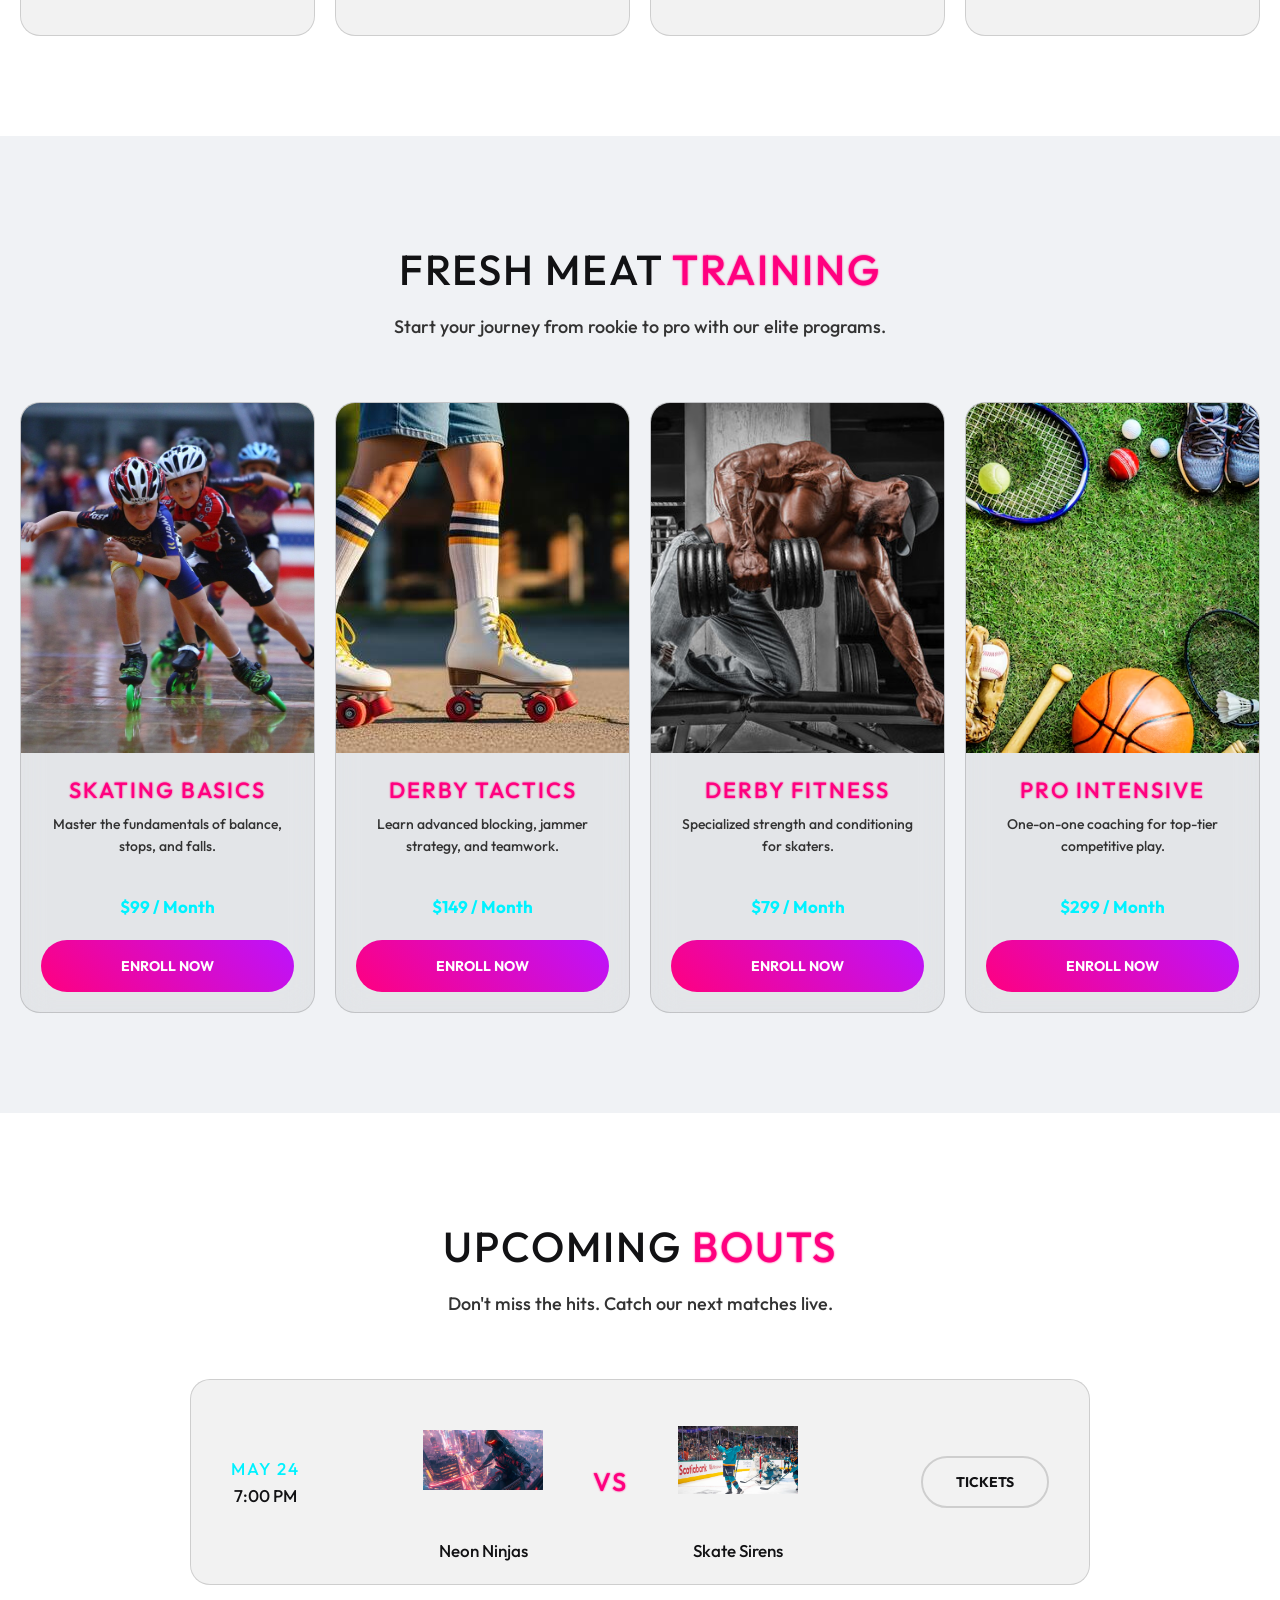
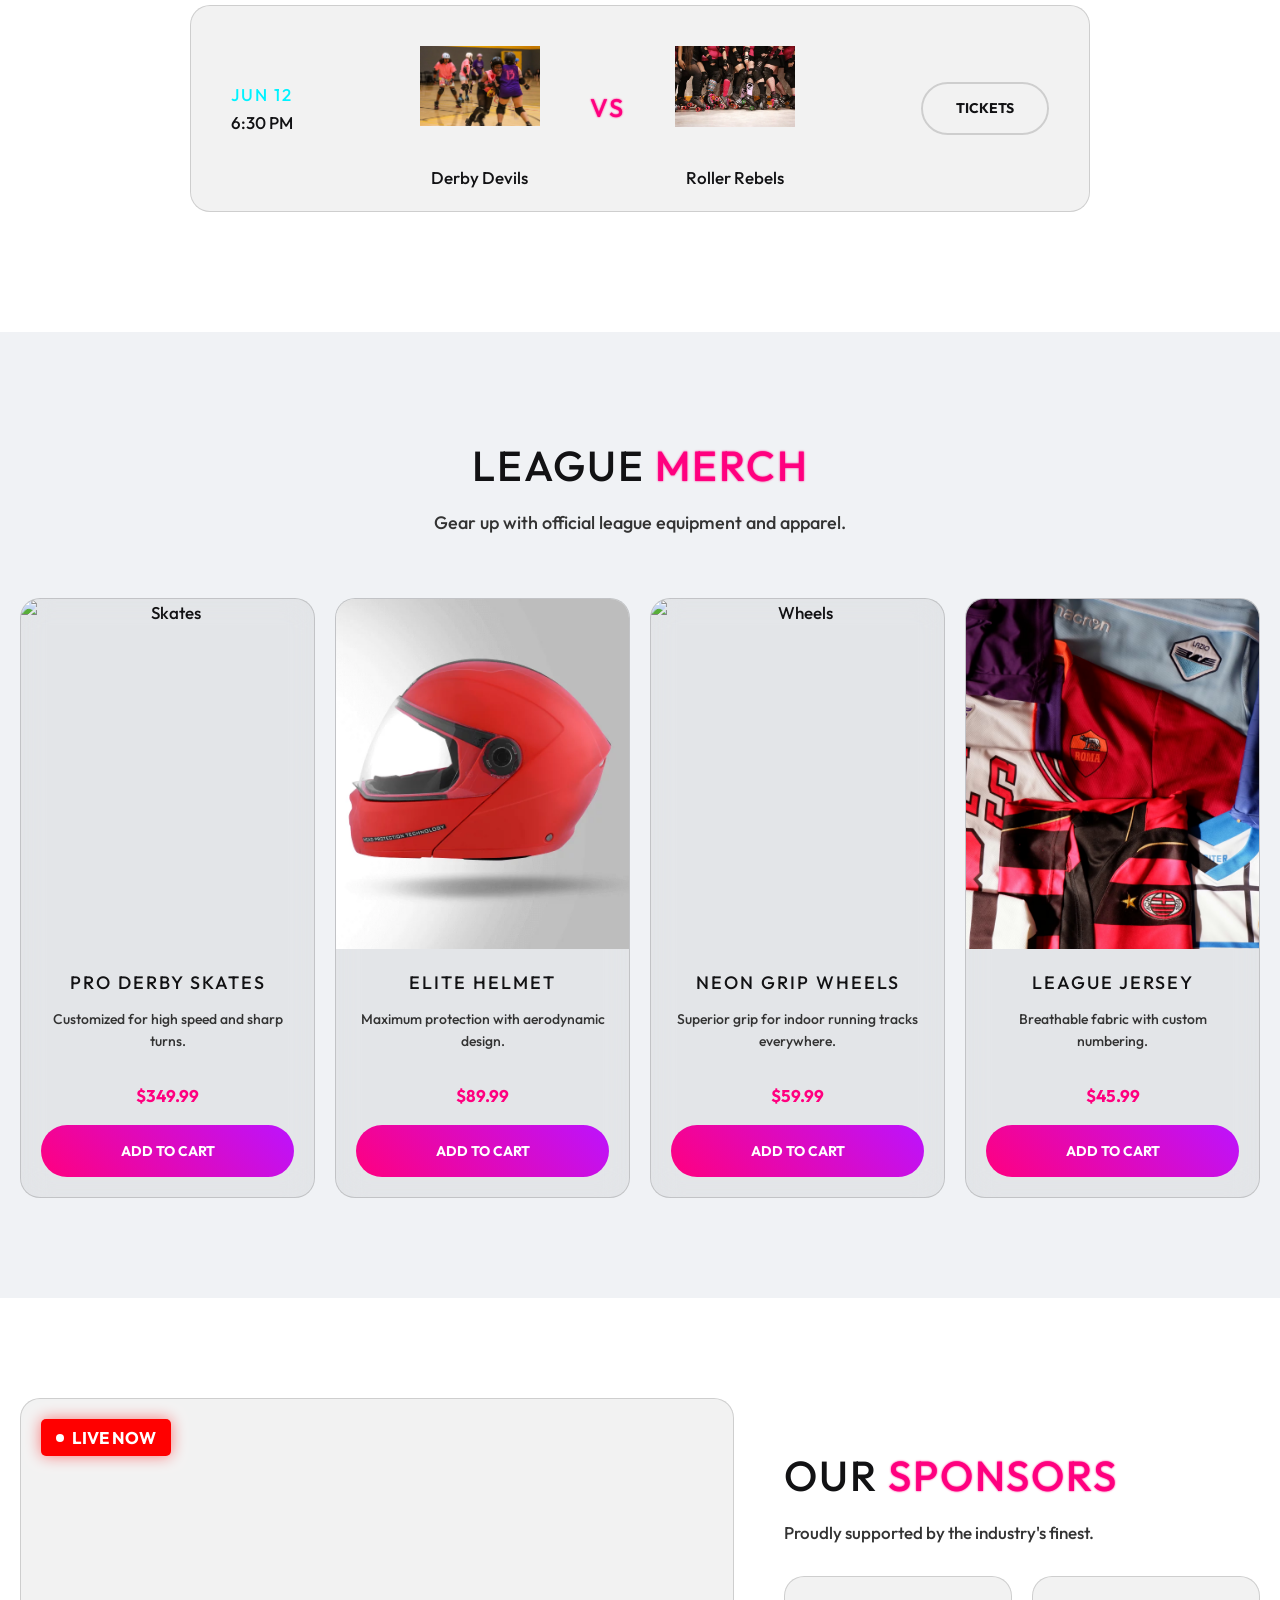
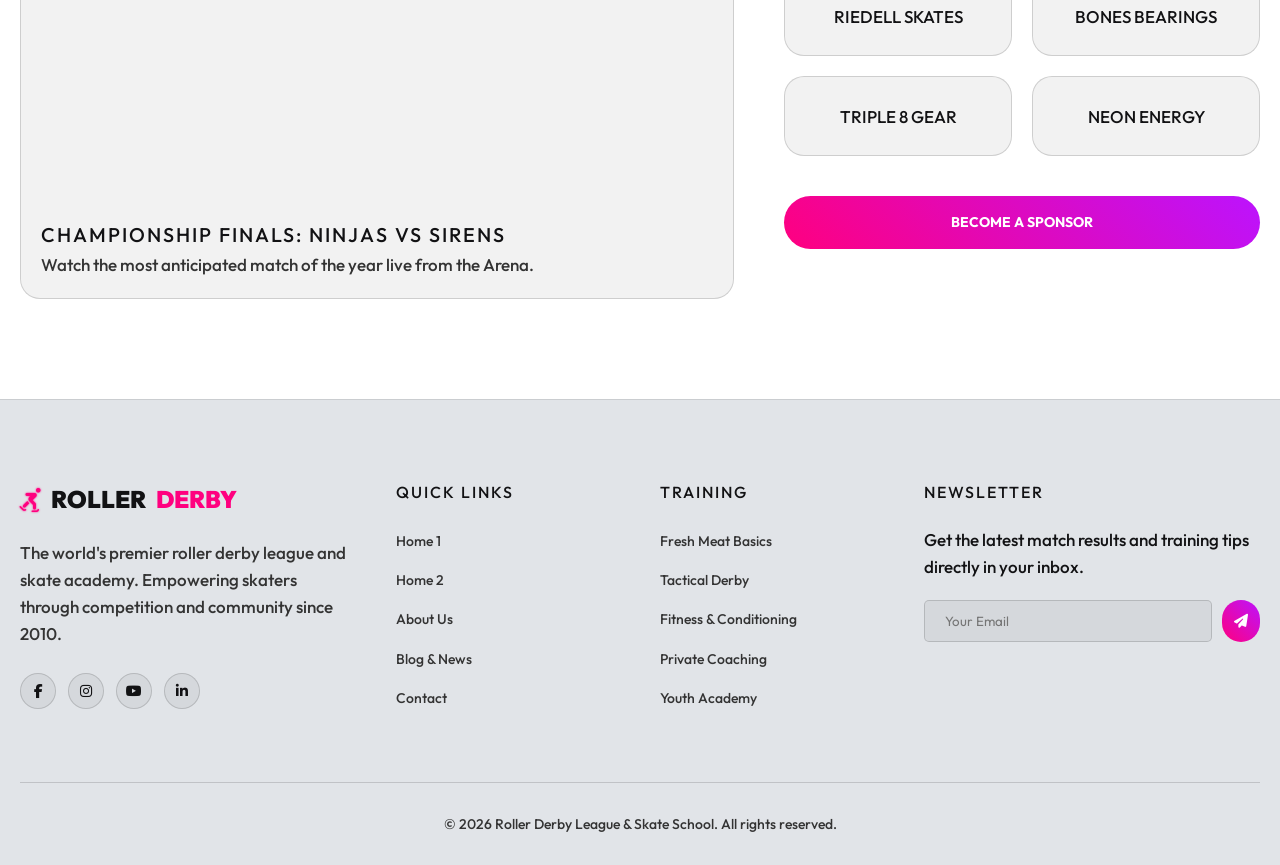
==== commit 0e1ad477: "fifth commit" ====
--- a/index.html
+++ b/index.html
@@ -131,7 +131,7 @@
     </section>
 
     <!-- 3. Fresh Meat Training Programs -->
-    <section class="section-padding" style="background: rgba(255,255,255,0.02);">
+    <section class="section-padding section-alt">
         <div class="container">
             <div class="section-header" data-reveal>
                 <h2 class="section-title">FRESH MEAT <span class="neon-text">TRAINING</span></h2>
@@ -200,12 +200,12 @@
                     <div class="bout-teams">
                         <div class="team-info">
                             <img src="assets/images/Neon-Ninjas.png" alt="Neon Ninjas" class="team-logo">
-                            <p style="font-weight: 600;">Neon Ninjas</p>
+                            <p style="font-weight: 500;">Neon Ninjas</p>
                         </div>
                         <h2 class="neon-text vs-text">VS</h2>
                         <div class="team-info">
                             <img src="assets/images/Skate-Sirens.png" alt="Skate Sirens" class="team-logo">
-                            <p style="font-weight: 600;">Skate Sirens</p>
+                            <p style="font-weight: 500;">Skate Sirens</p>
                         </div>
                     </div>
                     <a href="#" class="btn-outline">Tickets</a>
@@ -218,12 +218,12 @@
                     <div class="bout-teams">
                         <div class="team-info">
                             <img src="assets/images/Derby-Devils.png" alt="Derby Devils" class="team-logo">
-                            <p style="font-weight: 600;">Derby Devils</p>
+                            <p style="font-weight: 500;">Derby Devils</p>
                         </div>
                         <h2 class="neon-text vs-text">VS</h2>
                         <div class="team-info">
                             <img src="assets/images/Roller-Rebels.png" alt="Roller Rebels" class="team-logo">
-                            <p style="font-weight: 600;">Roller Rebels</p>
+                            <p style="font-weight: 500;">Roller Rebels</p>
                         </div>
                     </div>
                     <a href="#" class="btn-outline">Tickets</a>
@@ -233,7 +233,7 @@
     </section>
 
     <!-- 5. Featured Merch Shop -->
-    <section class="section-padding" style="background: rgba(255,255,255,0.02);">
+    <section class="section-padding section-alt">
         <div class="container">
             <div class="section-header" data-reveal>
                 <h2 class="section-title">LEAGUE <span class="neon-text">MERCH</span></h2>
--- a/assets/css/style.css
+++ b/assets/css/style.css
@@ -13,9 +13,10 @@
     /* Neon Cyan */
     --accent-neon: #bc13fe;
     /* Neon Purple */
-    --bg-dark: #0a0a0c;
+    --bg-dark: #000000;
     --bg-light: #f5f5f7;
     --bg-card: rgba(255, 255, 255, 0.05);
+    --bg-alt: #121214;
     --text-white: #ffffff;
     --text-dark: #121214;
     --text-gray: #e0e0e0;
@@ -66,6 +67,10 @@
     padding: 100px 0;
 }
 
+.section-alt {
+    background-color: var(--bg-alt);
+}
+
 .text-center {
     text-align: center;
 }
@@ -73,8 +78,10 @@
 h1,
 h2,
 h3,
-h4 {
-    font-weight: 800;
+h4,
+h5,
+h6 {
+    font-weight: 500;
     text-transform: uppercase;
     letter-spacing: 2px;
 }
--- a/assets/css/dark-mode.css
+++ b/assets/css/dark-mode.css
@@ -5,9 +5,10 @@
 */
 
 body.dark-mode {
-    --bg-dark: #050505;
+    --bg-dark: #000000;
     --bg-light: #ffffff;
     --bg-card: rgba(255, 255, 255, 0.05);
+    --bg-alt: #121214;
     --text-white: #ffffff;
     --text-dark: #121214;
     --text-gray: #e0e0e0;
@@ -15,9 +16,10 @@
 }
 
 body:not(.dark-mode) {
-    --bg-dark: #f0f2f5;
+    --bg-dark: #ffffff;
     --bg-light: #ffffff;
     --bg-card: rgba(0, 0, 0, 0.05);
+    --bg-alt: #f0f2f5;
     --text-white: #121214;
     --text-dark: #ffffff;
     --text-gray: #333333;
@@ -64,6 +66,14 @@
     background: #121214;
 }
 
+body:not(.dark-mode) .hero-title {
+    color: #000000;
+}
+
+body:not(.dark-mode) .hero-subtitle {
+    color: #000000;
+}
+
 body:not(.dark-mode) .social-icons a {
     color: #121214;
 }
